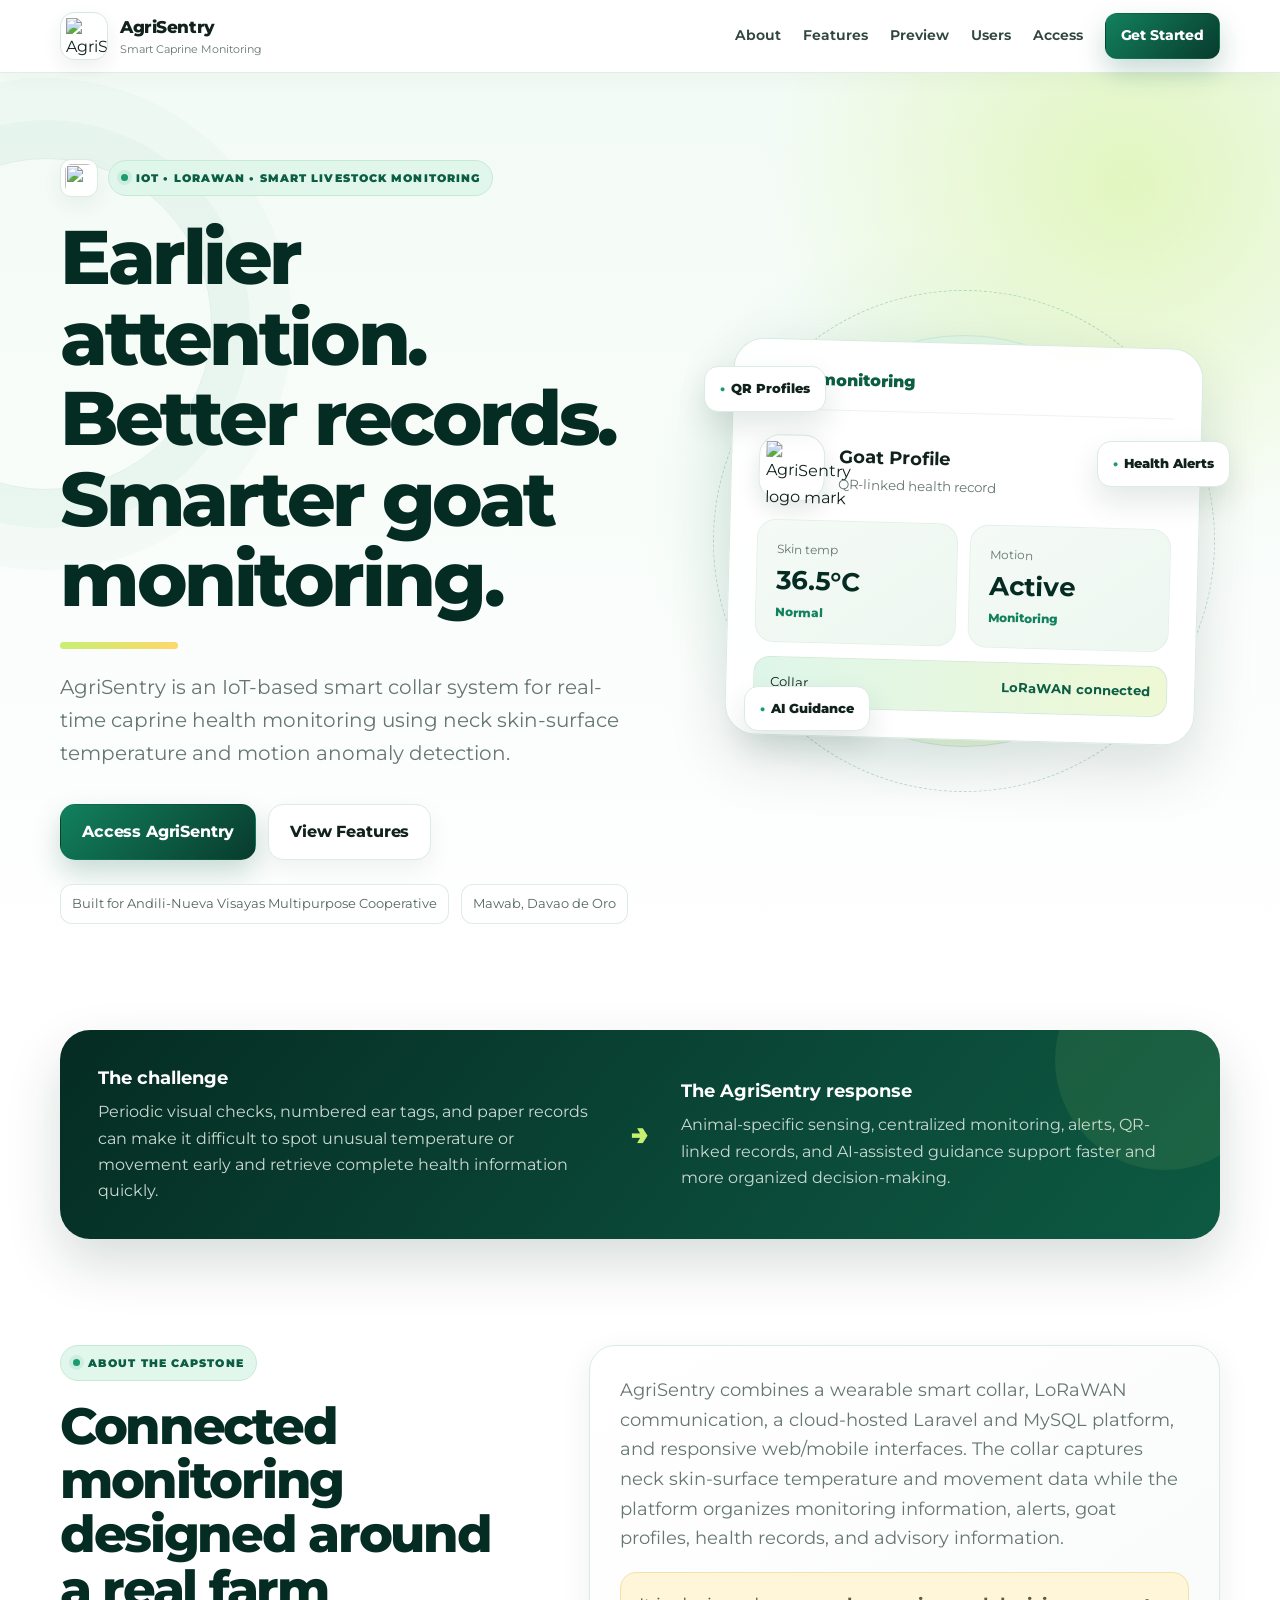
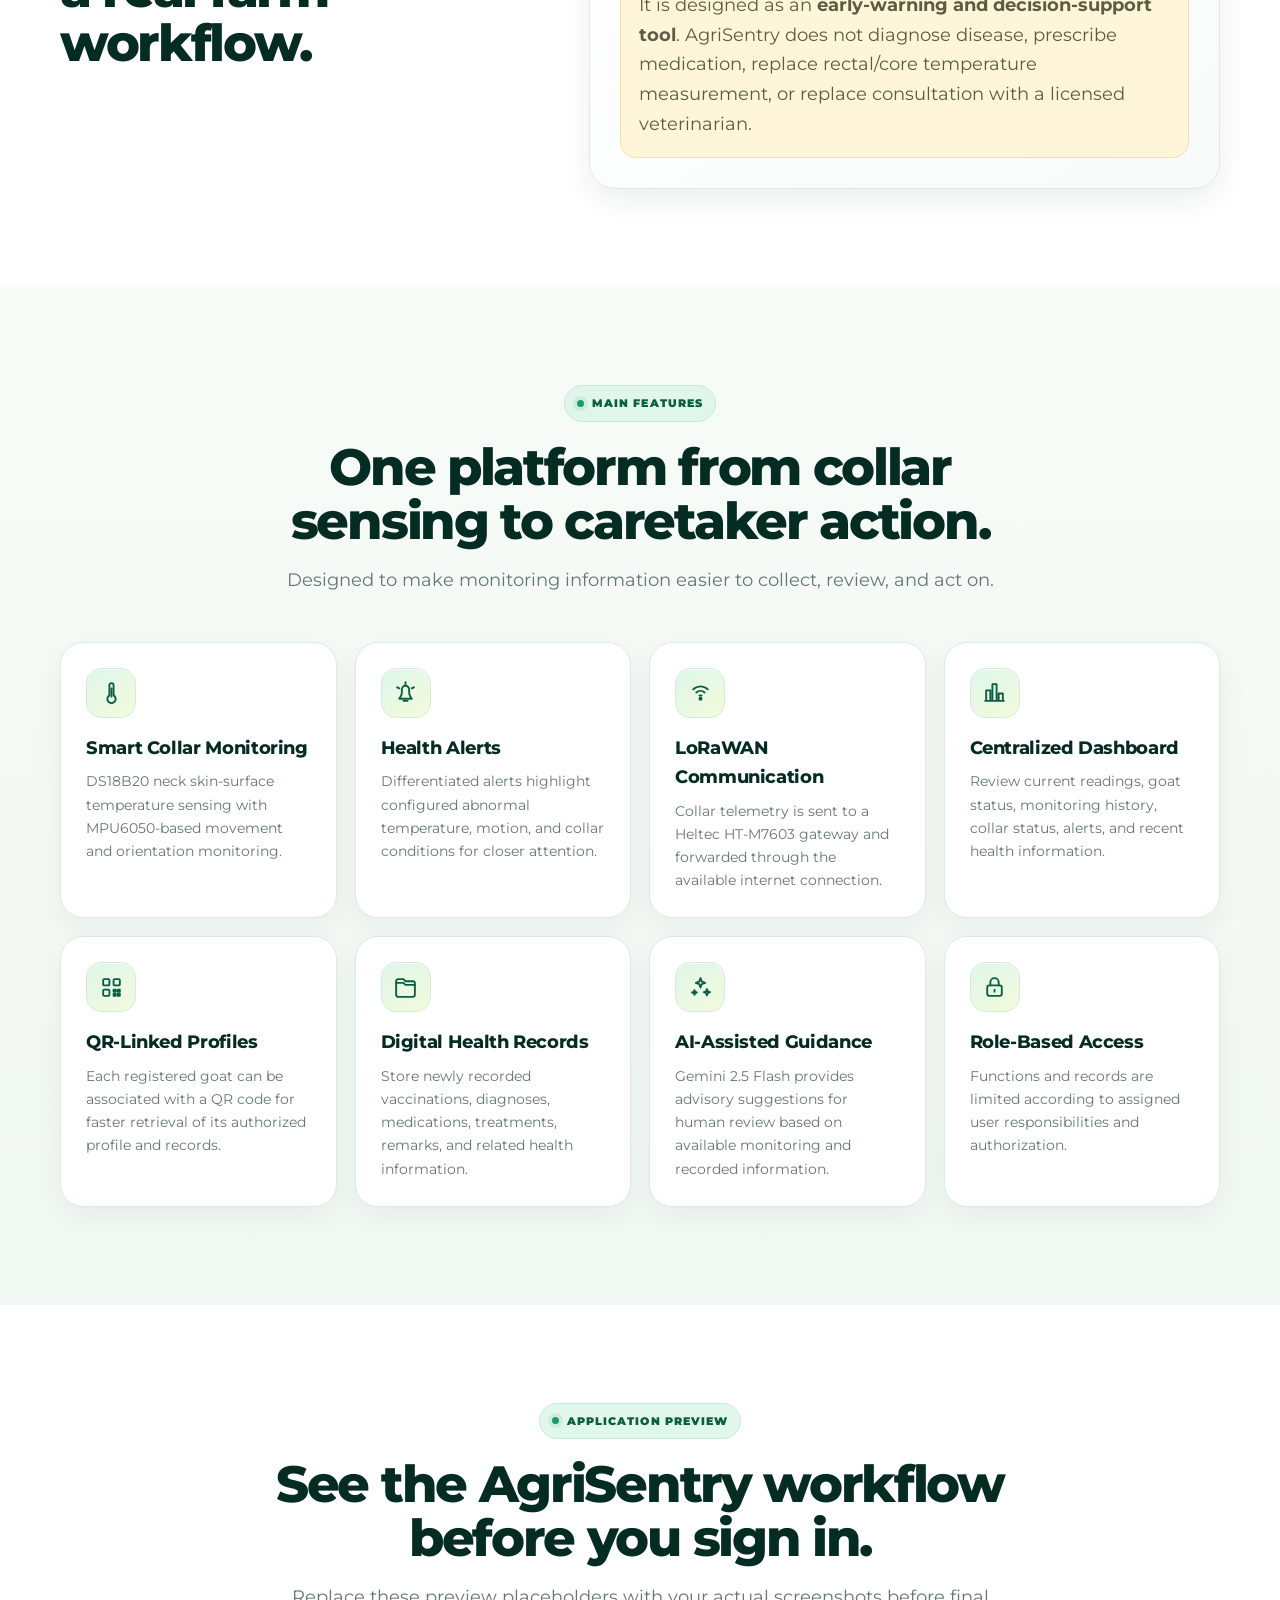
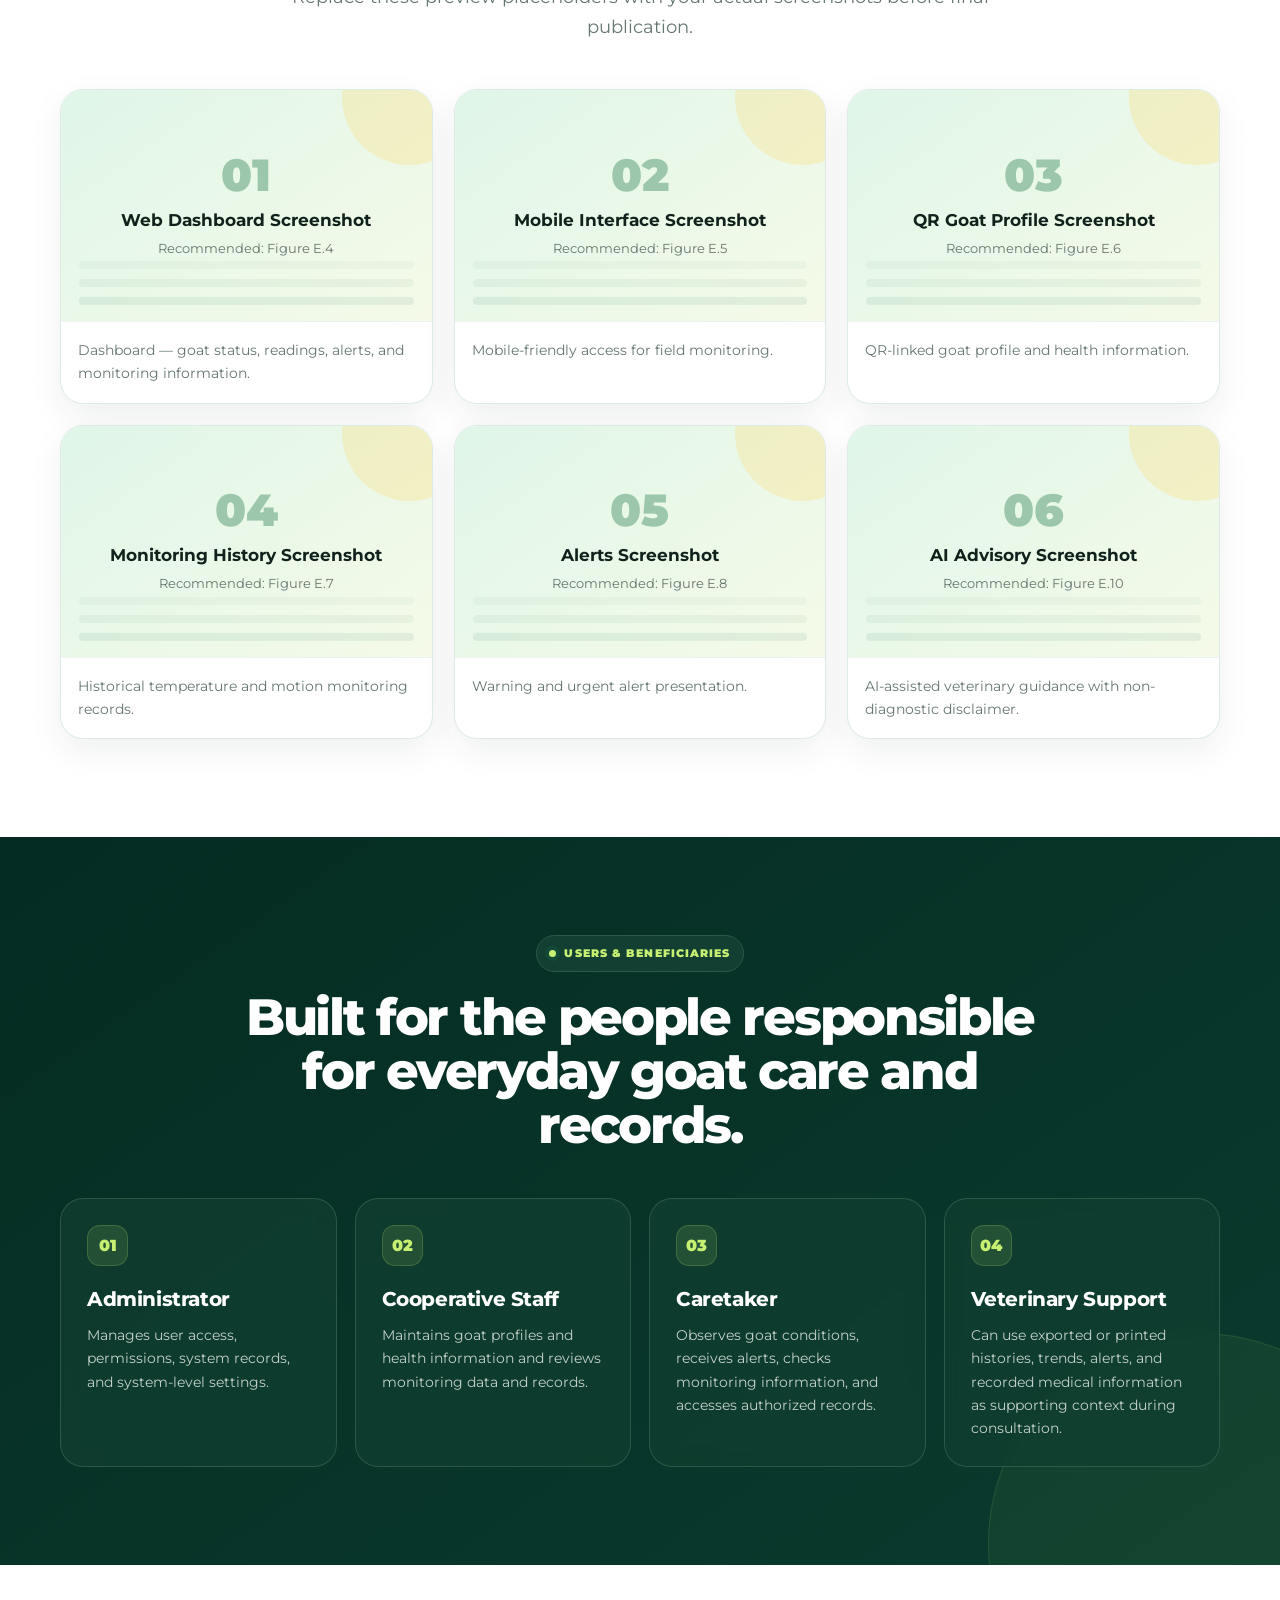
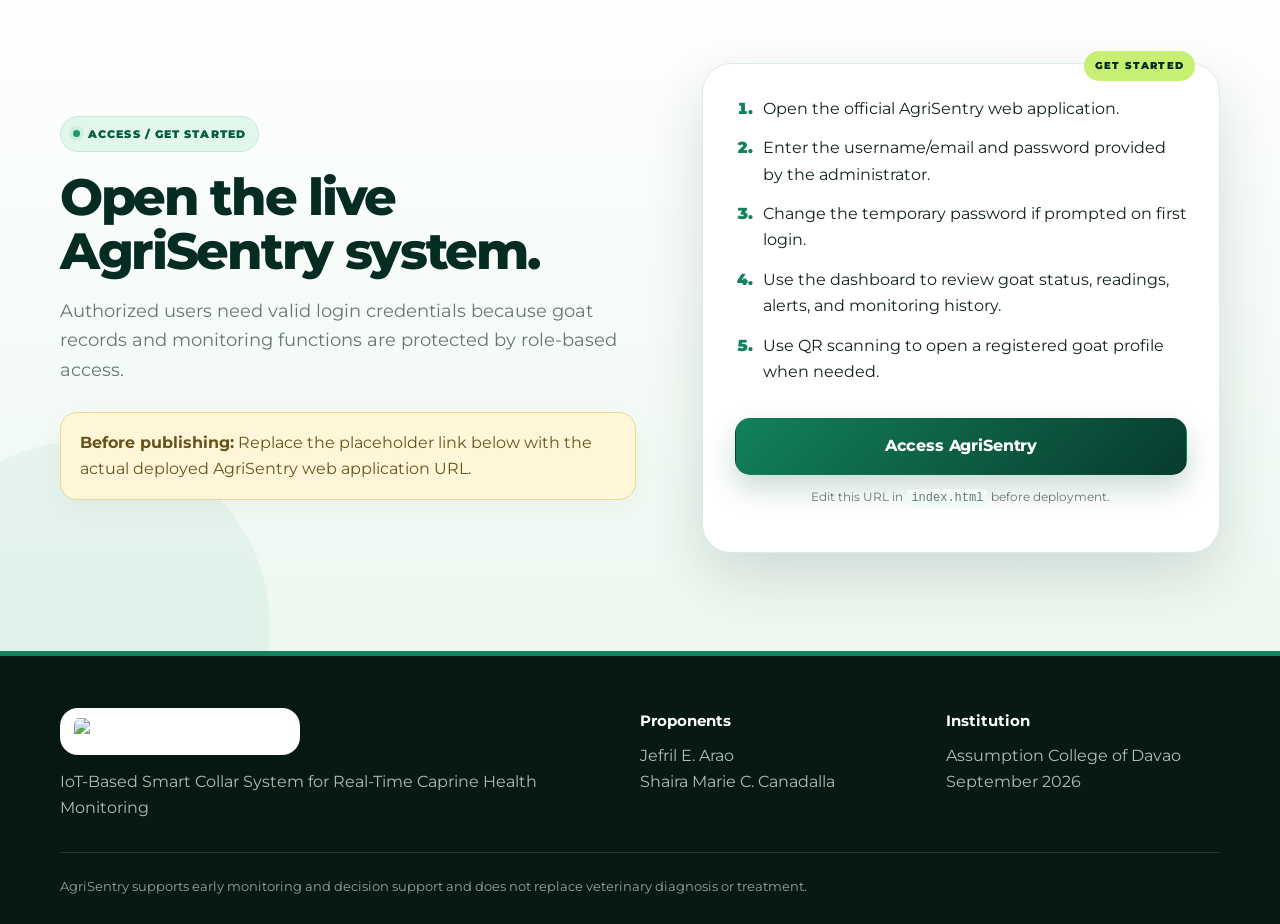
==== index.html @ b37d1f11 "Add files via upload" ====
<!DOCTYPE html>
<html lang="en">
<head>
  <meta charset="UTF-8" />
  <meta name="viewport" content="width=device-width, initial-scale=1.0" />
  <meta name="description" content="AgriSentry — IoT-based smart collar system for real-time caprine health monitoring using temperature and motion anomaly detection." />
  <meta name="theme-color" content="#0b5d43" />
  <title>AgriSentry | Smart Goat Health Monitoring</title>
  <link rel="icon" type="image/png" href="assets/agrisentry-logo-mark.png" />
  <link rel="preconnect" href="https://fonts.googleapis.com">
  <link rel="preconnect" href="https://fonts.gstatic.com" crossorigin>
  <link href="https://fonts.googleapis.com/css2?family=Montserrat:wght@400;500;600;700;800;900&display=swap" rel="stylesheet">
  <link rel="stylesheet" href="styles.css" />
</head>
<body>
  <header class="site-header" id="top">
    <div class="container nav-wrap">
      <a class="brand" href="#home" aria-label="AgriSentry home">
        <span class="brand-mark">
          <img src="assets/agrisentry-logo-mark.png" alt="AgriSentry logo mark" />
        </span>
        <span><strong>AgriSentry</strong><small>Smart Caprine Monitoring</small></span>
      </a>
      <button class="nav-toggle" aria-label="Toggle navigation" aria-expanded="false">
        <svg viewBox="0 0 24 24" aria-hidden="true"><path d="M4 7h16M4 12h16M4 17h16"/></svg>
      </button>
      <nav class="nav" aria-label="Main navigation">
        <a href="#about">About</a>
        <a href="#features">Features</a>
        <a href="#preview">Preview</a>
        <a href="#users">Users</a>
        <a href="#access">Access</a>
        <a class="btn btn-small btn-primary" href="#access">Get Started</a>
      </nav>
    </div>
  </header>

  <main>
    <section class="hero" id="home">
      <div class="container hero-grid">
        <div class="hero-copy reveal">
          <div class="hero-kicker">
            <img src="assets/agrisentry-logo-mark.png" alt="" aria-hidden="true" />
            <span class="eyebrow">IoT • LoRaWAN • Smart Livestock Monitoring</span>
          </div>
          <h1>Earlier attention. Better records. Smarter goat monitoring.</h1>
          <p class="lead">AgriSentry is an IoT-based smart collar system for real-time caprine health monitoring using neck skin-surface temperature and motion anomaly detection.</p>
          <div class="hero-actions">
            <a class="btn btn-primary" href="#access">Access AgriSentry</a>
            <a class="btn btn-secondary" href="#features">View Features</a>
          </div>
          <div class="hero-meta">
            <span>Built for Andili-Nueva Visayas Multipurpose Cooperative</span>
            <span>Mawab, Davao de Oro</span>
          </div>
        </div>

        <div class="hero-visual reveal" aria-label="AgriSentry system overview illustration">
          <div class="device-card main-card">
            <div class="card-top"><span class="status-dot"></span> Live monitoring</div>
            <div class="goat-profile">
              <div class="avatar"><img src="assets/agrisentry-logo-mark.png" alt="AgriSentry logo mark" /></div>
              <div><strong>Goat Profile</strong><small>QR-linked health record</small></div>
            </div>
            <div class="metric-grid">
              <div><span>Skin temp</span><strong>36.5°C</strong><small>Normal</small></div>
              <div><span>Motion</span><strong>Active</strong><small>Monitoring</small></div>
            </div>
            <div class="signal-row"><span>Collar</span><b>LoRaWAN connected</b></div>
          </div>
          <div class="floating-tag tag-one">QR Profiles</div>
          <div class="floating-tag tag-two">Health Alerts</div>
          <div class="floating-tag tag-three">AI Guidance</div>
        </div>
      </div>
    </section>

    <section class="problem-strip">
      <div class="container strip-grid reveal">
        <div><strong>The challenge</strong><p>Periodic visual checks, numbered ear tags, and paper records can make it difficult to spot unusual temperature or movement early and retrieve complete health information quickly.</p></div>
        <div class="strip-arrow">→</div>
        <div><strong>The AgriSentry response</strong><p>Animal-specific sensing, centralized monitoring, alerts, QR-linked records, and AI-assisted guidance support faster and more organized decision-making.</p></div>
      </div>
    </section>

    <section class="section" id="about">
      <div class="container two-col">
        <div class="section-heading reveal">
          <span class="eyebrow">About the capstone</span>
          <h2>Connected monitoring designed around a real farm workflow.</h2>
        </div>
        <div class="content-stack reveal">
          <p>AgriSentry combines a wearable smart collar, LoRaWAN communication, a cloud-hosted Laravel and MySQL platform, and responsive web/mobile interfaces. The collar captures neck skin-surface temperature and movement data while the platform organizes monitoring information, alerts, goat profiles, health records, and advisory information.</p>
          <p>It is designed as an <strong>early-warning and decision-support tool</strong>. AgriSentry does not diagnose disease, prescribe medication, replace rectal/core temperature measurement, or replace consultation with a licensed veterinarian.</p>
        </div>
      </div>
    </section>

    <section class="section section-soft" id="features">
      <div class="container">
        <div class="section-heading centered reveal">
          <span class="eyebrow">Main features</span>
          <h2>One platform from collar sensing to caretaker action.</h2>
          <p>Designed to make monitoring information easier to collect, review, and act on.</p>
        </div>
        <div class="feature-grid">
          <article class="feature-card reveal"><div class="icon"><svg viewBox="0 0 24 24" aria-hidden="true"><path d="M10 14.8V5a2 2 0 1 1 4 0v9.8a4 4 0 1 1-4 0Z"/><path d="M12 8v8"/></svg></div><h3>Smart Collar Monitoring</h3><p>DS18B20 neck skin-surface temperature sensing with MPU6050-based movement and orientation monitoring.</p></article>
          <article class="feature-card reveal"><div class="icon"><svg viewBox="0 0 24 24" aria-hidden="true"><path d="M6 18h12l-1.4-2.2A7.6 7.6 0 0 1 15.5 12V9a3.5 3.5 0 0 0-7 0v3a7.6 7.6 0 0 1-1.1 3.8L6 18Z"/><path d="M10 20h4M12 2v2M4 7l2 1M20 7l-2 1"/></svg></div><h3>Health Alerts</h3><p>Differentiated alerts highlight configured abnormal temperature, motion, and collar conditions for closer attention.</p></article>
          <article class="feature-card reveal"><div class="icon"><svg viewBox="0 0 24 24" aria-hidden="true"><path d="M5 9a10 10 0 0 1 14 0M8 12a6 6 0 0 1 8 0M11 15a2 2 0 0 1 2 0"/><circle cx="12" cy="18" r="1"/></svg></div><h3>LoRaWAN Communication</h3><p>Collar telemetry is sent to a Heltec HT-M7603 gateway and forwarded through the available internet connection.</p></article>
          <article class="feature-card reveal"><div class="icon"><svg viewBox="0 0 24 24" aria-hidden="true"><path d="M4 20V10h4v10M10 20V4h4v16M16 20v-7h4v7M3 20h18"/></svg></div><h3>Centralized Dashboard</h3><p>Review current readings, goat status, monitoring history, collar status, alerts, and recent health information.</p></article>
          <article class="feature-card reveal"><div class="icon"><svg viewBox="0 0 24 24" aria-hidden="true"><rect x="4" y="4" width="6" height="6" rx="1"/><rect x="14" y="4" width="6" height="6" rx="1"/><rect x="4" y="14" width="6" height="6" rx="1"/><path d="M14 14h2v2h-2zM18 14h2v2h-2zM14 18h2v2h-2zM18 18h2v2h-2z"/></svg></div><h3>QR-Linked Profiles</h3><p>Each registered goat can be associated with a QR code for faster retrieval of its authorized profile and records.</p></article>
          <article class="feature-card reveal"><div class="icon"><svg viewBox="0 0 24 24" aria-hidden="true"><path d="M3 7.5h7l2 2h9v9.5a2 2 0 0 1-2 2H5a2 2 0 0 1-2-2V7.5Z"/><path d="M3 7.5V6a2 2 0 0 1 2-2h5l2 2h7a2 2 0 0 1 2 2v1.5"/></svg></div><h3>Digital Health Records</h3><p>Store newly recorded vaccinations, diagnoses, medications, treatments, remarks, and related health information.</p></article>
          <article class="feature-card reveal"><div class="icon"><svg viewBox="0 0 24 24" aria-hidden="true"><path d="m12 3 1.2 3.3L16.5 7.5l-3.3 1.2L12 12l-1.2-3.3-3.3-1.2 3.3-1.2L12 3Z"/><path d="m18.2 13.5.8 2.2 2.2.8-2.2.8-.8 2.2-.8-2.2-2.2-.8 2.2-.8.8-2.2ZM6.2 14.5l.6 1.7 1.7.6-1.7.6-.6 1.7-.6-1.7-1.7-.6 1.7-.6.6-1.7Z"/></svg></div><h3>AI-Assisted Guidance</h3><p>Gemini 2.5 Flash provides advisory suggestions for human review based on available monitoring and recorded information.</p></article>
          <article class="feature-card reveal"><div class="icon"><svg viewBox="0 0 24 24" aria-hidden="true"><rect x="5" y="10" width="14" height="10" rx="2"/><path d="M8 10V7a4 4 0 0 1 8 0v3M12 14v2"/></svg></div><h3>Role-Based Access</h3><p>Functions and records are limited according to assigned user responsibilities and authorization.</p></article>
        </div>
      </div>
    </section>

    <section class="section" id="preview">
      <div class="container">
        <div class="section-heading centered reveal">
          <span class="eyebrow">Application preview</span>
          <h2>See the AgriSentry workflow before you sign in.</h2>
          <p>Replace these preview placeholders with your actual screenshots before final publication.</p>
        </div>
        <div class="preview-grid">
          <figure class="preview-card reveal"><div class="preview-placeholder"><span>01</span><b>Web Dashboard Screenshot</b><small>Recommended: Figure E.4</small></div><figcaption>Dashboard — goat status, readings, alerts, and monitoring information.</figcaption></figure>
          <figure class="preview-card reveal"><div class="preview-placeholder"><span>02</span><b>Mobile Interface Screenshot</b><small>Recommended: Figure E.5</small></div><figcaption>Mobile-friendly access for field monitoring.</figcaption></figure>
          <figure class="preview-card reveal"><div class="preview-placeholder"><span>03</span><b>QR Goat Profile Screenshot</b><small>Recommended: Figure E.6</small></div><figcaption>QR-linked goat profile and health information.</figcaption></figure>
          <figure class="preview-card reveal"><div class="preview-placeholder"><span>04</span><b>Monitoring History Screenshot</b><small>Recommended: Figure E.7</small></div><figcaption>Historical temperature and motion monitoring records.</figcaption></figure>
          <figure class="preview-card reveal"><div class="preview-placeholder"><span>05</span><b>Alerts Screenshot</b><small>Recommended: Figure E.8</small></div><figcaption>Warning and urgent alert presentation.</figcaption></figure>
          <figure class="preview-card reveal"><div class="preview-placeholder"><span>06</span><b>AI Advisory Screenshot</b><small>Recommended: Figure E.10</small></div><figcaption>AI-assisted veterinary guidance with non-diagnostic disclaimer.</figcaption></figure>
        </div>
      </div>
    </section>

    <section class="section section-dark" id="users">
      <div class="container">
        <div class="section-heading centered reveal">
          <span class="eyebrow">Users & beneficiaries</span>
          <h2>Built for the people responsible for everyday goat care and records.</h2>
        </div>
        <div class="role-grid">
          <article class="role-card reveal"><span>01</span><h3>Administrator</h3><p>Manages user access, permissions, system records, and system-level settings.</p></article>
          <article class="role-card reveal"><span>02</span><h3>Cooperative Staff</h3><p>Maintains goat profiles and health information and reviews monitoring data and records.</p></article>
          <article class="role-card reveal"><span>03</span><h3>Caretaker</h3><p>Observes goat conditions, receives alerts, checks monitoring information, and accesses authorized records.</p></article>
          <article class="role-card reveal"><span>04</span><h3>Veterinary Support</h3><p>Can use exported or printed histories, trends, alerts, and recorded medical information as supporting context during consultation.</p></article>
        </div>
      </div>
    </section>

    <section class="section access-section" id="access">
      <div class="container access-grid">
        <div class="section-heading reveal">
          <span class="eyebrow">Access / Get Started</span>
          <h2>Open the live AgriSentry system.</h2>
          <p>Authorized users need valid login credentials because goat records and monitoring functions are protected by role-based access.</p>
          <div class="notice"><strong>Before publishing:</strong> Replace the placeholder link below with the actual deployed AgriSentry web application URL.</div>
        </div>
        <div class="steps-card reveal">
          <ol>
            <li>Open the official AgriSentry web application.</li>
            <li>Enter the username/email and password provided by the administrator.</li>
            <li>Change the temporary password if prompted on first login.</li>
            <li>Use the dashboard to review goat status, readings, alerts, and monitoring history.</li>
            <li>Use QR scanning to open a registered goat profile when needed.</li>
          </ol>
          <a class="btn btn-primary btn-block" href="https://YOUR-AGRISENTRY-APP-URL.example" target="_blank" rel="noopener">Access AgriSentry</a>
          <p class="tiny">Edit this URL in <code>index.html</code> before deployment.</p>
        </div>
      </div>
    </section>
  </main>

  <footer class="footer">
    <div class="container footer-grid">
      <div class="footer-brand"><img class="footer-logo" src="assets/agrisentry-logo-full.png" alt="AgriSentry official logo" /><p>IoT-Based Smart Collar System for Real-Time Caprine Health Monitoring</p></div>
      <div><strong>Proponents</strong><p>Jefril E. Arao<br />Shaira Marie C. Canadalla</p></div>
      <div><strong>Institution</strong><p>Assumption College of Davao<br />September 2026</p></div>
    </div>
    <div class="container footer-bottom">AgriSentry supports early monitoring and decision support and does not replace veterinary diagnosis or treatment.</div>
  </footer>

  <script src="script.js"></script>
</body>
</html>
---- styles.css ----
:root{
  --green-950:#052c22;
  --green-900:#083b2d;
  --green-800:#0b5d43;
  --green-700:#12815d;
  --green-600:#1a9b70;
  --green-100:#def6ea;
  --green-50:#f1fbf6;
  --lime:#c7ef72;
  --yellow:#ffd76a;
  --yellow-soft:#fff6d9;
  --ink:#10221b;
  --muted:#66776f;
  --line:#dcebe3;
  --white:#ffffff;
  --soft:#f6faf7;
  --shadow-sm:0 10px 30px rgba(5,44,34,.08);
  --shadow:0 24px 60px rgba(5,44,34,.14);
  --radius-sm:18px;
  --radius:26px;
  --radius-lg:36px;
}

*{box-sizing:border-box}
html{scroll-behavior:smooth;scroll-padding-top:90px}
body{
  margin:0;
  font-family:"Montserrat",Arial,sans-serif;
  color:var(--ink);
  background:#fff;
  line-height:1.65;
  overflow-x:hidden;
}
body::selection{background:var(--lime);color:var(--green-950)}
a{text-decoration:none;color:inherit}
img{max-width:100%;display:block}
.container{width:min(1160px,calc(100% - 40px));margin:auto}

.site-header{
  position:sticky;top:0;z-index:50;
  background:rgba(255,255,255,.88);
  backdrop-filter:blur(18px);
  border-bottom:1px solid rgba(220,235,227,.85);
  box-shadow:0 4px 24px rgba(5,44,34,.04)
}
.nav-wrap{min-height:72px;display:flex;align-items:center;justify-content:space-between;gap:24px}
.brand{display:flex;align-items:center;gap:12px}

.brand-mark{
  width:48px;height:48px;border-radius:14px;
  background:#fff;display:grid;place-items:center;overflow:hidden;
  border:1px solid #d9e9e0;box-shadow:0 8px 20px rgba(5,44,34,.07);padding:5px
}
.brand-mark img{width:100%;height:100%;object-fit:contain}
.hero-kicker{display:flex;align-items:center;gap:10px;margin-bottom:16px}
.hero-kicker>img{width:38px;height:38px;object-fit:contain;padding:4px;border-radius:11px;background:#fff;border:1px solid #dbeae2;box-shadow:0 8px 20px rgba(5,44,34,.06)}
.avatar{width:66px;height:66px;border-radius:21px;background:#fff;display:grid;place-items:center;box-shadow:0 10px 22px rgba(5,44,34,.10);border:1px solid #dcebe3;padding:6px}
.avatar img{width:100%;height:100%;object-fit:contain}
.footer-brand{display:flex;flex-direction:column;gap:14px}
.footer-logo{width:min(240px,100%);padding:10px 14px;border-radius:18px;background:#fff;box-shadow:0 12px 28px rgba(0,0,0,.12)}
.brand strong,.brand small{display:block}.brand strong{font-size:17px;letter-spacing:-.02em}.brand small{color:var(--muted);font-size:11px;margin-top:-1px}
.nav{display:flex;align-items:center;gap:22px;font-size:14px;font-weight:750}
.nav>a:not(.btn){position:relative;color:#31473e}
.nav>a:not(.btn)::after{content:"";position:absolute;left:0;bottom:-8px;width:0;height:2px;background:var(--green-700);transition:.2s ease}
.nav>a:not(.btn):hover{color:var(--green-800)}
.nav>a:not(.btn):hover::after{width:100%}
.nav-toggle{display:none;border:0;background:var(--green-50);color:var(--green-900);width:44px;height:44px;border-radius:13px;cursor:pointer}
.nav-toggle svg{width:22px;height:22px;fill:none;stroke:currentColor;stroke-width:2;stroke-linecap:round}

.btn{display:inline-flex;align-items:center;justify-content:center;gap:8px;padding:14px 21px;border-radius:15px;font-weight:850;transition:.22s ease;border:1px solid transparent;cursor:pointer}
.btn:hover{transform:translateY(-2px)}
.btn-small{padding:10px 15px;border-radius:12px}
.btn-primary{background:linear-gradient(135deg,var(--green-700),var(--green-900));color:#fff;box-shadow:0 13px 28px rgba(11,93,67,.22)}
.btn-primary:hover{box-shadow:0 17px 34px rgba(11,93,67,.30)}
.btn-secondary{background:#fff;border-color:var(--line);box-shadow:0 10px 26px rgba(5,44,34,.06)}
.btn-secondary:hover{border-color:#badac9;background:var(--green-50)}
.btn-block{width:100%;margin-top:20px}

.hero{
  position:relative;padding:86px 0 82px;overflow:hidden;
  background:
    radial-gradient(circle at 88% 12%,rgba(199,239,114,.42) 0,rgba(199,239,114,0) 26%),
    radial-gradient(circle at 72% 48%,rgba(58,188,132,.17) 0,rgba(58,188,132,0) 27%),
    linear-gradient(180deg,#f3fbf6 0%,#ffffff 100%);
}
.hero::before{content:"";position:absolute;left:-120px;top:85px;width:330px;height:330px;border:1px solid rgba(18,129,93,.10);border-radius:50%;box-shadow:0 0 0 38px rgba(18,129,93,.035),0 0 0 80px rgba(18,129,93,.025)}
.hero-grid{display:grid;grid-template-columns:1.06fr .94fr;gap:72px;align-items:center;position:relative;z-index:1}
.eyebrow{display:inline-flex;align-items:center;gap:8px;color:var(--green-800);background:rgba(222,246,234,.88);border:1px solid #c7ead7;padding:8px 12px;border-radius:999px;font-size:11px;font-weight:900;text-transform:uppercase;letter-spacing:.1em}
.eyebrow::before{content:"";width:7px;height:7px;border-radius:50%;background:var(--green-600);box-shadow:0 0 0 4px rgba(26,155,112,.10)}
.hero h1,.section-heading h2{line-height:1.06;letter-spacing:-.045em}
.hero h1{font-size:clamp(46px,6vw,76px);margin:20px 0 22px;max-width:820px;color:var(--green-950)}
.hero h1::after{content:"";display:block;width:118px;height:7px;margin-top:22px;border-radius:999px;background:linear-gradient(90deg,var(--lime),var(--yellow))}
.lead{font-size:20px;color:var(--muted);max-width:690px;margin:0}
.hero-actions{display:flex;gap:12px;margin:34px 0 24px}
.hero-meta{display:flex;gap:12px;flex-wrap:wrap;color:#52675d;font-size:13px}
.hero-meta span{padding:8px 11px;border-radius:12px;background:rgba(255,255,255,.8);border:1px solid rgba(220,235,227,.92)}

.hero-visual{position:relative;min-height:500px;display:grid;place-items:center}
.hero-visual::before{content:"";position:absolute;width:410px;height:410px;border-radius:50%;background:linear-gradient(145deg,#dff7e9,#eefbdc);border:1px solid #cfead9}
.hero-visual::after{content:"";position:absolute;width:500px;height:500px;border:1px dashed rgba(18,129,93,.25);border-radius:50%}
.device-card{background:rgba(255,255,255,.96);border:1px solid #d8eadf;box-shadow:var(--shadow);border-radius:31px;padding:27px;position:relative;z-index:2}
.main-card{width:min(100%,470px);transform:rotate(1.5deg)}
.card-top{font-weight:850;display:flex;align-items:center;gap:9px;color:var(--green-800);padding-bottom:16px;border-bottom:1px solid #edf4ef}
.status-dot{width:9px;height:9px;border-radius:50%;background:#30c879;box-shadow:0 0 0 5px #e1f7e9}
.goat-profile{display:flex;gap:14px;align-items:center;padding:25px 0 19px}
.goat-profile strong,.goat-profile small{display:block}.goat-profile strong{font-size:18px}.goat-profile small{color:var(--muted);margin-top:2px}
.metric-grid{display:grid;grid-template-columns:1fr 1fr;gap:12px}.metric-grid>div{padding:19px;border-radius:19px;background:linear-gradient(145deg,#f5faf6,#edf7f0);border:1px solid #e5f0e9}.metric-grid span,.metric-grid small{display:block;color:var(--muted);font-size:12px}.metric-grid strong{font-size:26px;color:var(--green-950)}.metric-grid small{color:var(--green-700);font-weight:800}
.signal-row{margin-top:14px;padding:14px 16px;border-radius:16px;background:linear-gradient(90deg,var(--green-100),#eef8d5);display:flex;justify-content:space-between;font-size:13px;border:1px solid #d4ead7}.signal-row b{color:var(--green-800)}
.floating-tag{position:absolute;z-index:3;background:#fff;border:1px solid var(--line);padding:11px 15px;border-radius:14px;font-weight:850;box-shadow:0 14px 30px rgba(5,44,34,.11);font-size:13px}.floating-tag::before{content:"•";color:var(--green-600);margin-right:6px}.tag-one{top:15%;left:-1%}.tag-two{right:-2%;top:30%}.tag-three{left:7%;bottom:12%}

.problem-strip{padding:24px 0 8px;background:#fff}.strip-grid{display:grid;grid-template-columns:1fr auto 1fr;gap:32px;align-items:center;background:linear-gradient(130deg,var(--green-950),#0b4b39 65%,#0d5a42);color:#fff;border-radius:30px;padding:34px 38px;box-shadow:0 24px 54px rgba(5,44,34,.16);position:relative;overflow:hidden}.strip-grid::after{content:"";position:absolute;right:-55px;top:-80px;width:220px;height:220px;background:rgba(199,239,114,.08);border-radius:50%}.strip-grid strong{font-size:18px}.strip-grid p{margin:6px 0 0;color:#cbd9d2}.strip-arrow{font-size:30px;color:var(--lime);font-weight:900}

.section{padding:98px 0}.section-soft{background:linear-gradient(180deg,#f7fbf8,#f2f8f4)}.section-dark{background:linear-gradient(145deg,var(--green-950),#0a3b2e);color:#fff;position:relative;overflow:hidden}.section-dark::before{content:"";position:absolute;inset:auto -130px -190px auto;width:420px;height:420px;border-radius:50%;background:rgba(199,239,114,.05);border:1px solid rgba(199,239,114,.10)}
.two-col{display:grid;grid-template-columns:.84fr 1.16fr;gap:72px;align-items:start}.section-heading h2{font-size:clamp(35px,4vw,56px);margin:18px 0;color:var(--green-950)}.section-heading p,.content-stack p{color:var(--muted);font-size:18px}.content-stack{padding:30px;border:1px solid var(--line);border-radius:var(--radius);background:linear-gradient(145deg,#fff,#f8fbf9);box-shadow:var(--shadow-sm)}.content-stack p:first-child{margin-top:0}.content-stack p:last-child{margin-bottom:0;padding:18px;border-radius:16px;background:var(--yellow-soft);border:1px solid #f2e1a9;color:#5e5b43}
.centered{text-align:center;max-width:800px;margin:0 auto 46px}.centered .eyebrow{margin:auto}

.feature-grid{display:grid;grid-template-columns:repeat(4,1fr);gap:18px}.feature-card{background:#fff;border:1px solid var(--line);border-radius:23px;padding:25px;box-shadow:0 10px 30px rgba(5,44,34,.055);transition:.25s ease;position:relative;overflow:hidden}.feature-card::before{content:"";position:absolute;left:0;top:0;width:100%;height:4px;background:linear-gradient(90deg,var(--green-600),var(--lime));transform:scaleX(0);transform-origin:left;transition:.25s ease}.feature-card:hover{transform:translateY(-6px);box-shadow:0 20px 42px rgba(5,44,34,.11);border-color:#c9e5d5}.feature-card:hover::before{transform:scaleX(1)}.feature-card .icon{width:50px;height:50px;border-radius:15px;background:linear-gradient(145deg,var(--green-100),#f3fbdc);display:grid;place-items:center;border:1px solid #d6eadb;color:var(--green-800);box-shadow:inset 0 1px 0 rgba(255,255,255,.75)}
.feature-card .icon svg{width:25px;height:25px;fill:none;stroke:currentColor;stroke-width:1.8;stroke-linecap:round;stroke-linejoin:round}.feature-card h3{margin:16px 0 7px;font-size:18px;color:var(--green-950)}.feature-card p{margin:0;color:var(--muted);font-size:14px}

.preview-grid{display:grid;grid-template-columns:repeat(3,1fr);gap:21px}.preview-card{margin:0;border:1px solid var(--line);border-radius:23px;overflow:hidden;background:#fff;box-shadow:0 12px 34px rgba(5,44,34,.07);transition:.25s ease}.preview-card:hover{transform:translateY(-5px);box-shadow:0 20px 44px rgba(5,44,34,.12)}.preview-placeholder{aspect-ratio:16/10;background:linear-gradient(145deg,#dff6e9,#f5fae8);display:flex;flex-direction:column;align-items:center;justify-content:center;padding:25px;text-align:center;position:relative;overflow:hidden}.preview-placeholder::before{content:"";position:absolute;width:135px;height:135px;border-radius:50%;right:-45px;top:-60px;background:rgba(255,215,106,.28)}.preview-placeholder::after{content:"";position:absolute;left:18px;right:18px;bottom:16px;height:8px;border-radius:8px;background:rgba(11,93,67,.08);box-shadow:0 -18px 0 rgba(11,93,67,.05),0 -36px 0 rgba(11,93,67,.035)}.preview-placeholder span{font-size:45px;font-weight:950;color:#9cc7ad;line-height:1;position:relative;z-index:2}.preview-placeholder b{font-size:17px;margin-top:9px;position:relative;z-index:2}.preview-placeholder small{color:var(--muted);margin-top:4px;position:relative;z-index:2}.preview-card figcaption{padding:17px;color:var(--muted);font-size:14px;border-top:1px solid #edf4ef}

.section-dark .section-heading h2{color:#fff}.section-dark .section-heading p{color:#bfd0c7}.section-dark .eyebrow{background:#123f31;border-color:#285a47;color:var(--lime)}.section-dark .eyebrow::before{background:var(--lime)}.role-grid{display:grid;grid-template-columns:repeat(4,1fr);gap:18px;position:relative;z-index:1}.role-card{background:rgba(16,63,48,.76);border:1px solid rgba(184,233,201,.17);border-radius:23px;padding:26px;backdrop-filter:blur(8px);transition:.25s ease}.role-card:hover{transform:translateY(-5px);background:#124a38;border-color:rgba(199,239,114,.32)}.role-card span{display:inline-grid;width:41px;height:41px;place-items:center;border-radius:13px;background:rgba(199,239,114,.12);color:var(--lime);font-weight:950;border:1px solid rgba(199,239,114,.18)}.role-card h3{font-size:20px;margin:17px 0 8px}.role-card p{color:#c4d1ca;margin:0;font-size:14px}

.access-section{background:linear-gradient(180deg,#ffffff,#edf8f1);position:relative;overflow:hidden}.access-section::before{content:"";position:absolute;left:-100px;bottom:-160px;width:370px;height:370px;border-radius:50%;background:rgba(26,155,112,.06)}.access-grid{display:grid;grid-template-columns:1fr .9fr;gap:66px;align-items:center;position:relative}.notice{margin-top:26px;padding:17px 19px;border-radius:17px;background:var(--yellow-soft);border:1px solid #eed98f;color:#66551b;box-shadow:0 8px 26px rgba(102,85,27,.05)}.steps-card{background:#fff;border:1px solid var(--line);border-radius:29px;padding:32px;box-shadow:var(--shadow);position:relative}.steps-card::before{content:"GET STARTED";position:absolute;top:-13px;right:24px;padding:7px 11px;border-radius:999px;background:var(--lime);color:var(--green-950);font-size:10px;font-weight:950;letter-spacing:.12em}.steps-card ol{margin:0;padding-left:23px}.steps-card li{margin-bottom:13px;padding-left:5px}.steps-card li::marker{color:var(--green-700);font-weight:900}.tiny{text-align:center;color:var(--muted);font-size:12px}.tiny code{background:var(--green-50);padding:2px 5px;border-radius:5px}

.footer{background:#061a13;color:#fff;padding:52px 0 28px;border-top:5px solid var(--green-700)}.footer-grid{display:grid;grid-template-columns:2fr 1fr 1fr;gap:32px}.footer strong{font-size:15px}.footer p{color:#aebdb5;margin:8px 0}.footer-bottom{border-top:1px solid #20372d;margin-top:30px;padding-top:23px;color:#91a59b;font-size:13px}

.reveal{opacity:0;transform:translateY(22px);transition:.65s cubic-bezier(.2,.7,.2,1)}.reveal.visible{opacity:1;transform:none}

@media(max-width:980px){
  .nav-toggle{display:grid;place-items:center}
  .nav{position:absolute;top:78px;left:20px;right:20px;display:none;flex-direction:column;align-items:stretch;background:rgba(255,255,255,.98);border:1px solid var(--line);border-radius:19px;padding:19px;box-shadow:var(--shadow)}
  .nav.open{display:flex}.nav>a:not(.btn)::after{display:none}
  .hero-grid,.two-col,.access-grid{grid-template-columns:1fr}
  .hero{padding-top:68px}.hero-copy{text-align:center}.hero h1,.lead{margin-left:auto;margin-right:auto}.hero h1::after{margin-left:auto;margin-right:auto}.hero-actions,.hero-meta{justify-content:center}
  .hero-visual{min-height:440px}.feature-grid{grid-template-columns:repeat(2,1fr)}.preview-grid{grid-template-columns:repeat(2,1fr)}.role-grid{grid-template-columns:repeat(2,1fr)}
  .two-col{gap:30px}.access-grid{gap:34px}
}

@media(max-width:640px){
  .container{width:min(100% - 28px,1160px)}
  .brand small{display:none}.hero{padding:54px 0 62px}.hero h1{font-size:42px}.lead{font-size:18px}.hero-actions{flex-direction:column}.hero-meta{flex-direction:column;align-items:center}.hero-visual{min-height:370px}.hero-visual::before{width:300px;height:300px}.hero-visual::after{width:350px;height:350px}.floating-tag{display:none}.device-card{padding:21px}.main-card{transform:none}.strip-grid{grid-template-columns:1fr;padding:27px}.strip-arrow{transform:rotate(90deg);justify-self:center}.section{padding:72px 0}.section-heading h2{font-size:36px}.section-heading p,.content-stack p{font-size:16px}.feature-grid,.preview-grid,.role-grid,.footer-grid{grid-template-columns:1fr}.metric-grid{grid-template-columns:1fr}.signal-row{gap:10px;align-items:flex-start;flex-direction:column}.content-stack,.steps-card{padding:24px}
}

.footer-brand p{margin:0;color:#aebdb5}

@media(max-width:640px){
  .brand-mark{width:44px;height:44px;padding:4px}
  .hero-kicker{justify-content:center}
  .hero-kicker>img{width:34px;height:34px}
  .footer-logo{width:min(200px,100%)}
}

/* Professional Montserrat typography refinements */
button,input,textarea,select{font:inherit}
.brand strong{font-weight:800;letter-spacing:-.025em}
.nav{font-weight:650}
.btn{font-weight:750;letter-spacing:-.01em}
.hero h1,.section-heading h2{font-weight:800}
.feature-card h3,.role-card h3{font-weight:750;letter-spacing:-.02em}
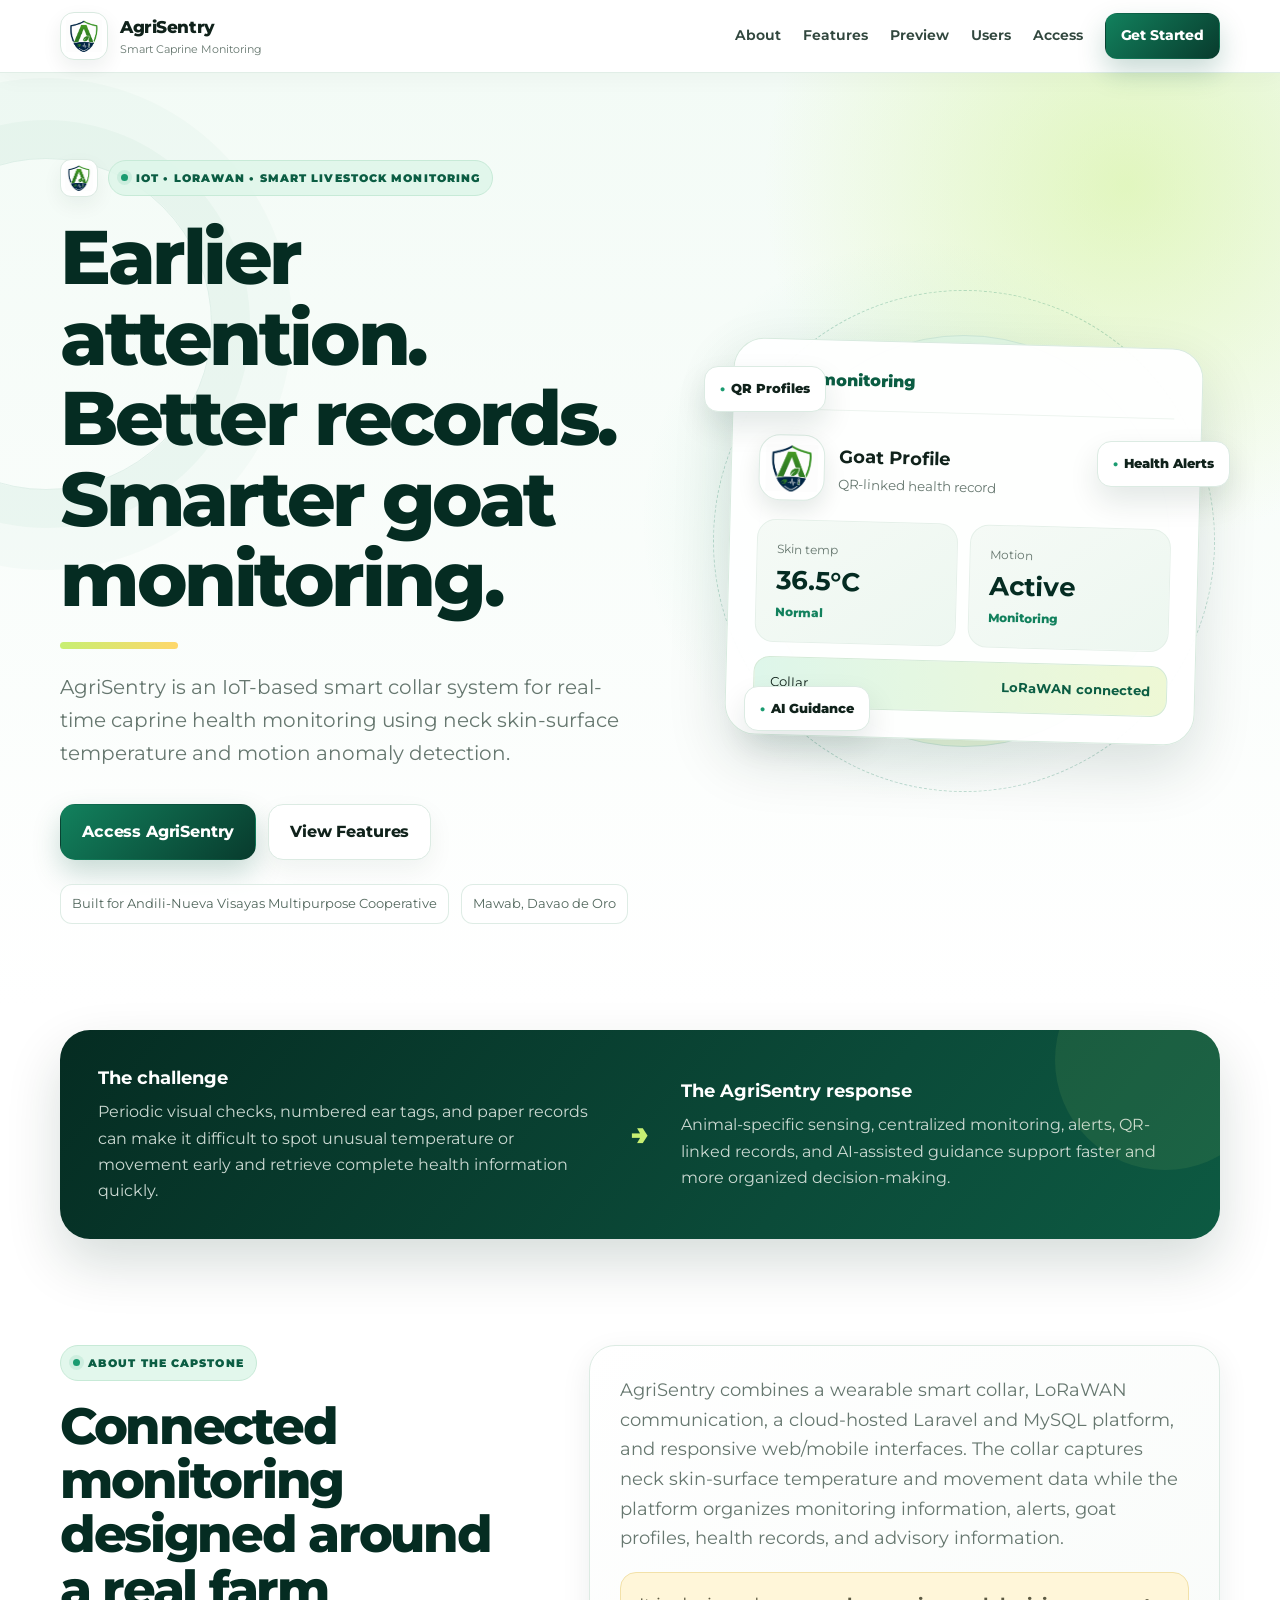
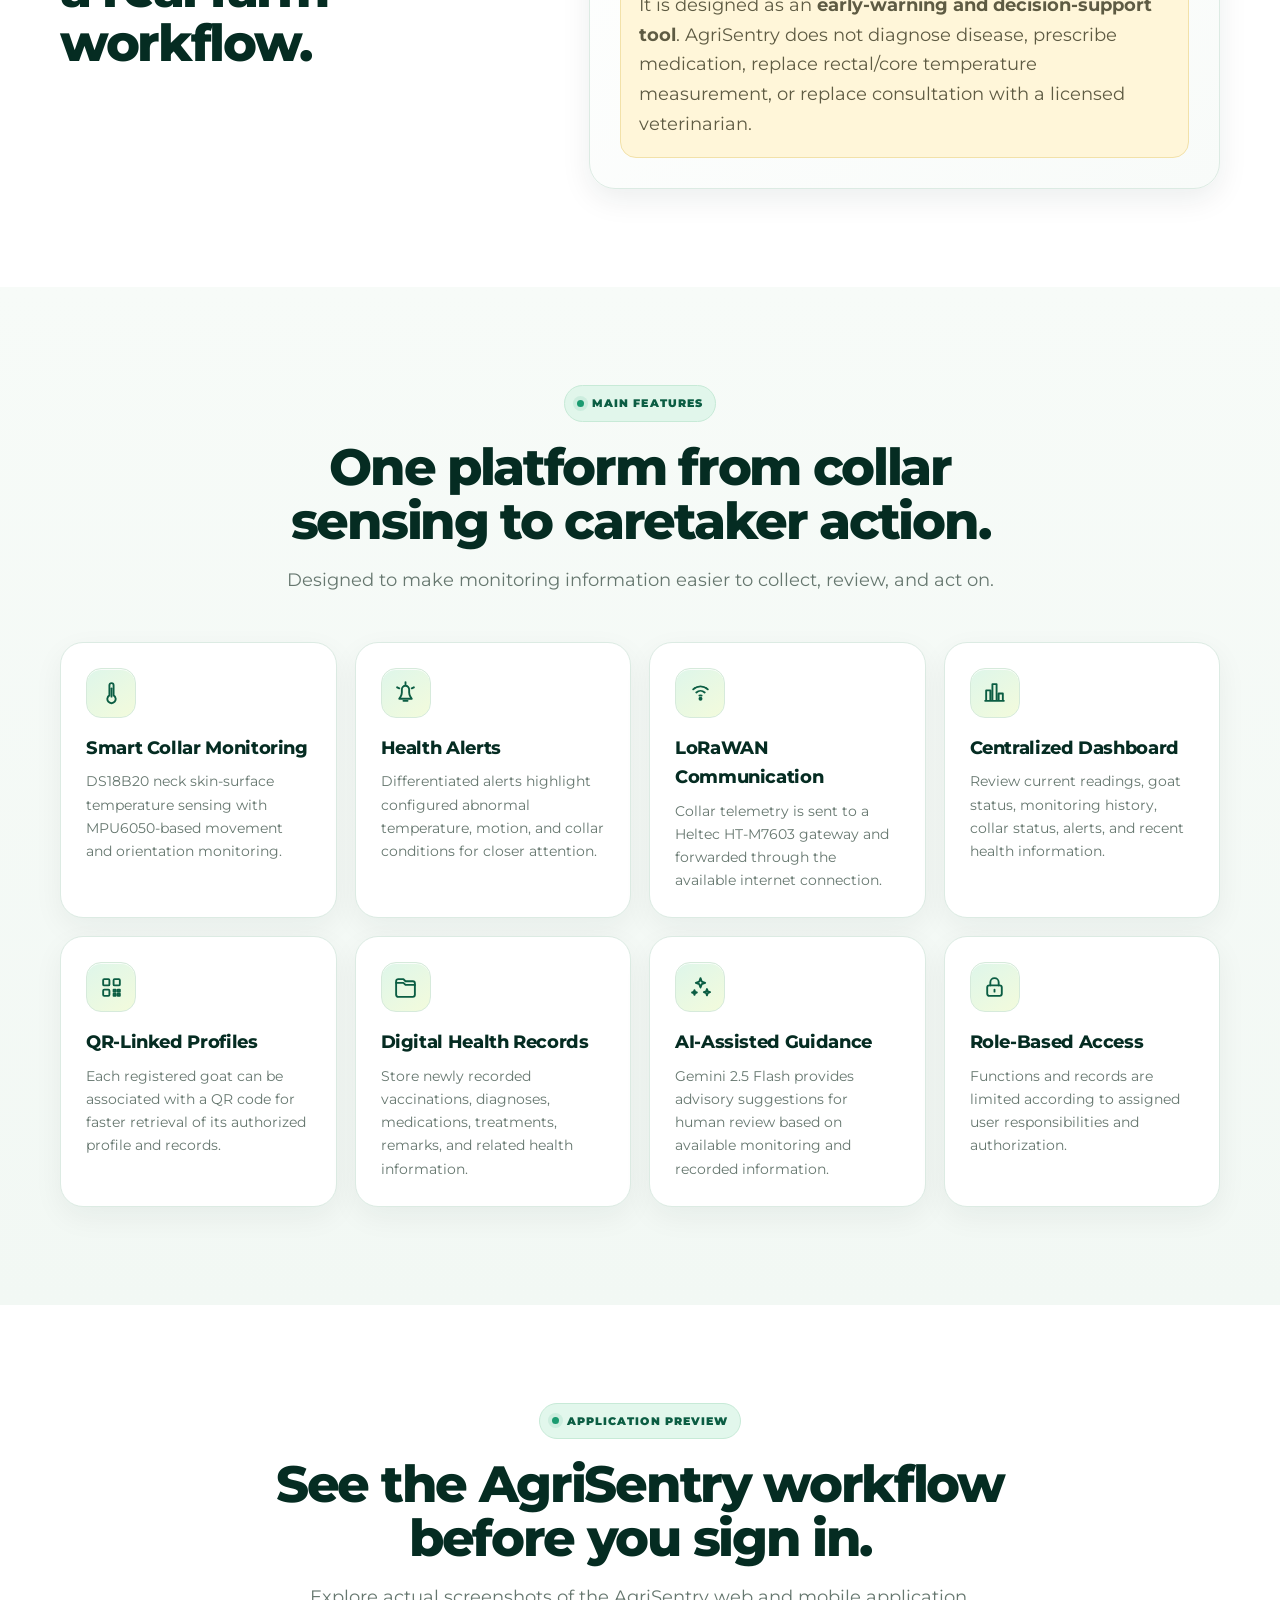
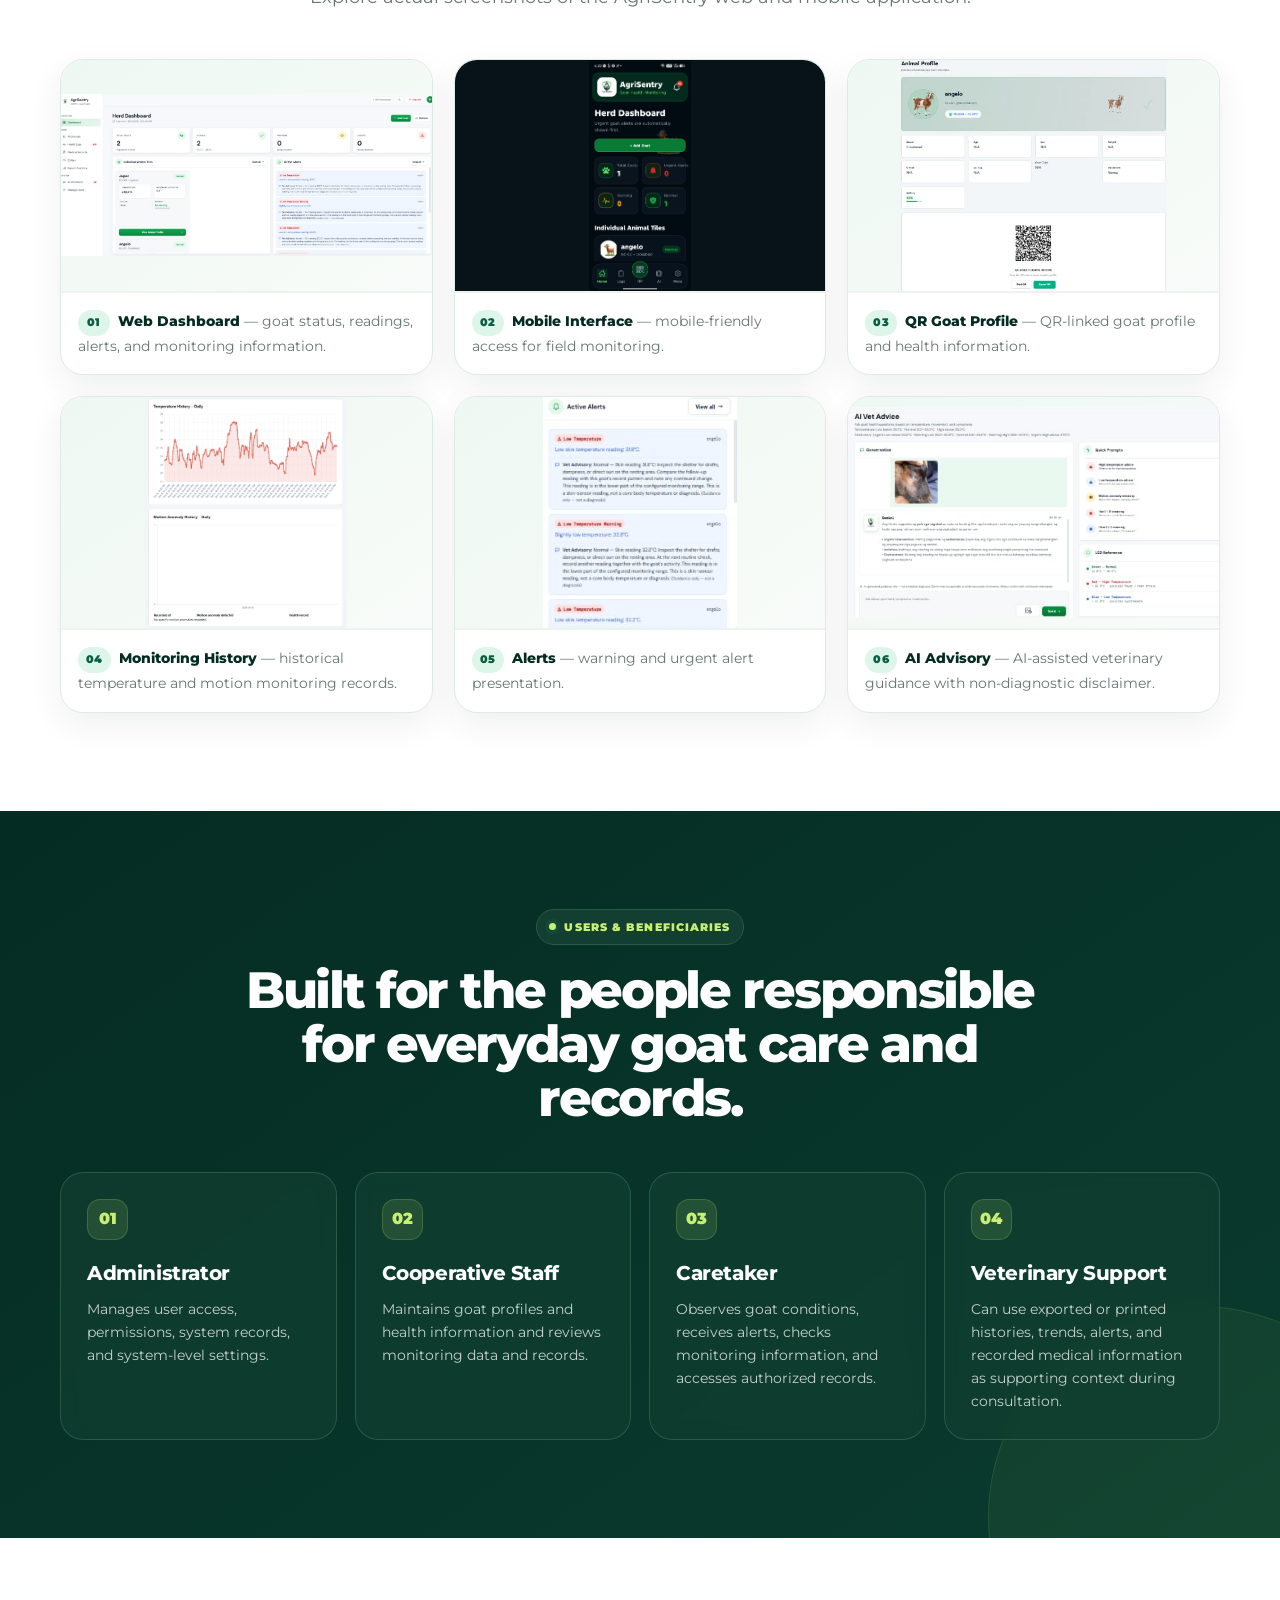
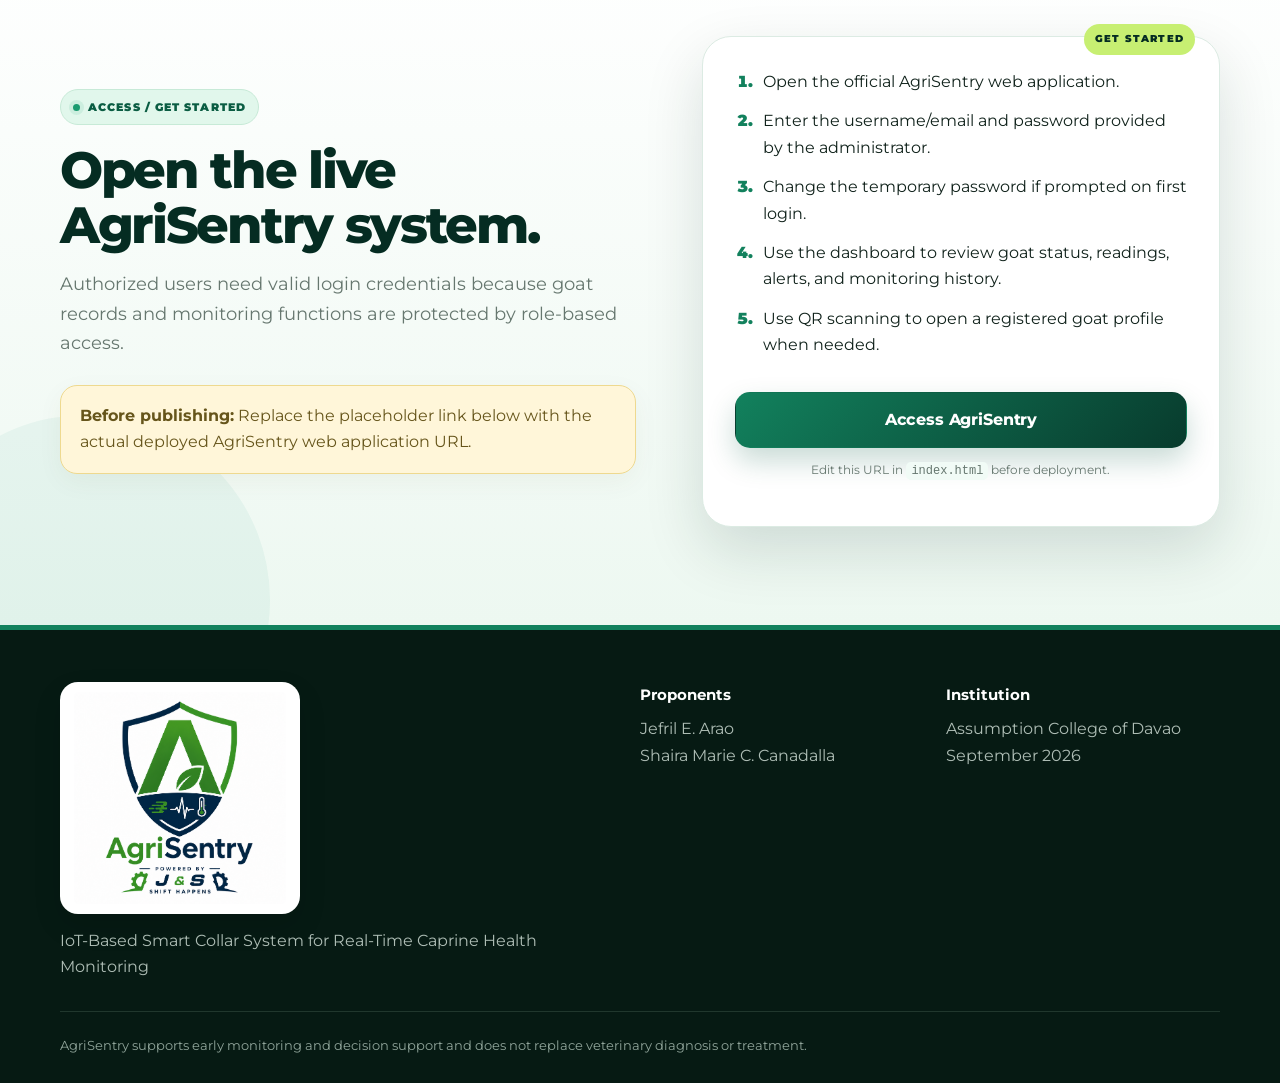
==== commit c20e4bdf: "Add files via upload" ====
--- a/index.html
+++ b/index.html
@@ -121,15 +121,15 @@
         <div class="section-heading centered reveal">
           <span class="eyebrow">Application preview</span>
           <h2>See the AgriSentry workflow before you sign in.</h2>
-          <p>Replace these preview placeholders with your actual screenshots before final publication.</p>
+          <p>Explore actual screenshots of the AgriSentry web and mobile application.</p>
         </div>
         <div class="preview-grid">
-          <figure class="preview-card reveal"><div class="preview-placeholder"><span>01</span><b>Web Dashboard Screenshot</b><small>Recommended: Figure E.4</small></div><figcaption>Dashboard — goat status, readings, alerts, and monitoring information.</figcaption></figure>
-          <figure class="preview-card reveal"><div class="preview-placeholder"><span>02</span><b>Mobile Interface Screenshot</b><small>Recommended: Figure E.5</small></div><figcaption>Mobile-friendly access for field monitoring.</figcaption></figure>
-          <figure class="preview-card reveal"><div class="preview-placeholder"><span>03</span><b>QR Goat Profile Screenshot</b><small>Recommended: Figure E.6</small></div><figcaption>QR-linked goat profile and health information.</figcaption></figure>
-          <figure class="preview-card reveal"><div class="preview-placeholder"><span>04</span><b>Monitoring History Screenshot</b><small>Recommended: Figure E.7</small></div><figcaption>Historical temperature and motion monitoring records.</figcaption></figure>
-          <figure class="preview-card reveal"><div class="preview-placeholder"><span>05</span><b>Alerts Screenshot</b><small>Recommended: Figure E.8</small></div><figcaption>Warning and urgent alert presentation.</figcaption></figure>
-          <figure class="preview-card reveal"><div class="preview-placeholder"><span>06</span><b>AI Advisory Screenshot</b><small>Recommended: Figure E.10</small></div><figcaption>AI-assisted veterinary guidance with non-diagnostic disclaimer.</figcaption></figure>
+          <figure class="preview-card reveal"><a class="preview-image" href="assets/preview-01.jpg" target="_blank" rel="noopener"><img src="assets/preview-01.jpg" alt="AgriSentry web herd dashboard" loading="lazy" /></a><figcaption><span class="preview-number">01</span><strong>Web Dashboard</strong> — goat status, readings, alerts, and monitoring information.</figcaption></figure>
+          <figure class="preview-card reveal"><a class="preview-image preview-image-mobile" href="assets/preview-02.jpg" target="_blank" rel="noopener"><img src="assets/preview-02.jpg" alt="AgriSentry mobile interface" loading="lazy" /></a><figcaption><span class="preview-number">02</span><strong>Mobile Interface</strong> — mobile-friendly access for field monitoring.</figcaption></figure>
+          <figure class="preview-card reveal"><a class="preview-image" href="assets/preview-03.jpg" target="_blank" rel="noopener"><img src="assets/preview-03.jpg" alt="AgriSentry QR-linked goat profile" loading="lazy" /></a><figcaption><span class="preview-number">03</span><strong>QR Goat Profile</strong> — QR-linked goat profile and health information.</figcaption></figure>
+          <figure class="preview-card reveal"><a class="preview-image" href="assets/preview-04.jpg" target="_blank" rel="noopener"><img src="assets/preview-04.jpg" alt="AgriSentry monitoring history" loading="lazy" /></a><figcaption><span class="preview-number">04</span><strong>Monitoring History</strong> — historical temperature and motion monitoring records.</figcaption></figure>
+          <figure class="preview-card reveal"><a class="preview-image" href="assets/preview-05.jpg" target="_blank" rel="noopener"><img src="assets/preview-05.jpg" alt="AgriSentry health alerts" loading="lazy" /></a><figcaption><span class="preview-number">05</span><strong>Alerts</strong> — warning and urgent alert presentation.</figcaption></figure>
+          <figure class="preview-card reveal"><a class="preview-image" href="assets/preview-06.jpg" target="_blank" rel="noopener"><img src="assets/preview-06.jpg" alt="AgriSentry AI veterinary advisory" loading="lazy" /></a><figcaption><span class="preview-number">06</span><strong>AI Advisory</strong> — AI-assisted veterinary guidance with non-diagnostic disclaimer.</figcaption></figure>
         </div>
       </div>
     </section>
--- a/styles.css
+++ b/styles.css
@@ -158,3 +158,17 @@
 .btn{font-weight:750;letter-spacing:-.01em}
 .hero h1,.section-heading h2{font-weight:800}
 .feature-card h3,.role-card h3{font-weight:750;letter-spacing:-.02em}
+
+/* Actual application screenshot previews */
+.preview-image{
+  display:flex;align-items:center;justify-content:center;
+  width:100%;aspect-ratio:16/10;overflow:hidden;
+  background:linear-gradient(145deg,#eef8f2,#f8fbf9);
+  border-bottom:1px solid #edf4ef;position:relative
+}
+.preview-image img{width:100%;height:100%;object-fit:contain;transition:transform .3s ease}
+.preview-card:hover .preview-image img{transform:scale(1.025)}
+.preview-image-mobile img{object-fit:contain;background:#071219}
+.preview-card figcaption{display:block;line-height:1.55}
+.preview-card figcaption strong{color:var(--green-950);font-weight:800}
+.preview-number{display:inline-flex;align-items:center;justify-content:center;min-width:32px;height:26px;margin-right:8px;padding:0 8px;border-radius:999px;background:var(--green-100);color:var(--green-800);font-size:11px;font-weight:900;letter-spacing:.04em}
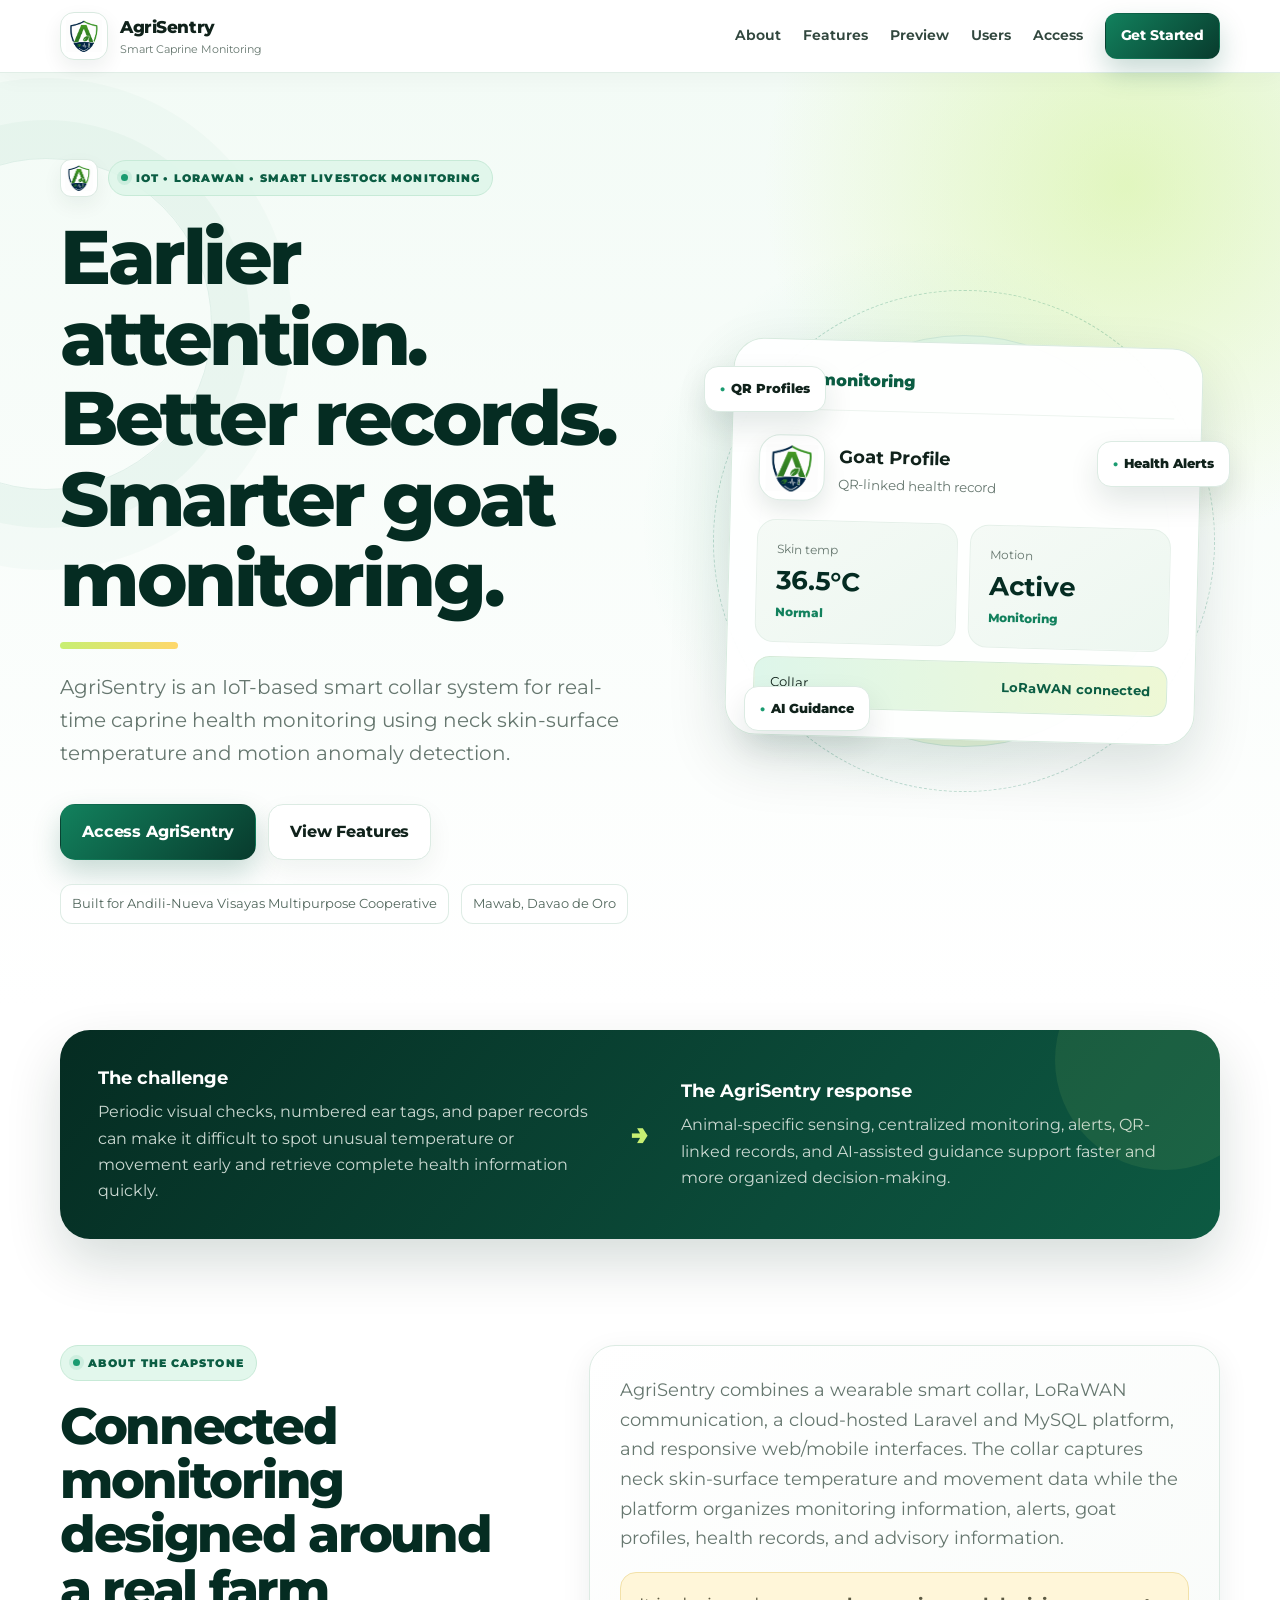
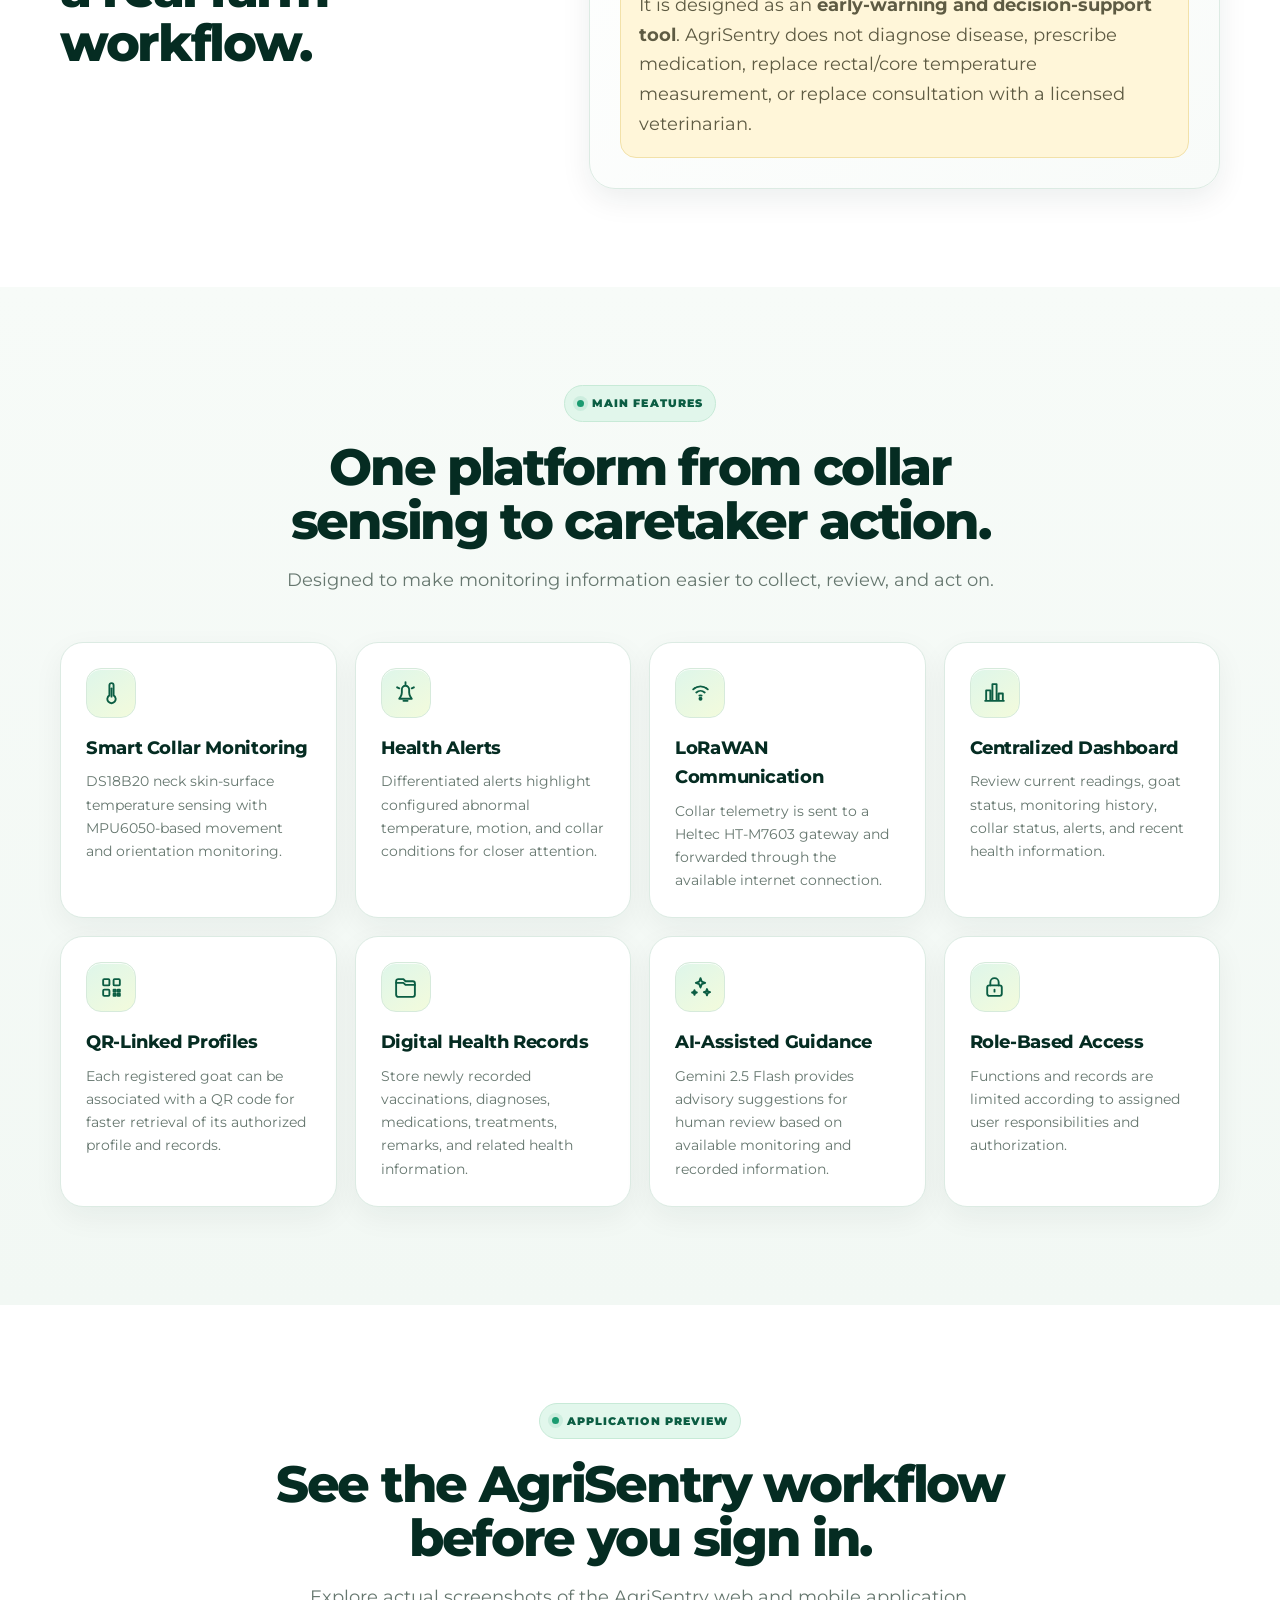
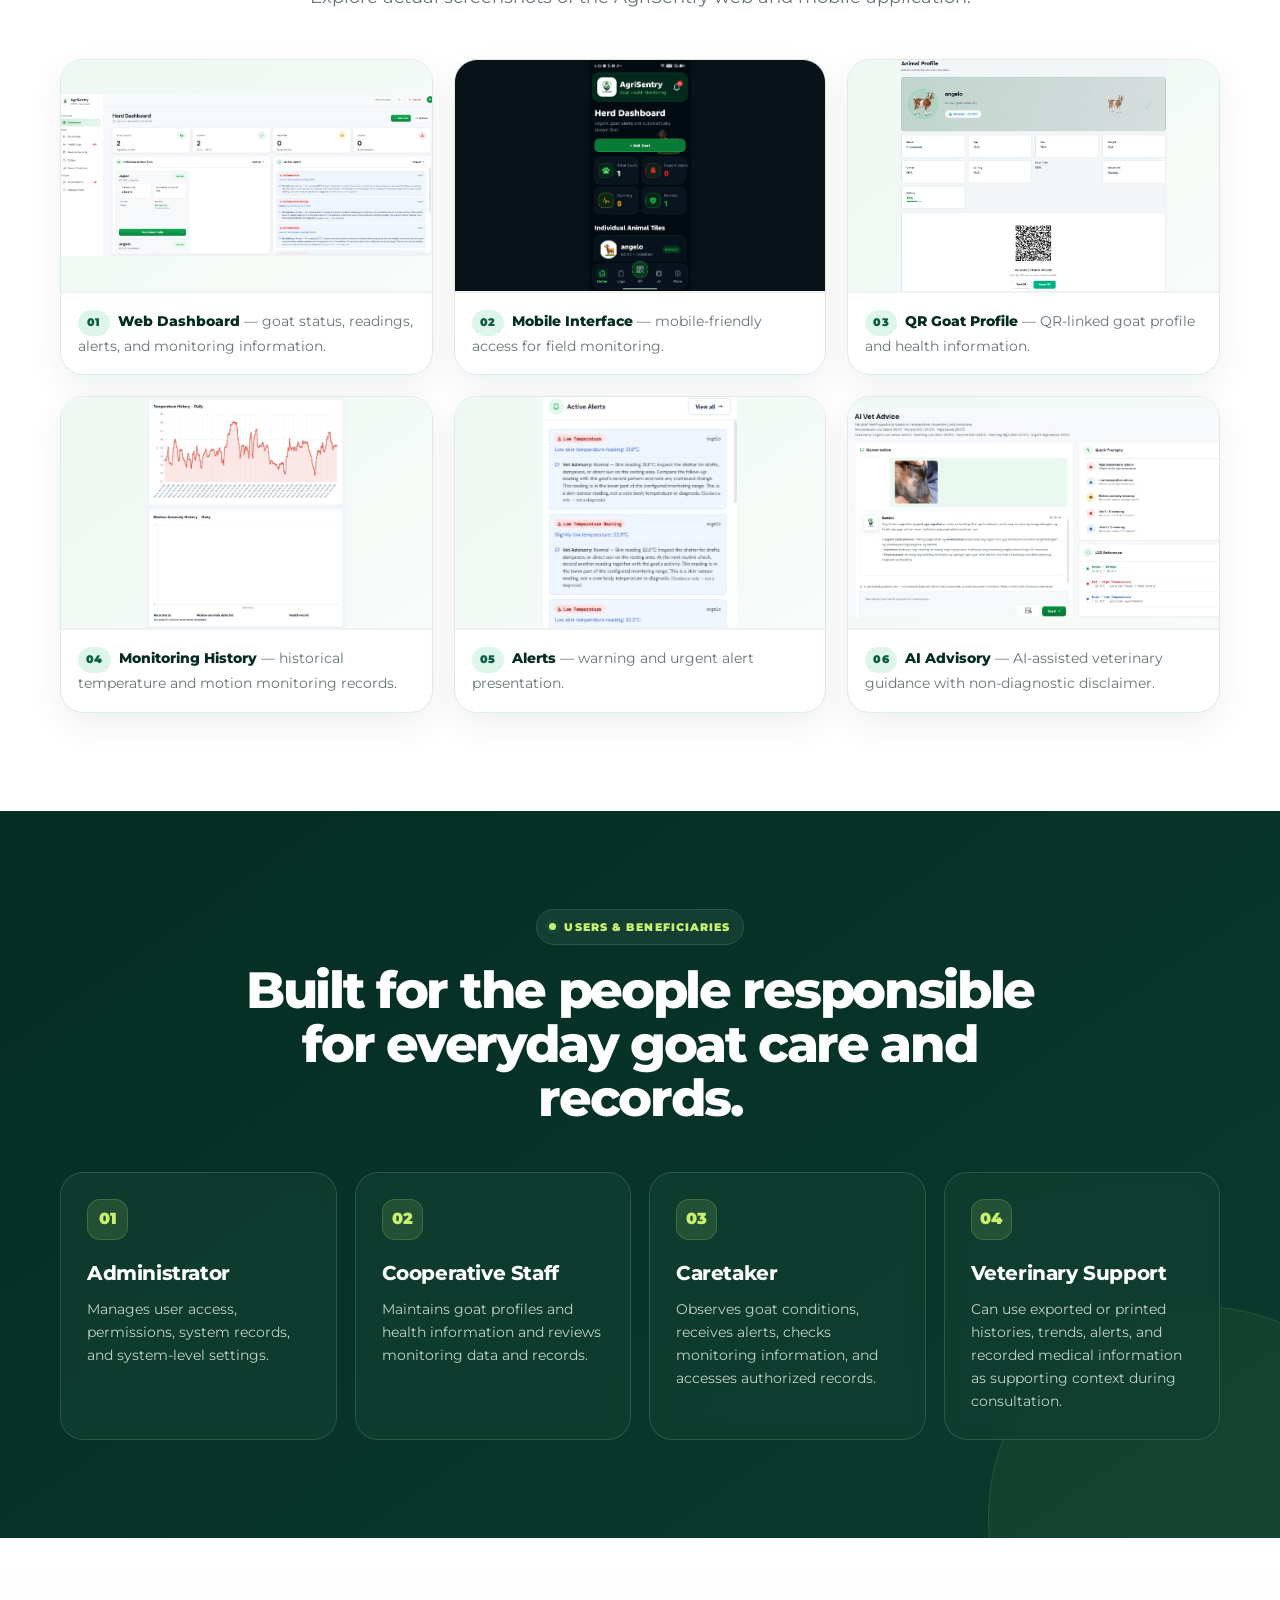
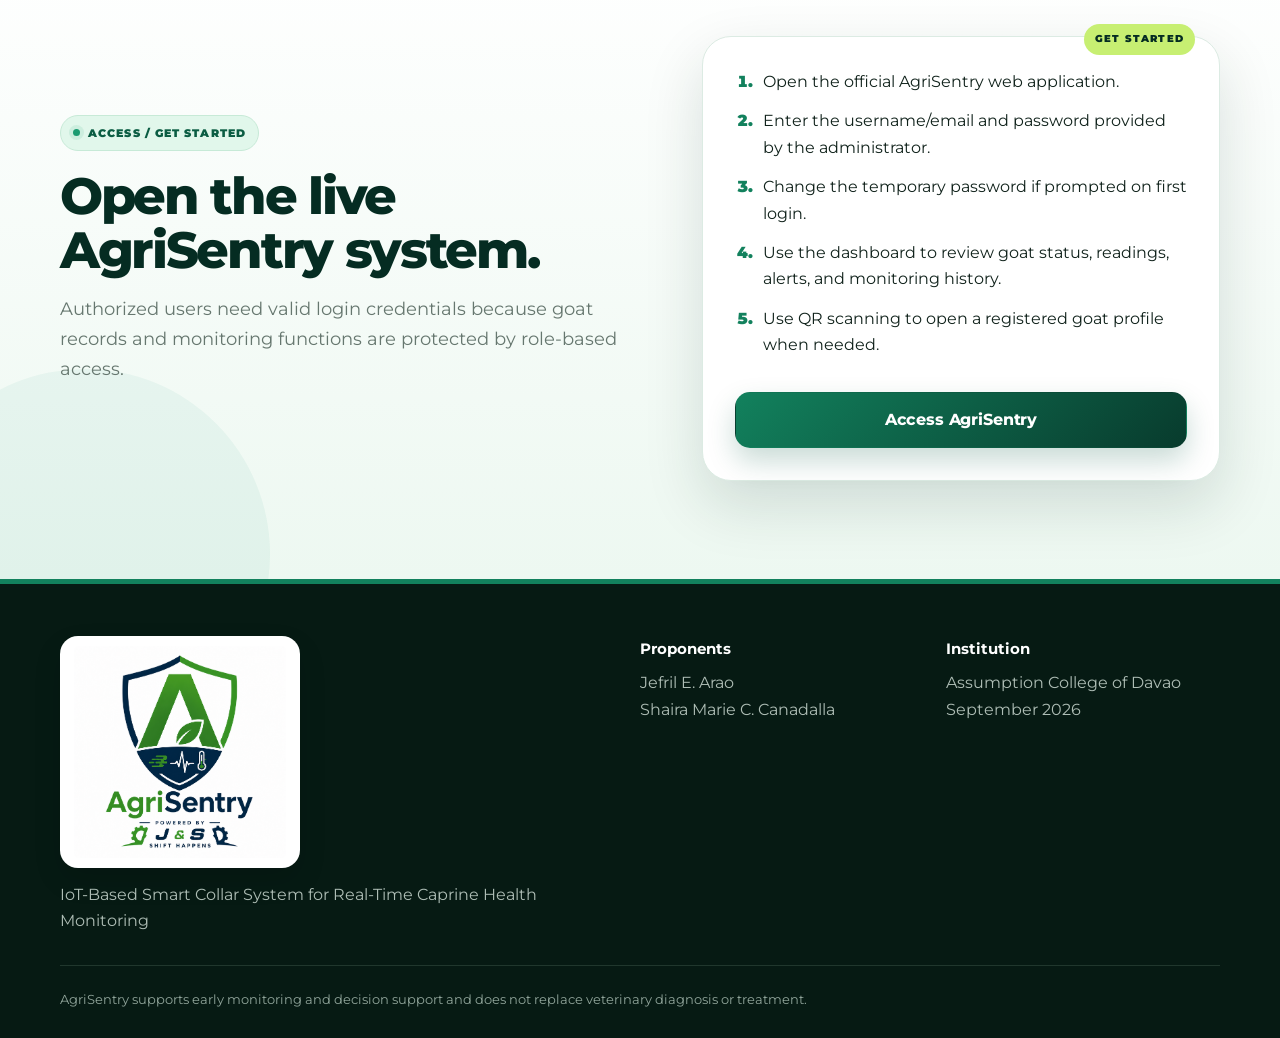
==== commit dbd72eb3: "Add files via upload" ====
--- a/index.html
+++ b/index.html
@@ -155,7 +155,6 @@
           <span class="eyebrow">Access / Get Started</span>
           <h2>Open the live AgriSentry system.</h2>
           <p>Authorized users need valid login credentials because goat records and monitoring functions are protected by role-based access.</p>
-          <div class="notice"><strong>Before publishing:</strong> Replace the placeholder link below with the actual deployed AgriSentry web application URL.</div>
         </div>
         <div class="steps-card reveal">
           <ol>
@@ -166,7 +165,6 @@
             <li>Use QR scanning to open a registered goat profile when needed.</li>
           </ol>
           <a class="btn btn-primary btn-block" href="https://YOUR-AGRISENTRY-APP-URL.example" target="_blank" rel="noopener">Access AgriSentry</a>
-          <p class="tiny">Edit this URL in <code>index.html</code> before deployment.</p>
         </div>
       </div>
     </section>
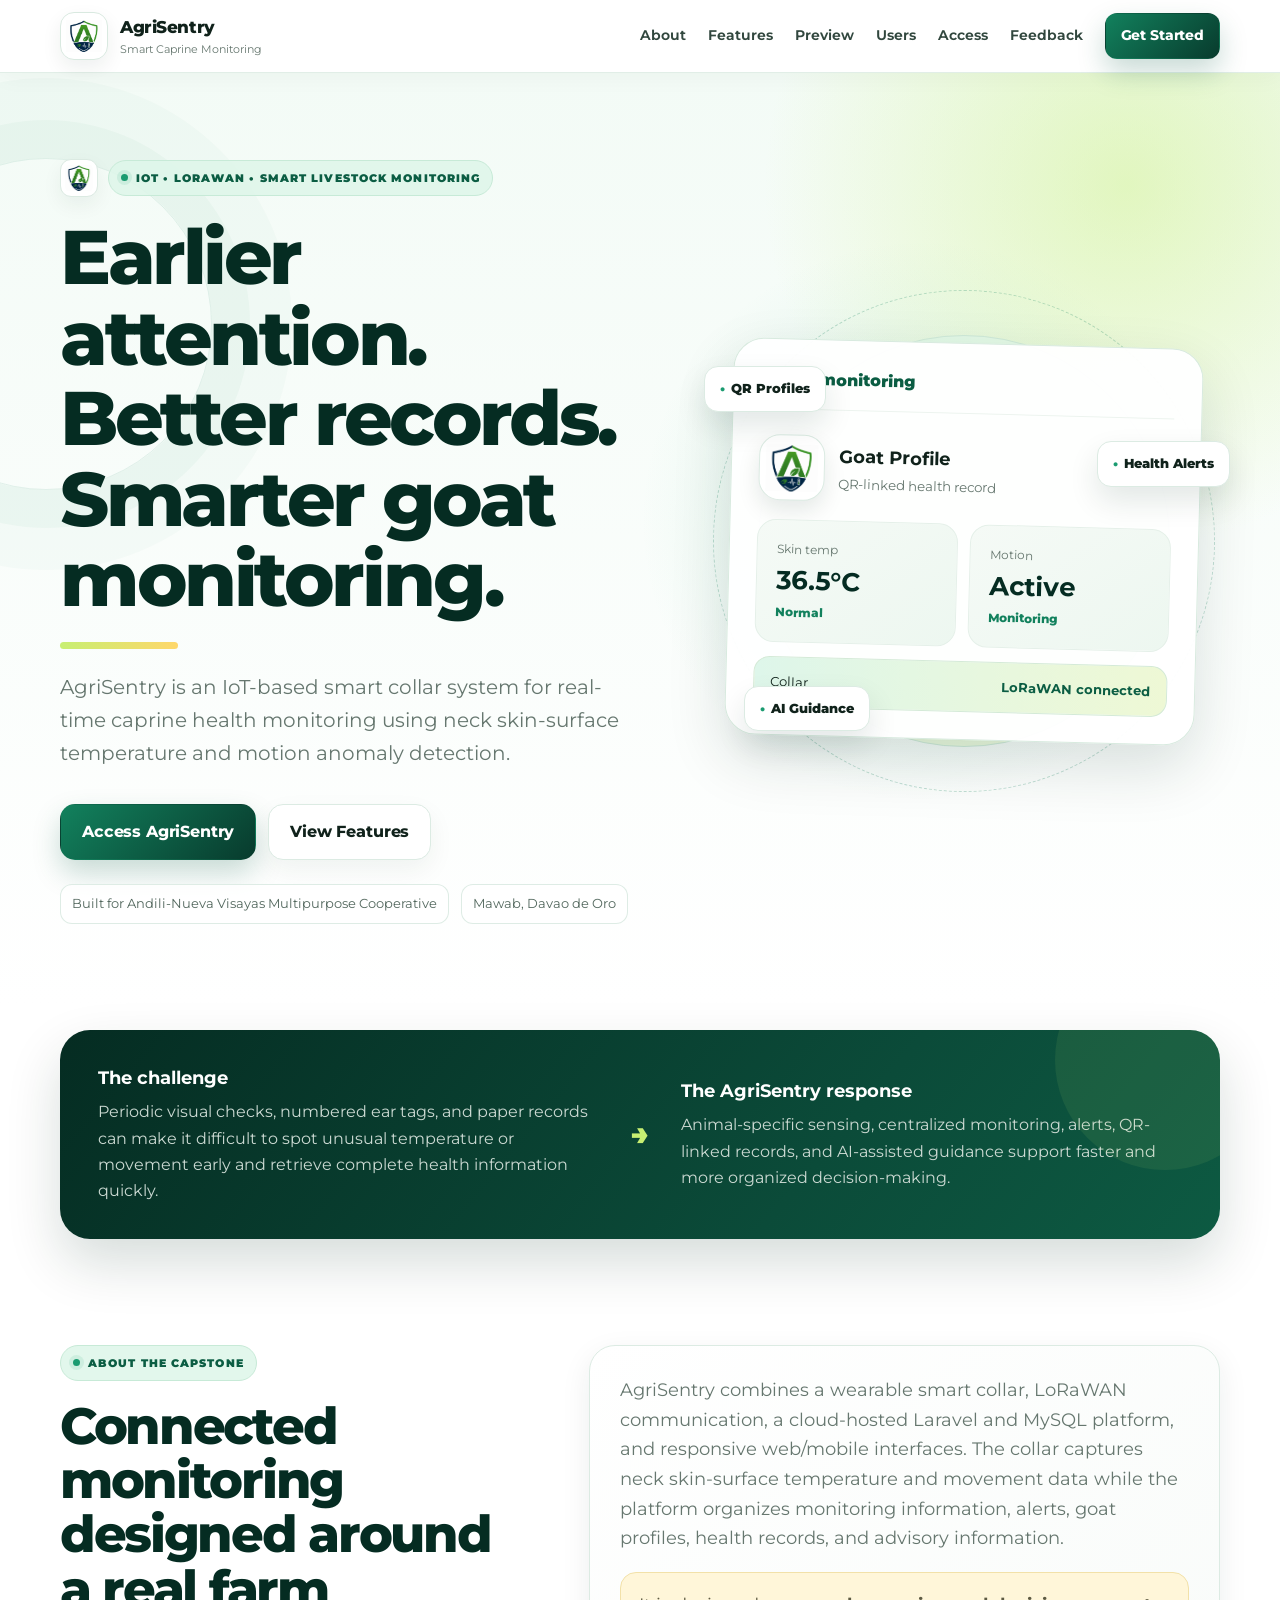
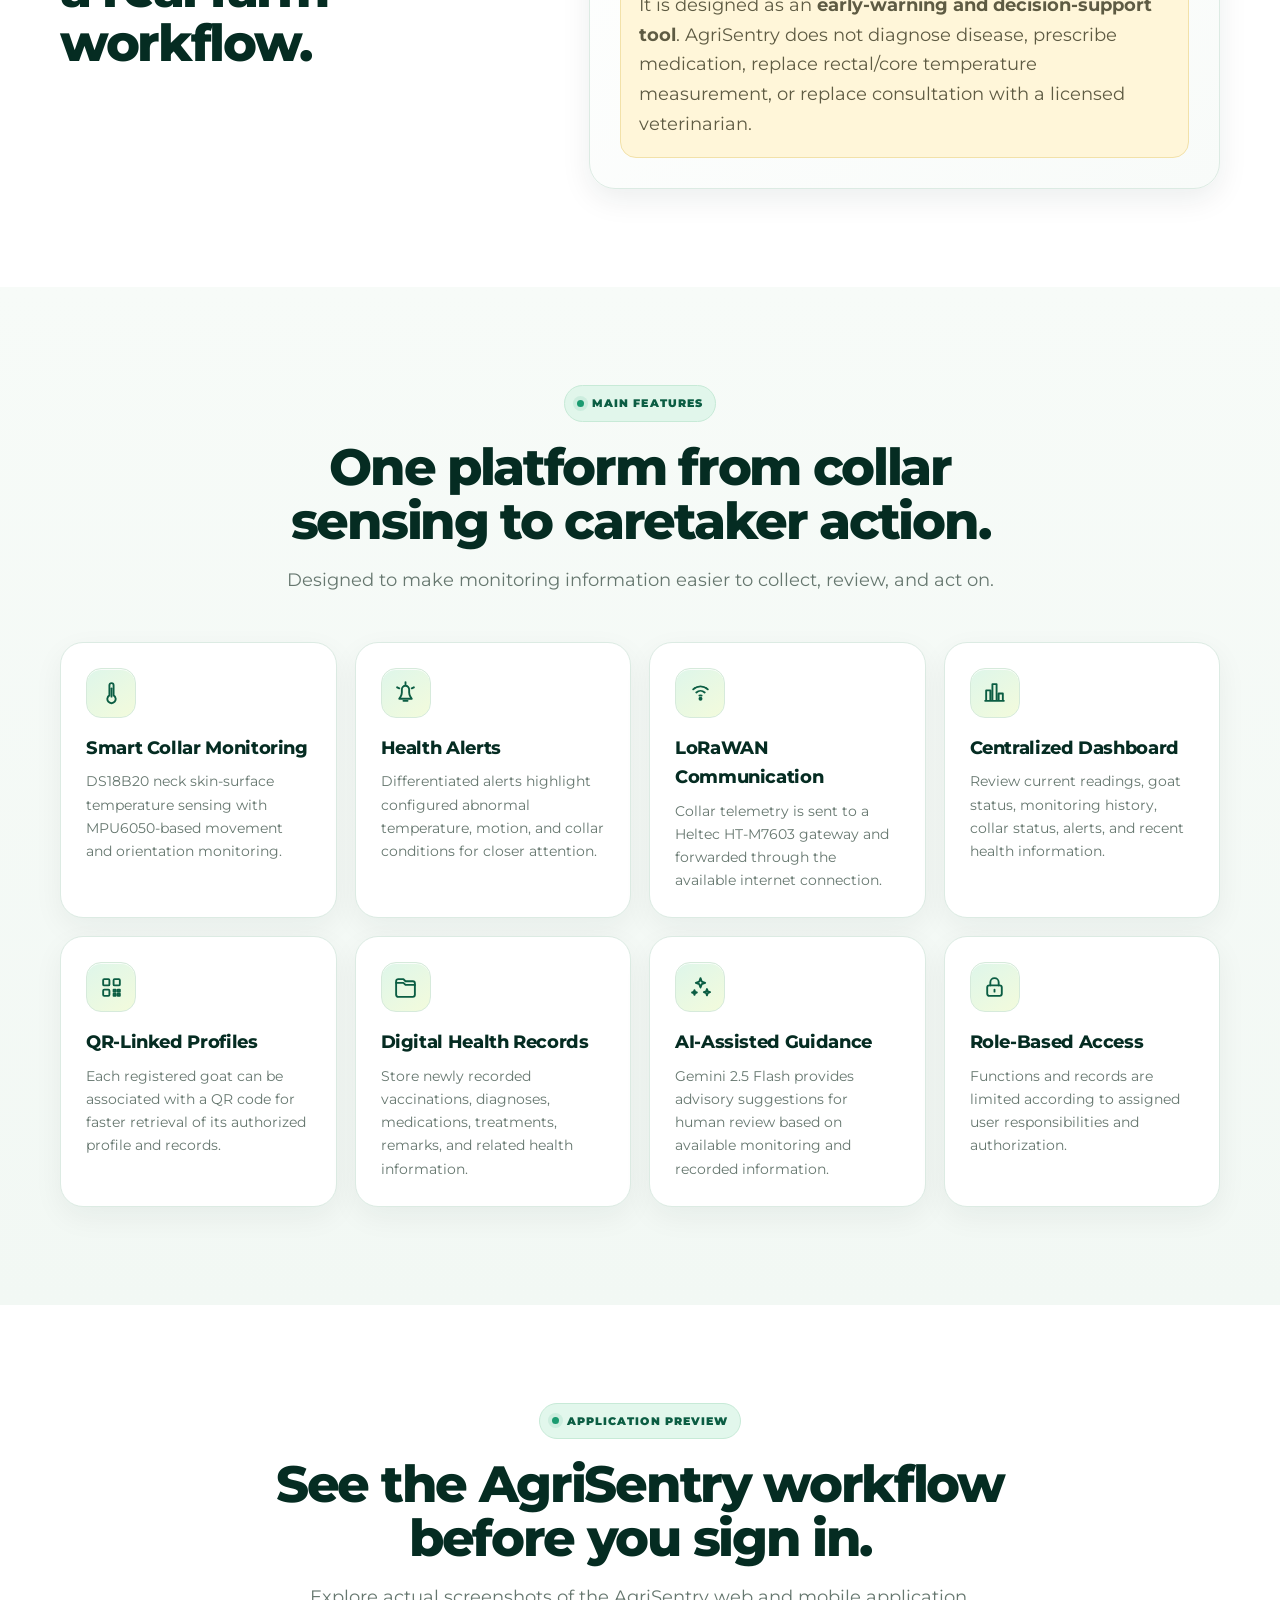
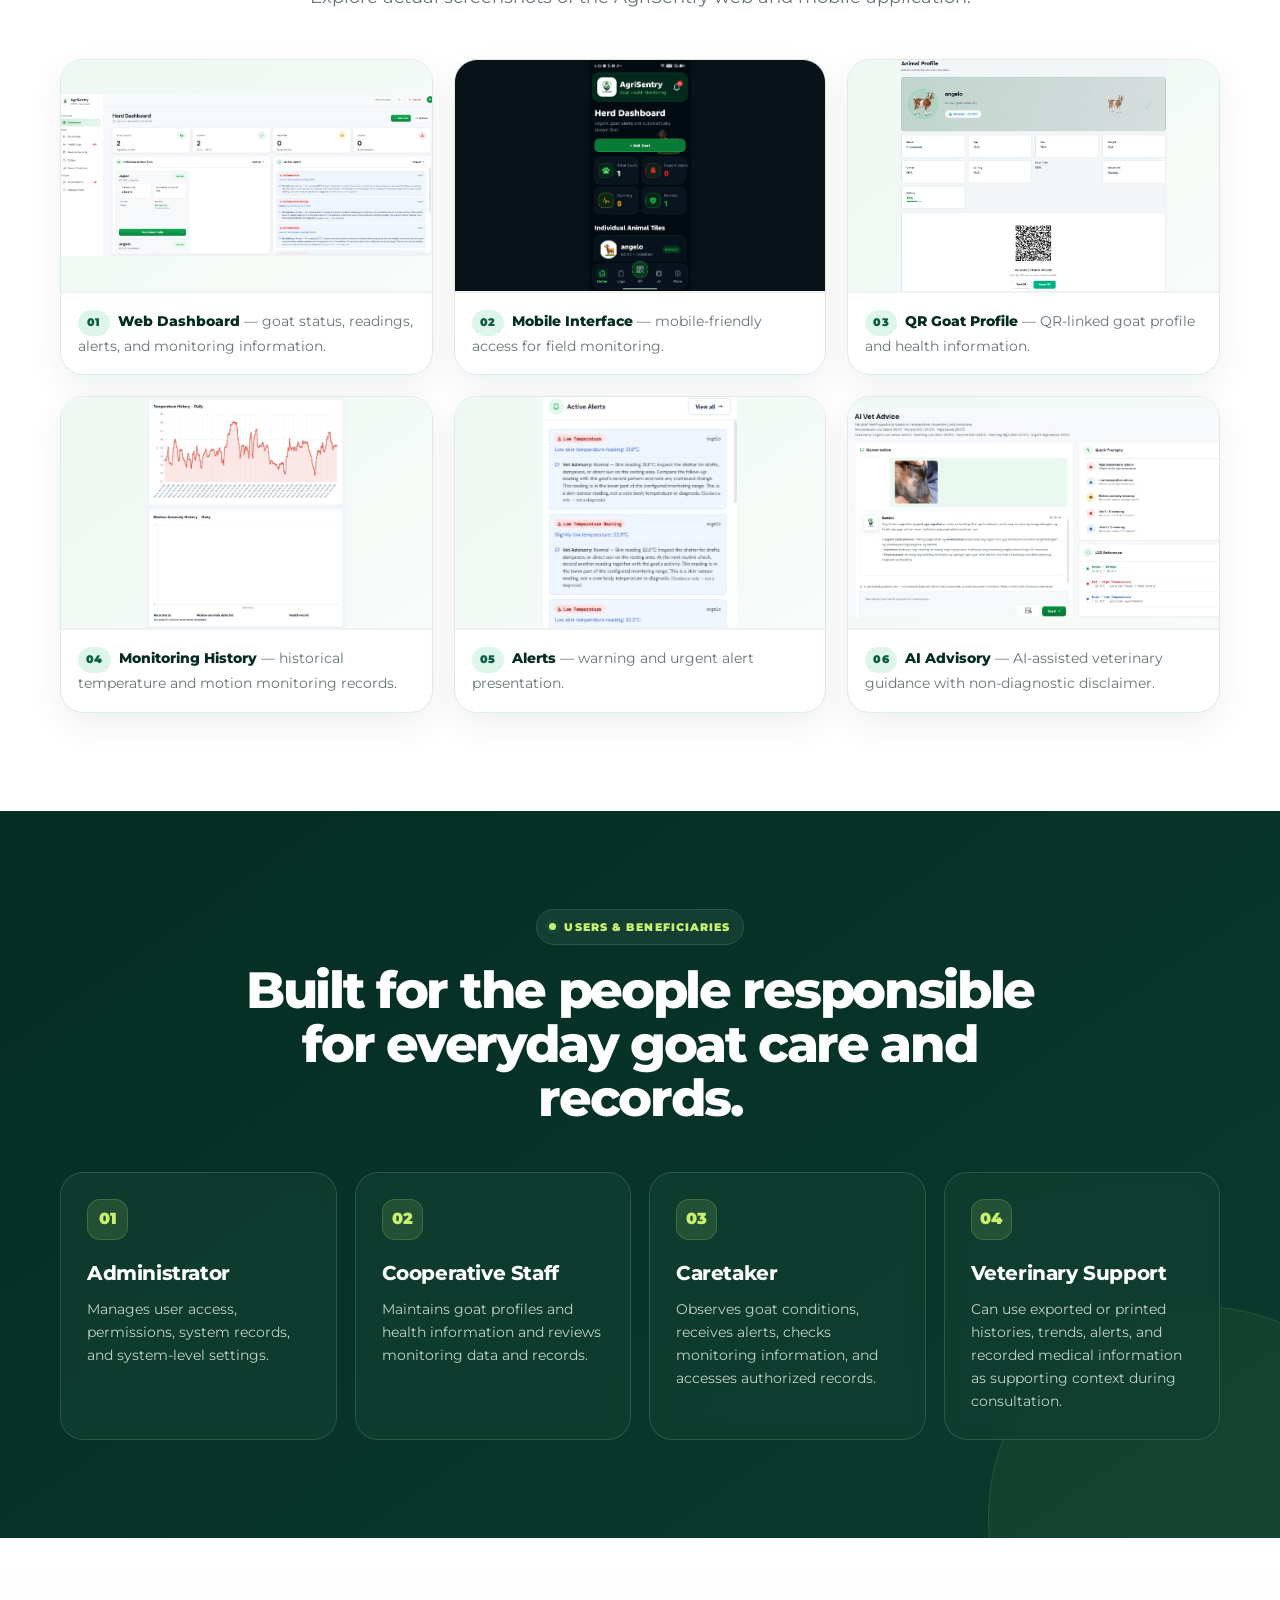
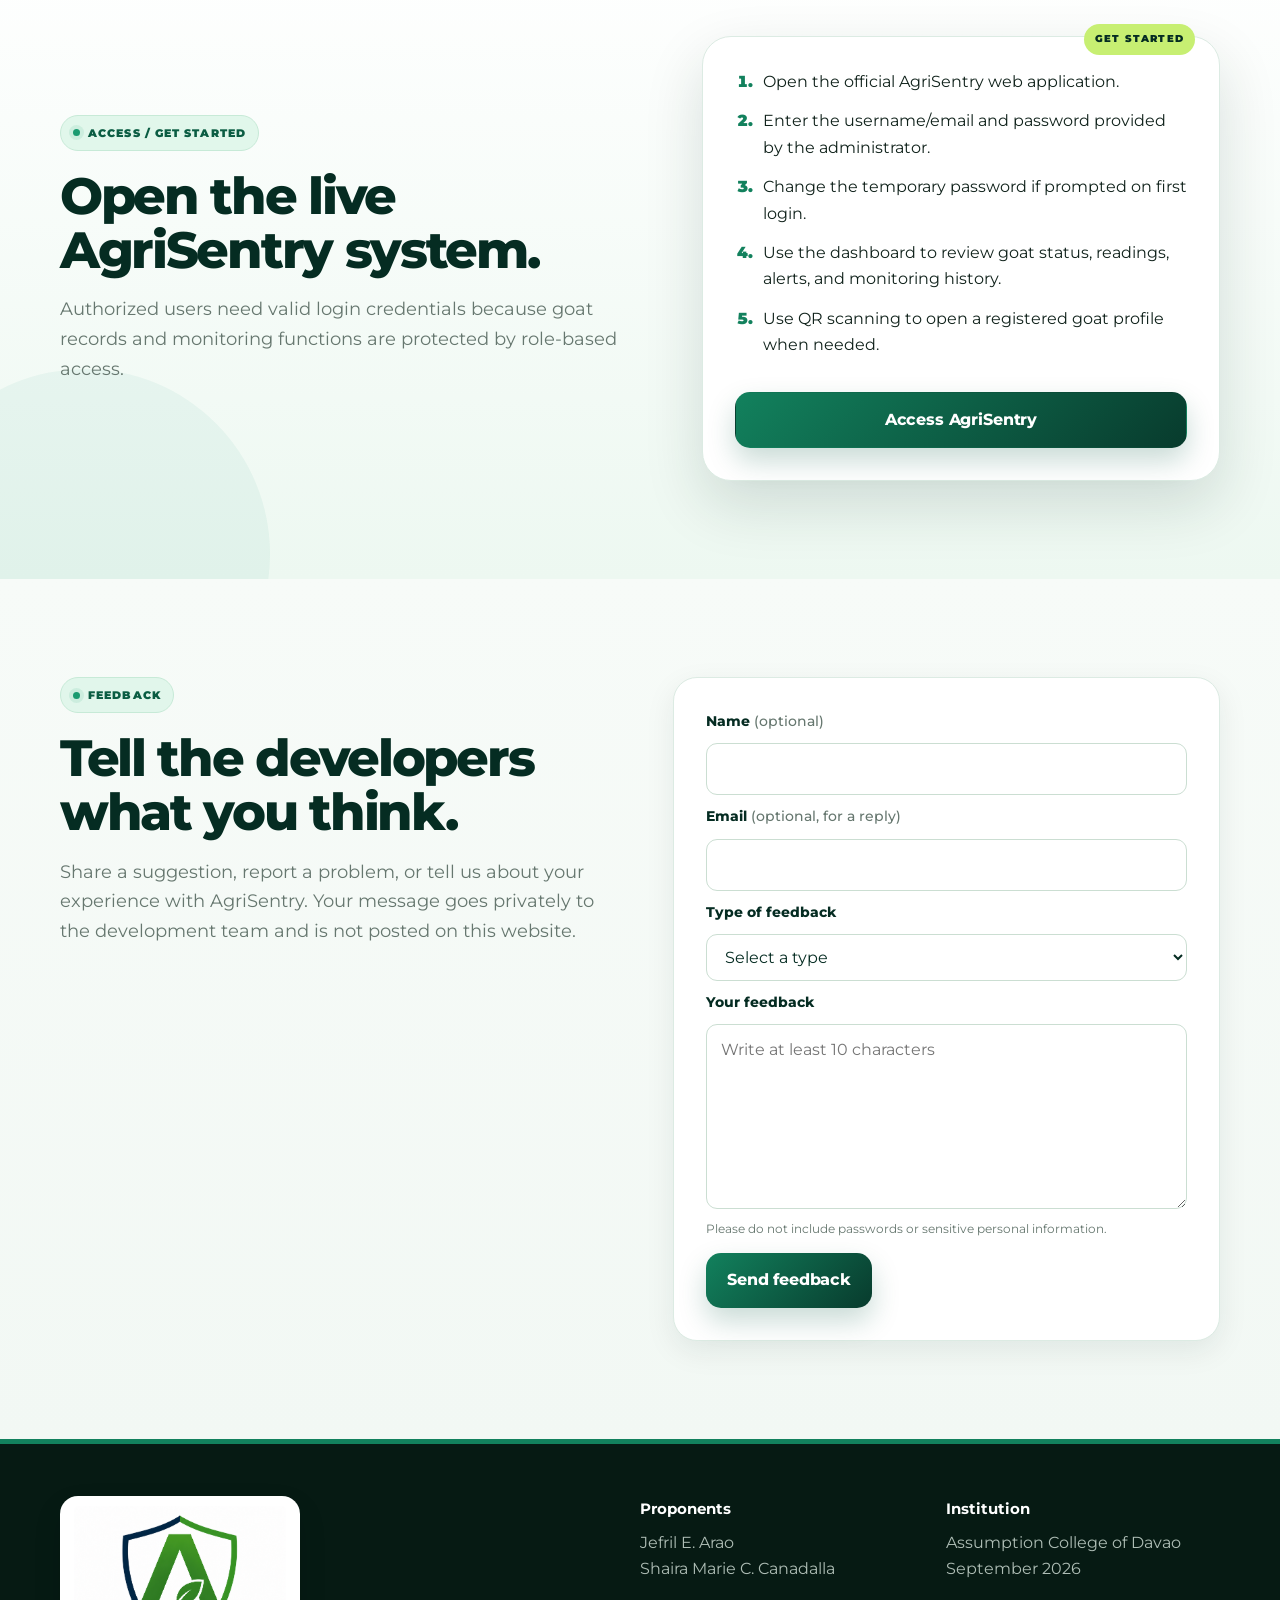
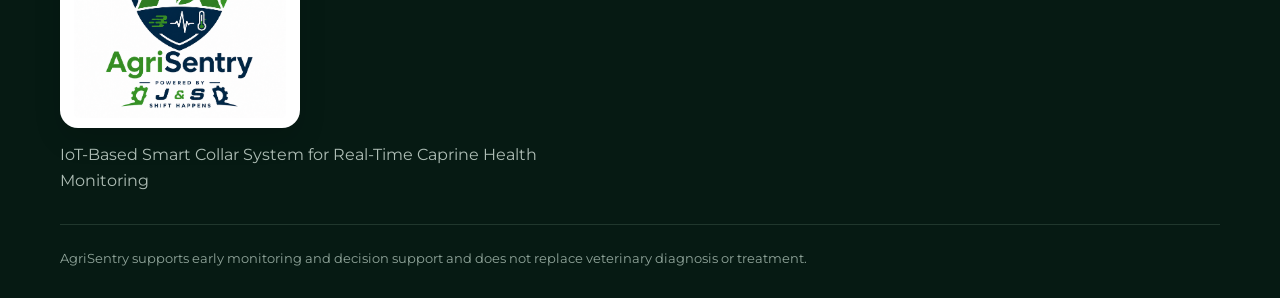
==== commit 19522c91: "Add files via upload" ====
--- a/index.html
+++ b/index.html
@@ -30,6 +30,7 @@
         <a href="#preview">Preview</a>
         <a href="#users">Users</a>
         <a href="#access">Access</a>
+        <a href="#feedback">Feedback</a>
         <a class="btn btn-small btn-primary" href="#access">Get Started</a>
       </nav>
     </div>
@@ -168,6 +169,34 @@
         </div>
       </div>
     </section>
+    <section class="section section-soft" id="feedback">
+      <div class="container feedback-grid">
+        <div class="section-heading reveal">
+          <span class="eyebrow">Feedback</span>
+          <h2>Tell the developers what you think.</h2>
+          <p>Share a suggestion, report a problem, or tell us about your experience with AgriSentry. Your message goes privately to the development team and is not posted on this website.</p>
+        </div>
+        <form class="feedback-form reveal" name="agrisentry-feedback" method="POST" action="/feedback-thanks.html" data-netlify="true" netlify-honeypot="bot-field">
+          <input type="hidden" name="form-name" value="agrisentry-feedback" />
+          <p class="honeypot"><label>Leave this empty: <input name="bot-field" tabindex="-1" autocomplete="off" /></label></p>
+          <label for="feedback-name">Name <span>(optional)</span></label>
+          <input id="feedback-name" name="name" type="text" maxlength="100" autocomplete="name" />
+          <label for="feedback-email">Email <span>(optional, for a reply)</span></label>
+          <input id="feedback-email" name="email" type="email" maxlength="254" autocomplete="email" />
+          <label for="feedback-type">Type of feedback</label>
+          <select id="feedback-type" name="type" required>
+            <option value="" disabled selected>Select a type</option>
+            <option value="suggestion">Suggestion</option>
+            <option value="issue">Problem report</option>
+            <option value="other">Other feedback</option>
+          </select>
+          <label for="feedback-message">Your feedback</label>
+          <textarea id="feedback-message" name="message" rows="6" minlength="10" maxlength="2000" required placeholder="Write at least 10 characters"></textarea>
+          <p class="feedback-note">Please do not include passwords or sensitive personal information.</p>
+          <button class="btn btn-primary" type="submit">Send feedback</button>
+        </form>
+      </div>
+    </section>
   </main>
 
   <footer class="footer">
--- a/styles.css
+++ b/styles.css
@@ -172,3 +172,16 @@
 .preview-card figcaption{display:block;line-height:1.55}
 .preview-card figcaption strong{color:var(--green-950);font-weight:800}
 .preview-number{display:inline-flex;align-items:center;justify-content:center;min-width:32px;height:26px;margin-right:8px;padding:0 8px;border-radius:999px;background:var(--green-100);color:var(--green-800);font-size:11px;font-weight:900;letter-spacing:.04em}
+
+.feedback-grid{display:grid;grid-template-columns:1fr 1fr;gap:66px;align-items:start}
+.feedback-form{display:flex;flex-direction:column;gap:10px;background:#fff;border:1px solid var(--line);border-radius:24px;padding:32px;box-shadow:var(--shadow-sm)}
+.feedback-form label{font-weight:750;color:var(--green-950);font-size:14px}
+.feedback-form label span{font-weight:500;color:var(--muted)}
+.feedback-form input,.feedback-form select,.feedback-form textarea{width:100%;padding:12px 14px;border:1px solid #cbded2;border-radius:11px;background:#fff;color:var(--green-950)}
+.feedback-form textarea{resize:vertical}
+.feedback-form :is(input,select,textarea):focus-visible{outline:3px solid #b6e6ca;outline-offset:2px}
+.feedback-form .btn{align-self:flex-start;cursor:pointer;border:0}
+.feedback-note{font-size:12px;color:var(--muted);margin:0 0 5px}
+.honeypot{position:absolute;left:-9999px;width:1px;height:1px;overflow:hidden}
+@media(max-width:980px){.feedback-grid{grid-template-columns:1fr;gap:26px}}
+@media(max-width:640px){.feedback-form{padding:24px}}
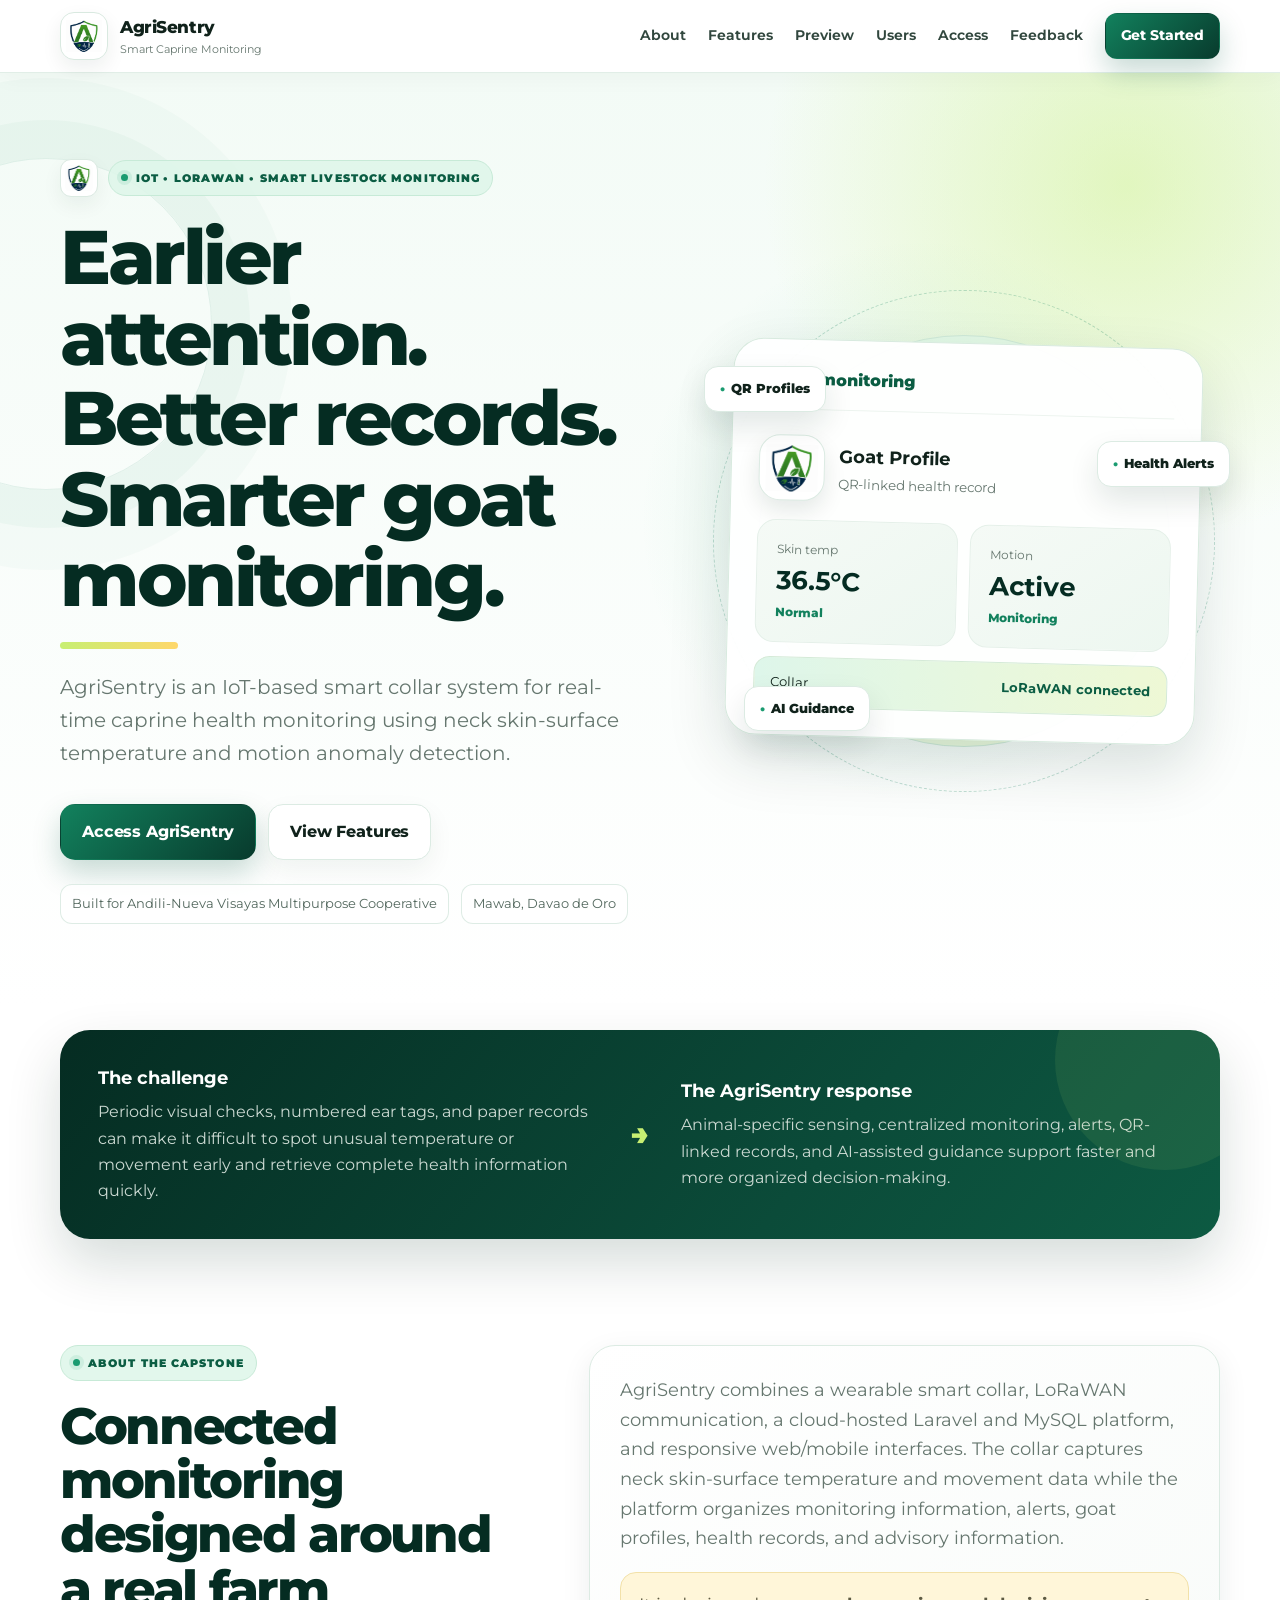
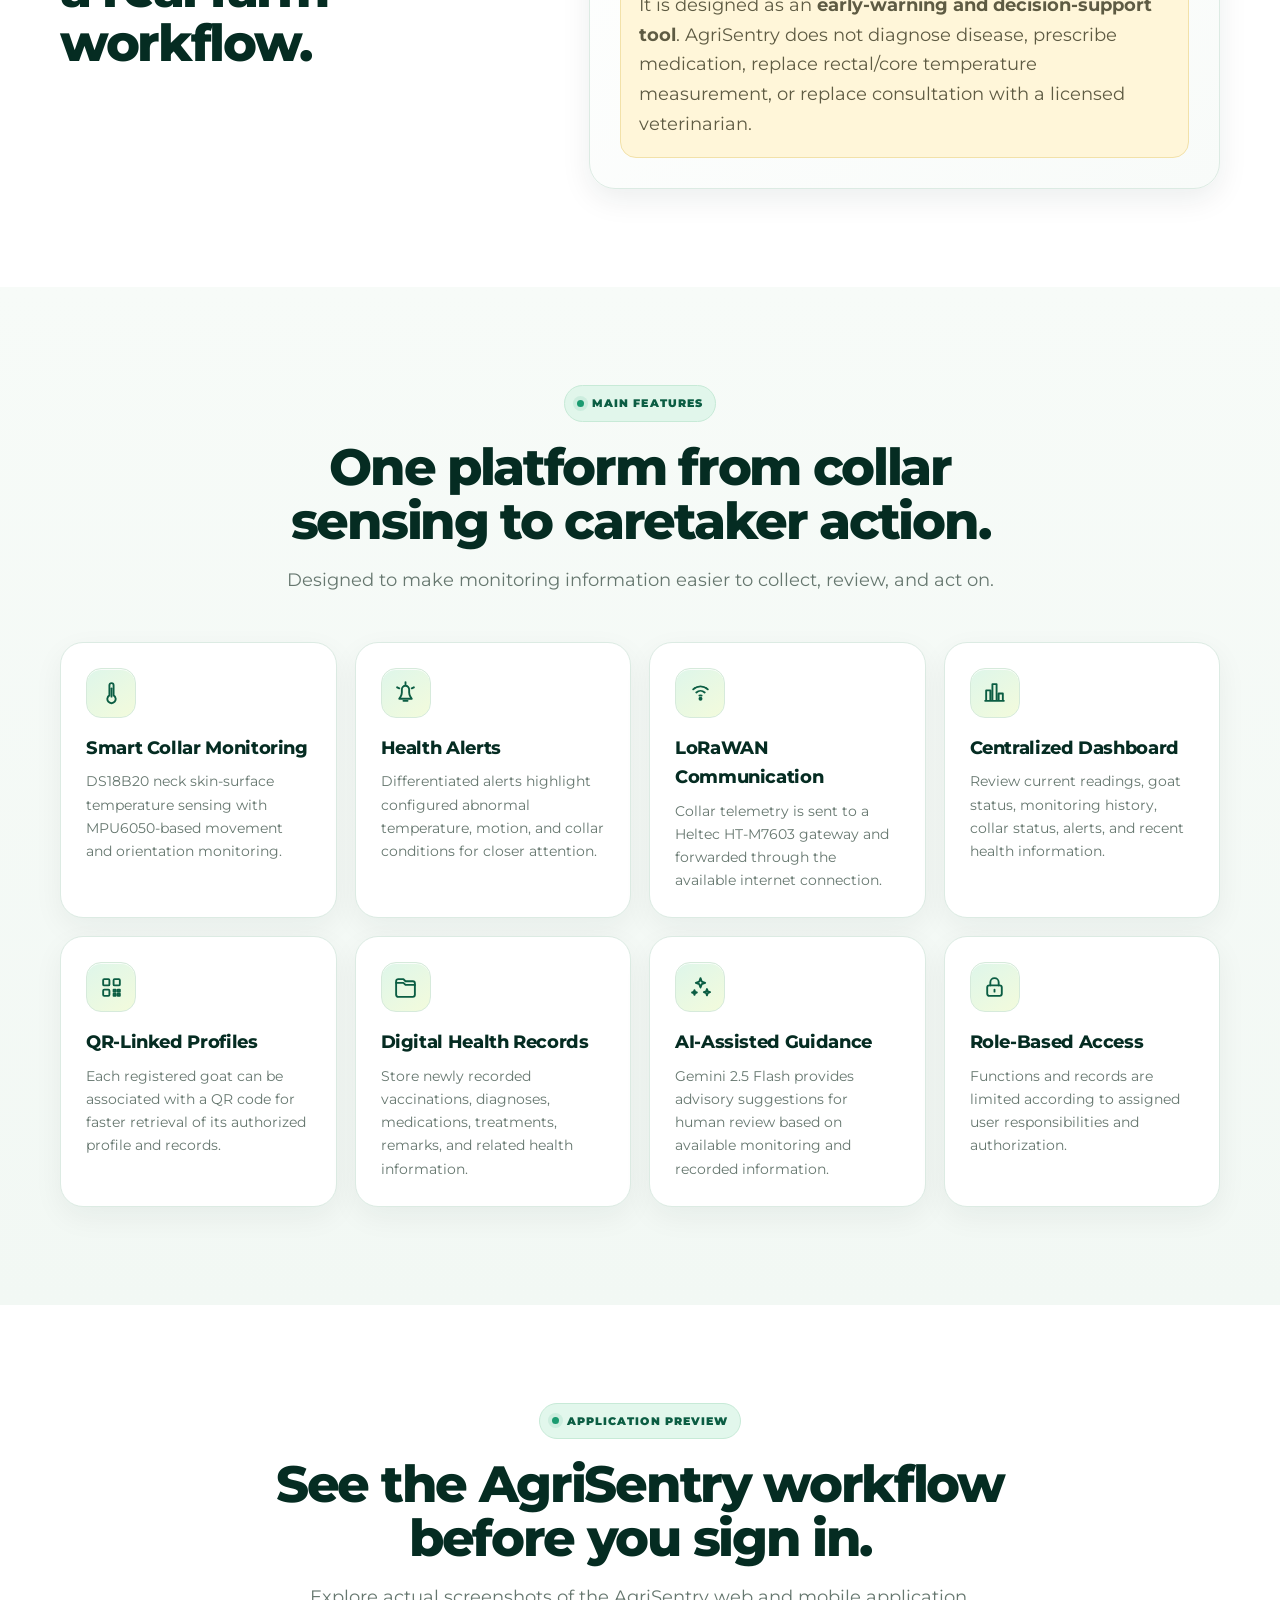
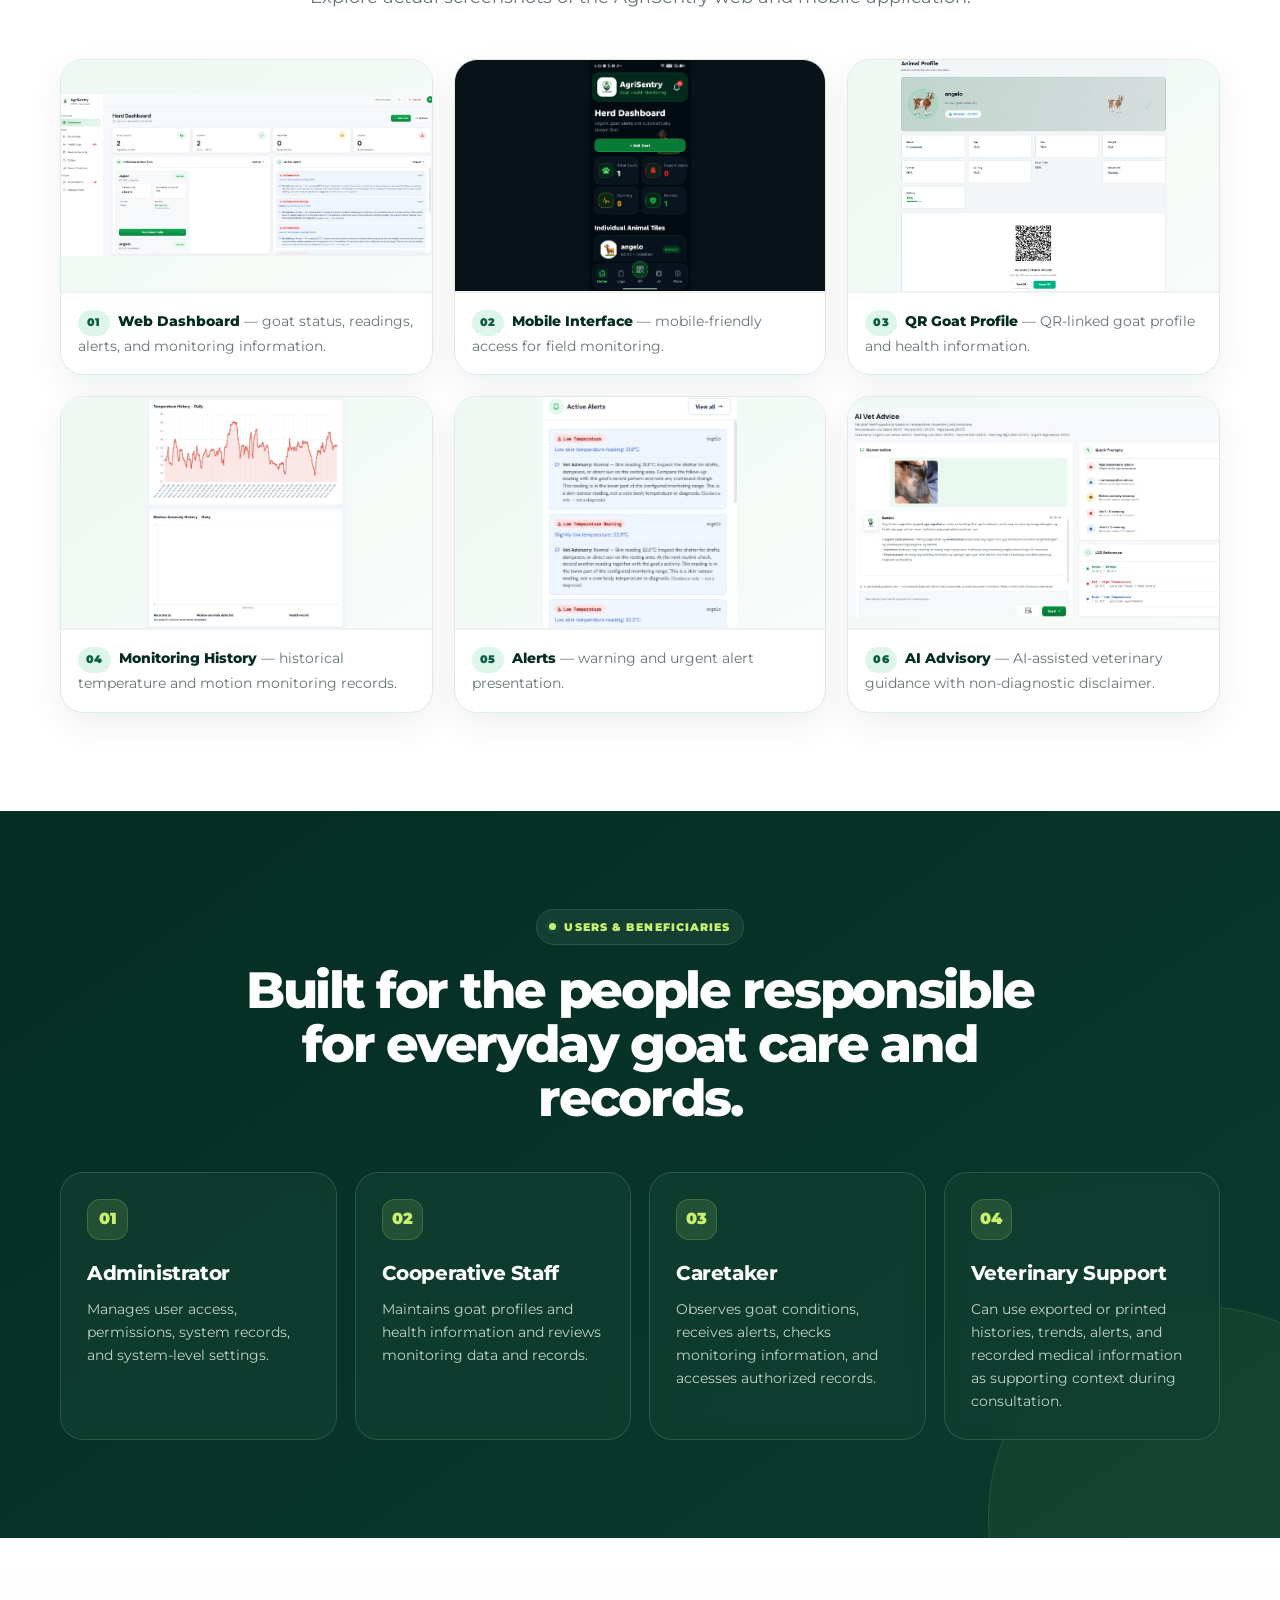
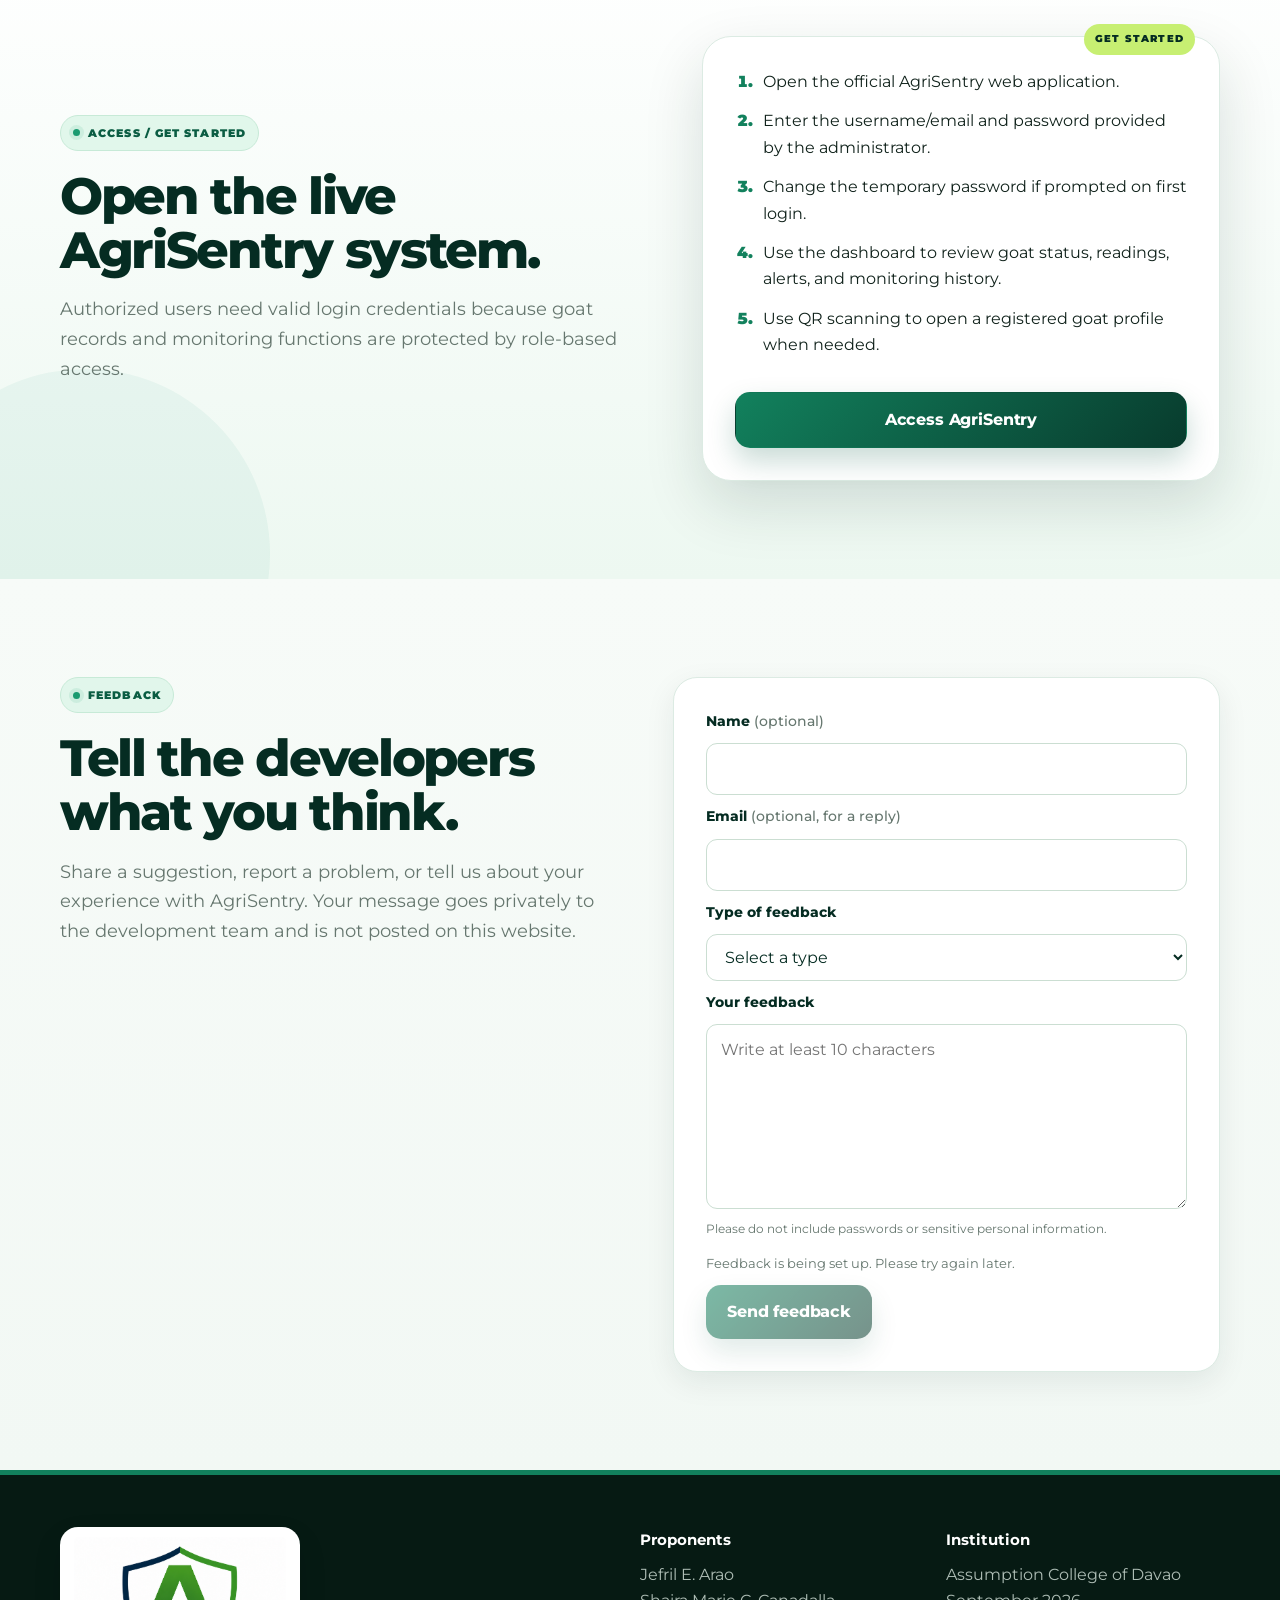
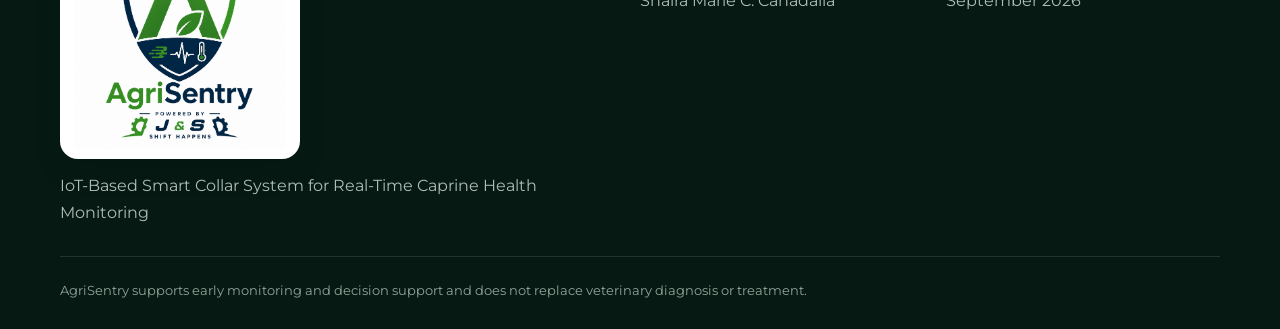
==== commit 4685206d: "Add files via upload" ====
--- a/index.html
+++ b/index.html
@@ -176,8 +176,7 @@
           <h2>Tell the developers what you think.</h2>
           <p>Share a suggestion, report a problem, or tell us about your experience with AgriSentry. Your message goes privately to the development team and is not posted on this website.</p>
         </div>
-        <form class="feedback-form reveal" name="agrisentry-feedback" method="POST" action="/feedback-thanks.html" data-netlify="true" netlify-honeypot="bot-field">
-          <input type="hidden" name="form-name" value="agrisentry-feedback" />
+        <form class="feedback-form reveal" id="feedback-form" name="agrisentry-feedback" method="POST" action="#feedback">
           <p class="honeypot"><label>Leave this empty: <input name="bot-field" tabindex="-1" autocomplete="off" /></label></p>
           <label for="feedback-name">Name <span>(optional)</span></label>
           <input id="feedback-name" name="name" type="text" maxlength="100" autocomplete="name" />
@@ -193,7 +192,8 @@
           <label for="feedback-message">Your feedback</label>
           <textarea id="feedback-message" name="message" rows="6" minlength="10" maxlength="2000" required placeholder="Write at least 10 characters"></textarea>
           <p class="feedback-note">Please do not include passwords or sensitive personal information.</p>
-          <button class="btn btn-primary" type="submit">Send feedback</button>
+          <p class="feedback-status" id="feedback-status" role="status" aria-live="polite"></p>
+          <button class="btn btn-primary" type="submit" disabled>Send feedback</button>
         </form>
       </div>
     </section>
--- a/styles.css
+++ b/styles.css
@@ -182,6 +182,8 @@
 .feedback-form :is(input,select,textarea):focus-visible{outline:3px solid #b6e6ca;outline-offset:2px}
 .feedback-form .btn{align-self:flex-start;cursor:pointer;border:0}
 .feedback-note{font-size:12px;color:var(--muted);margin:0 0 5px}
+.feedback-status{font-size:13px;color:var(--muted);margin:0}
+.feedback-form .btn:disabled{opacity:.55;cursor:not-allowed}
 .honeypot{position:absolute;left:-9999px;width:1px;height:1px;overflow:hidden}
 @media(max-width:980px){.feedback-grid{grid-template-columns:1fr;gap:26px}}
 @media(max-width:640px){.feedback-form{padding:24px}}
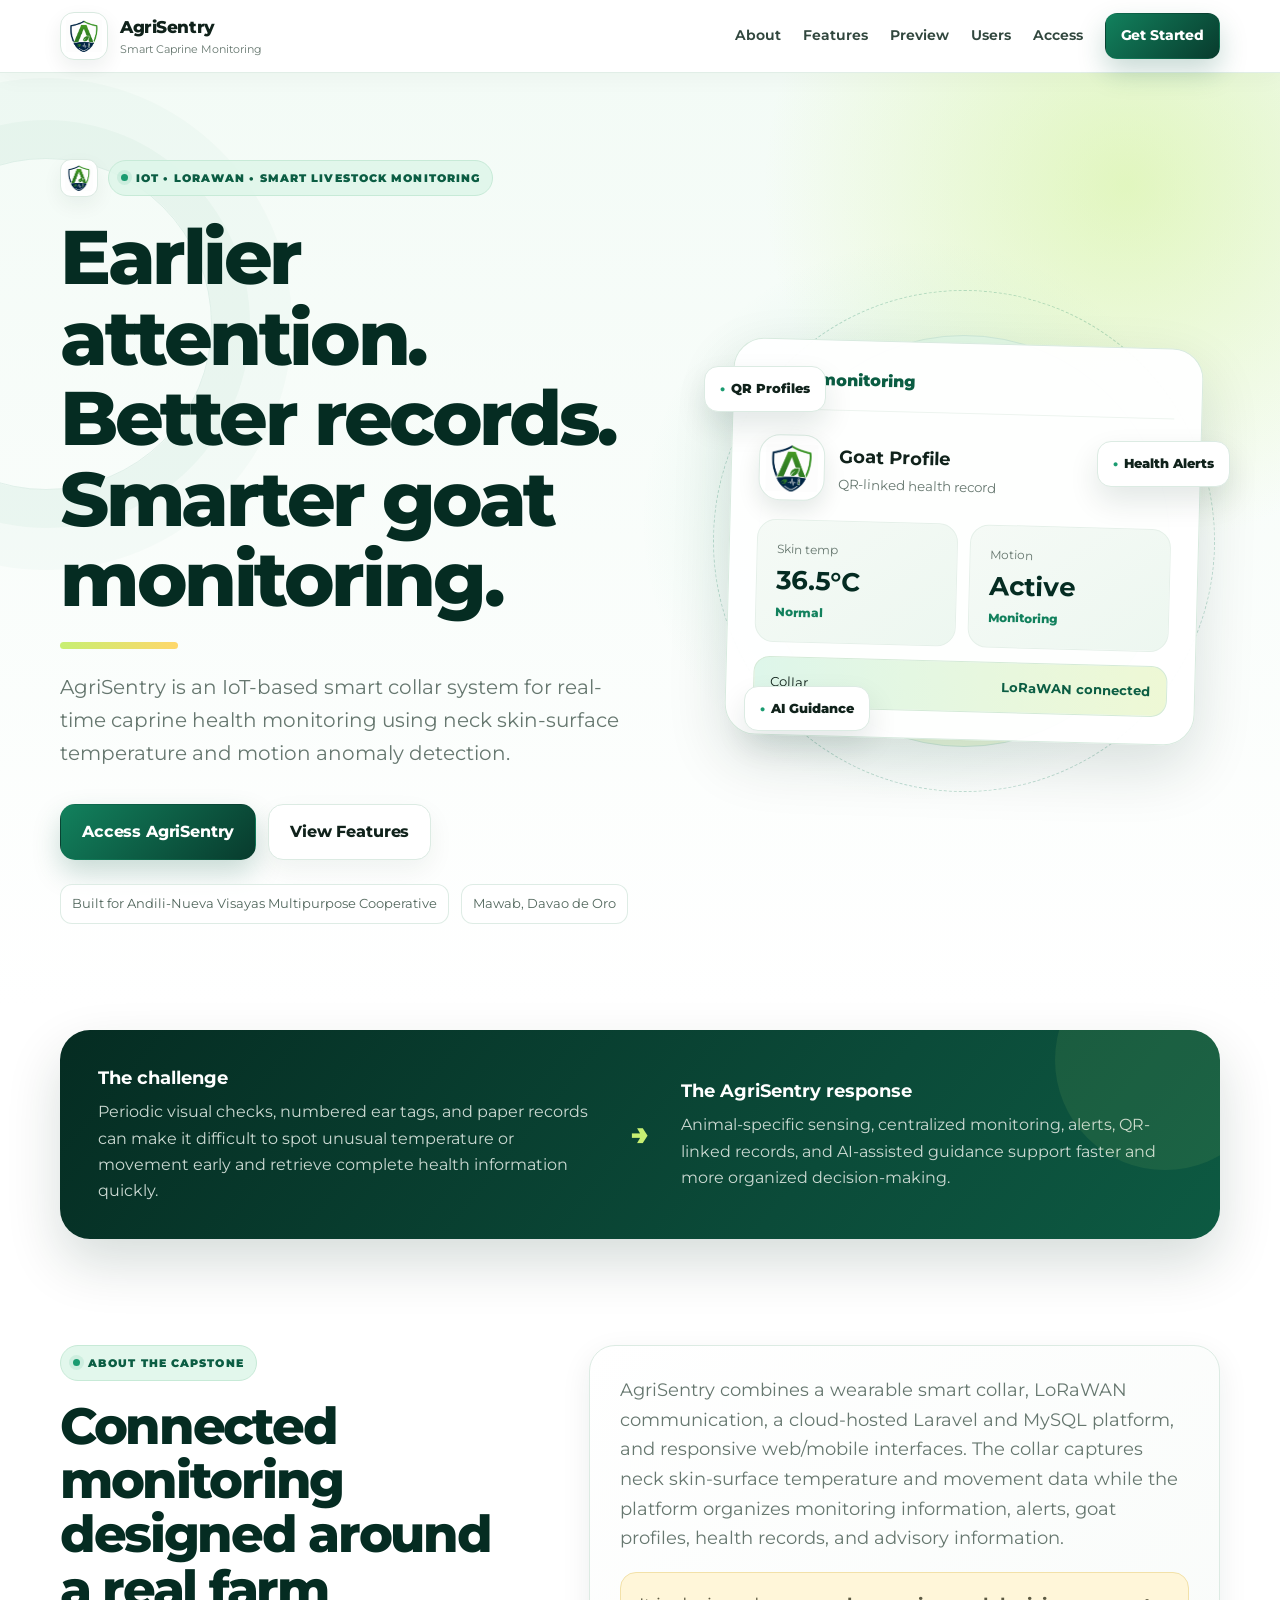
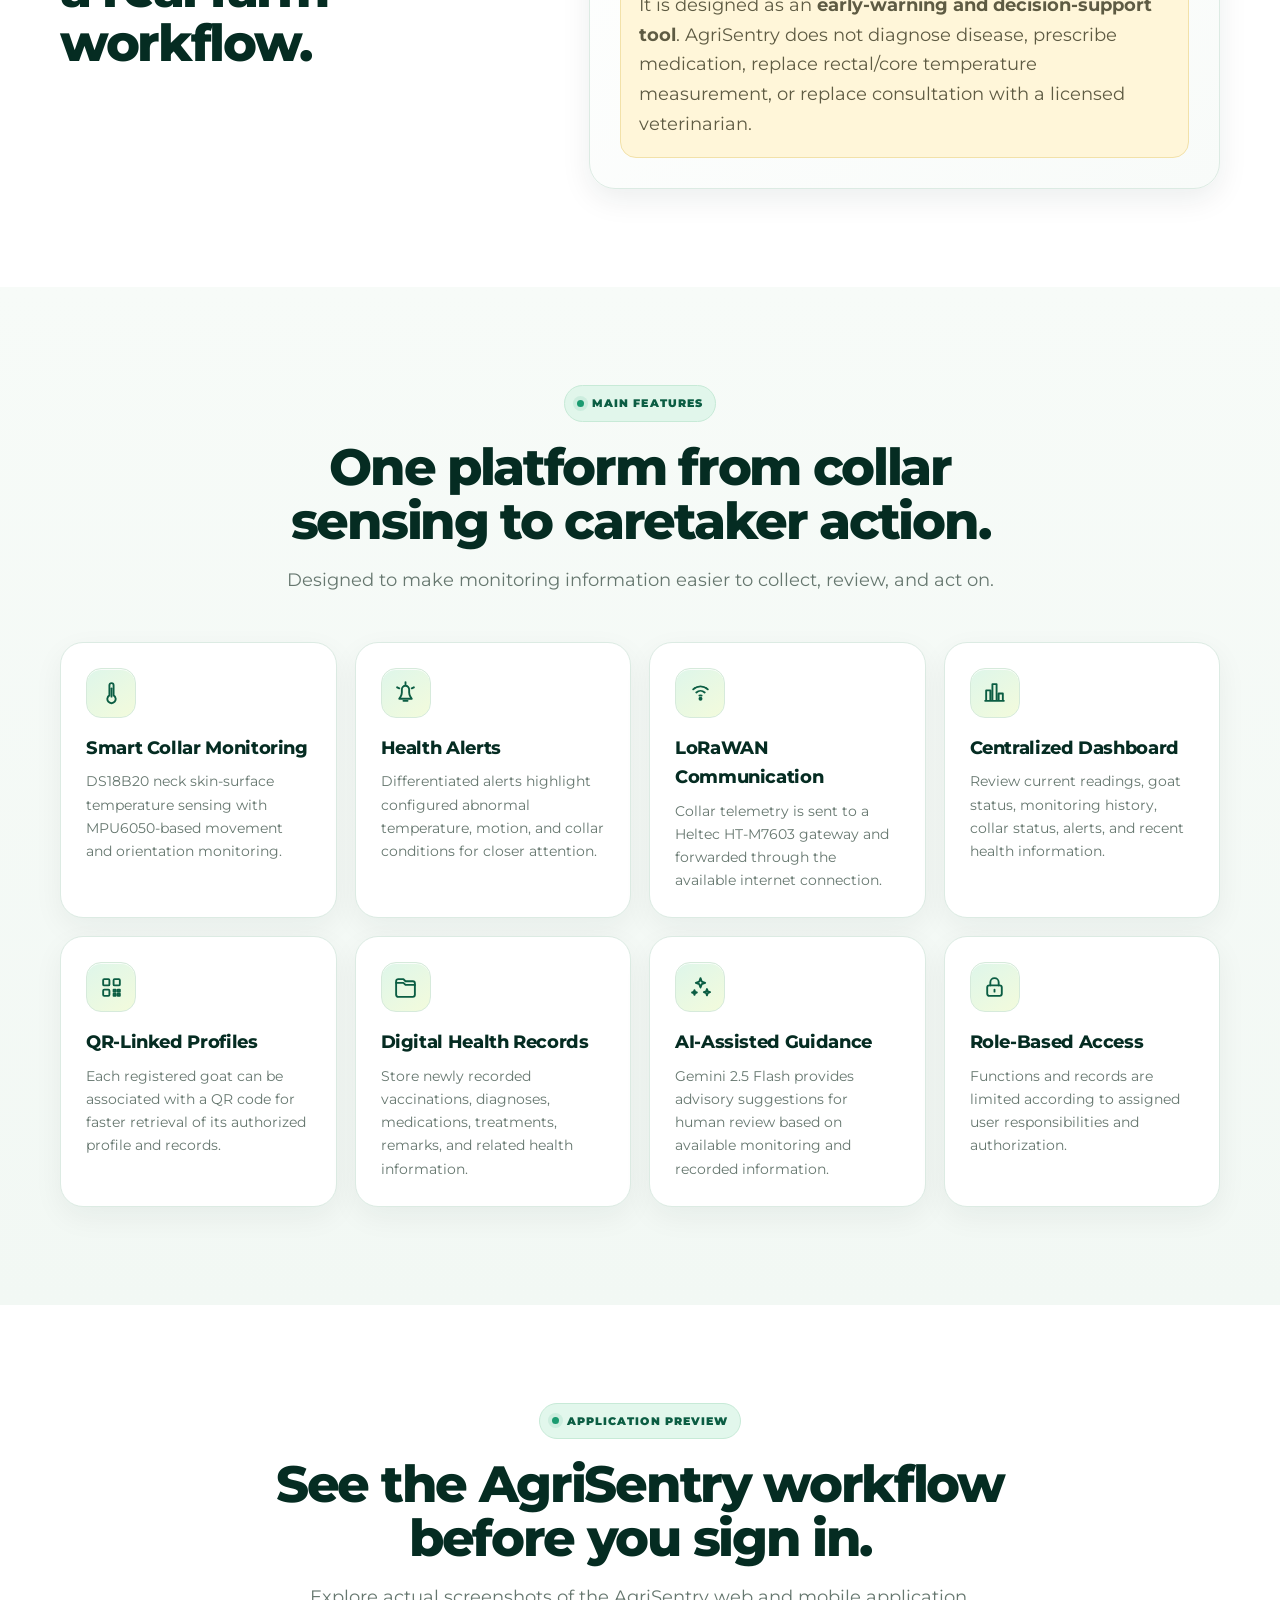
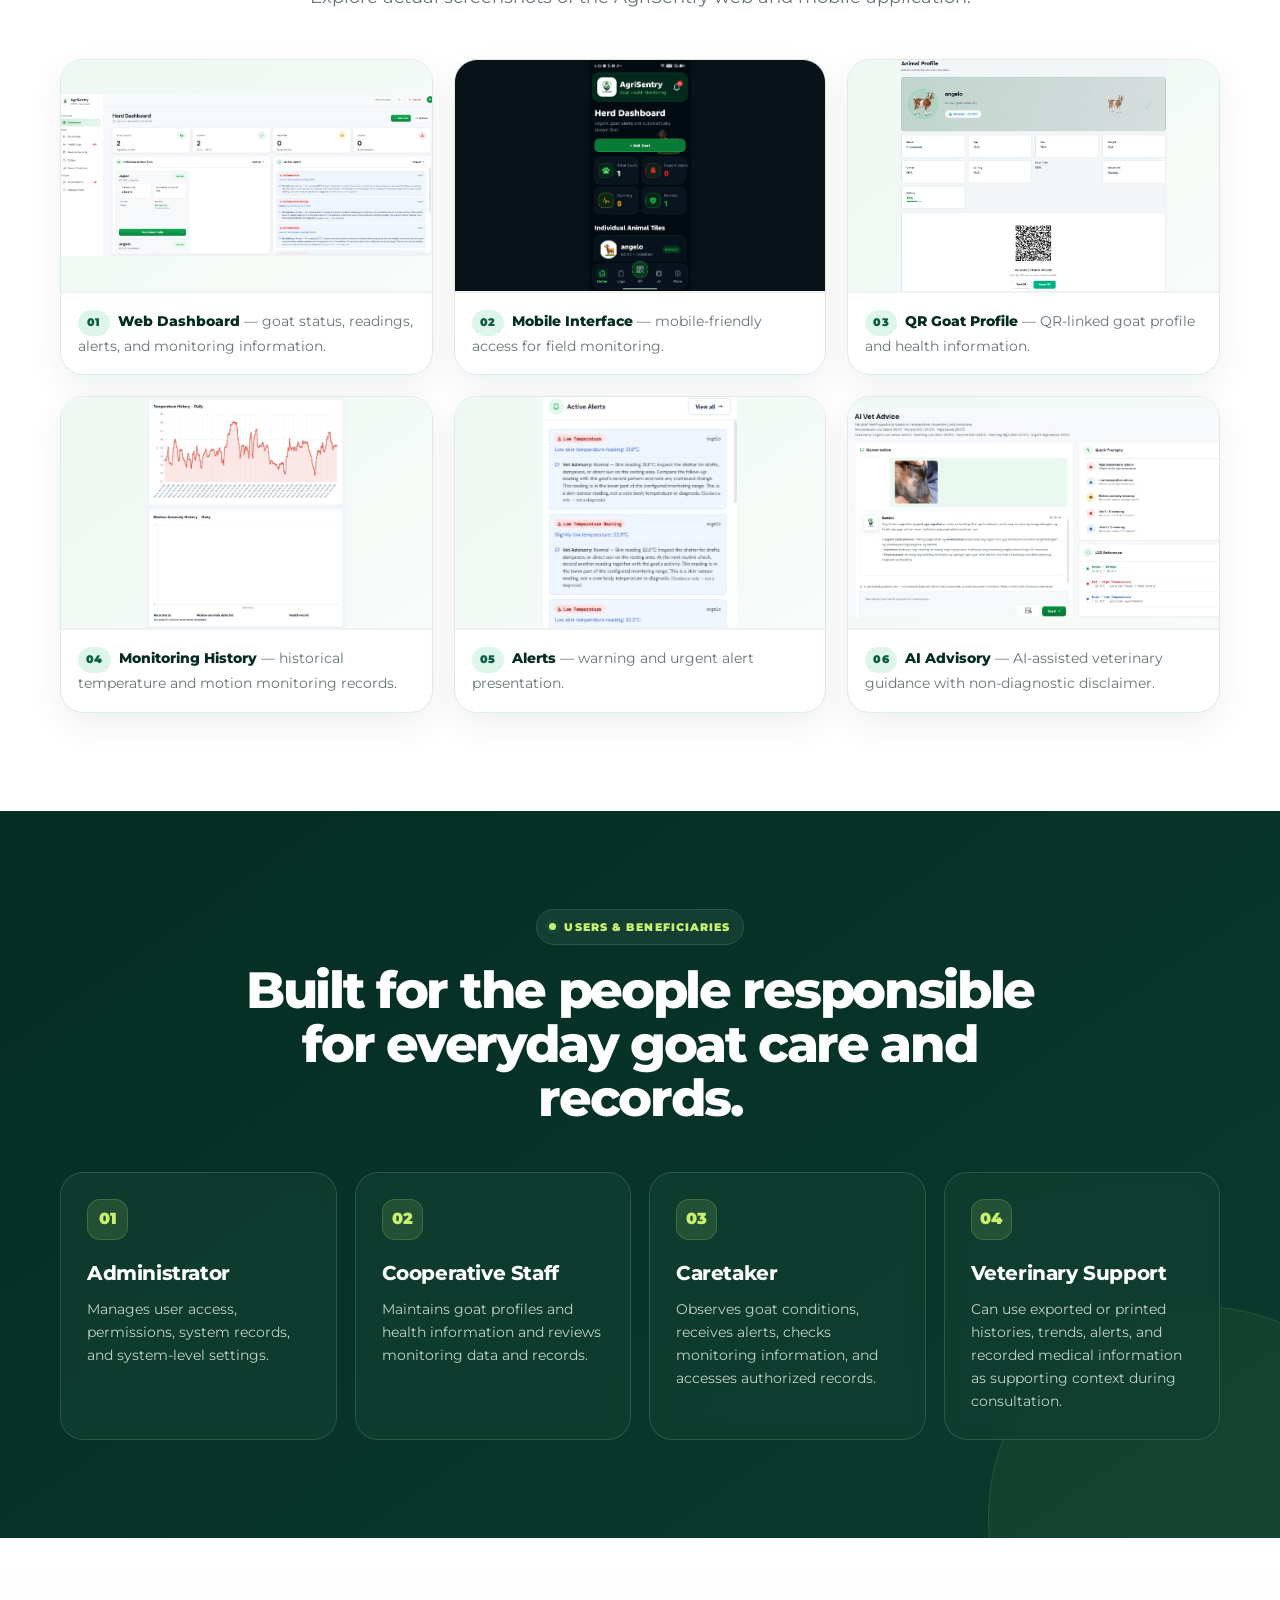
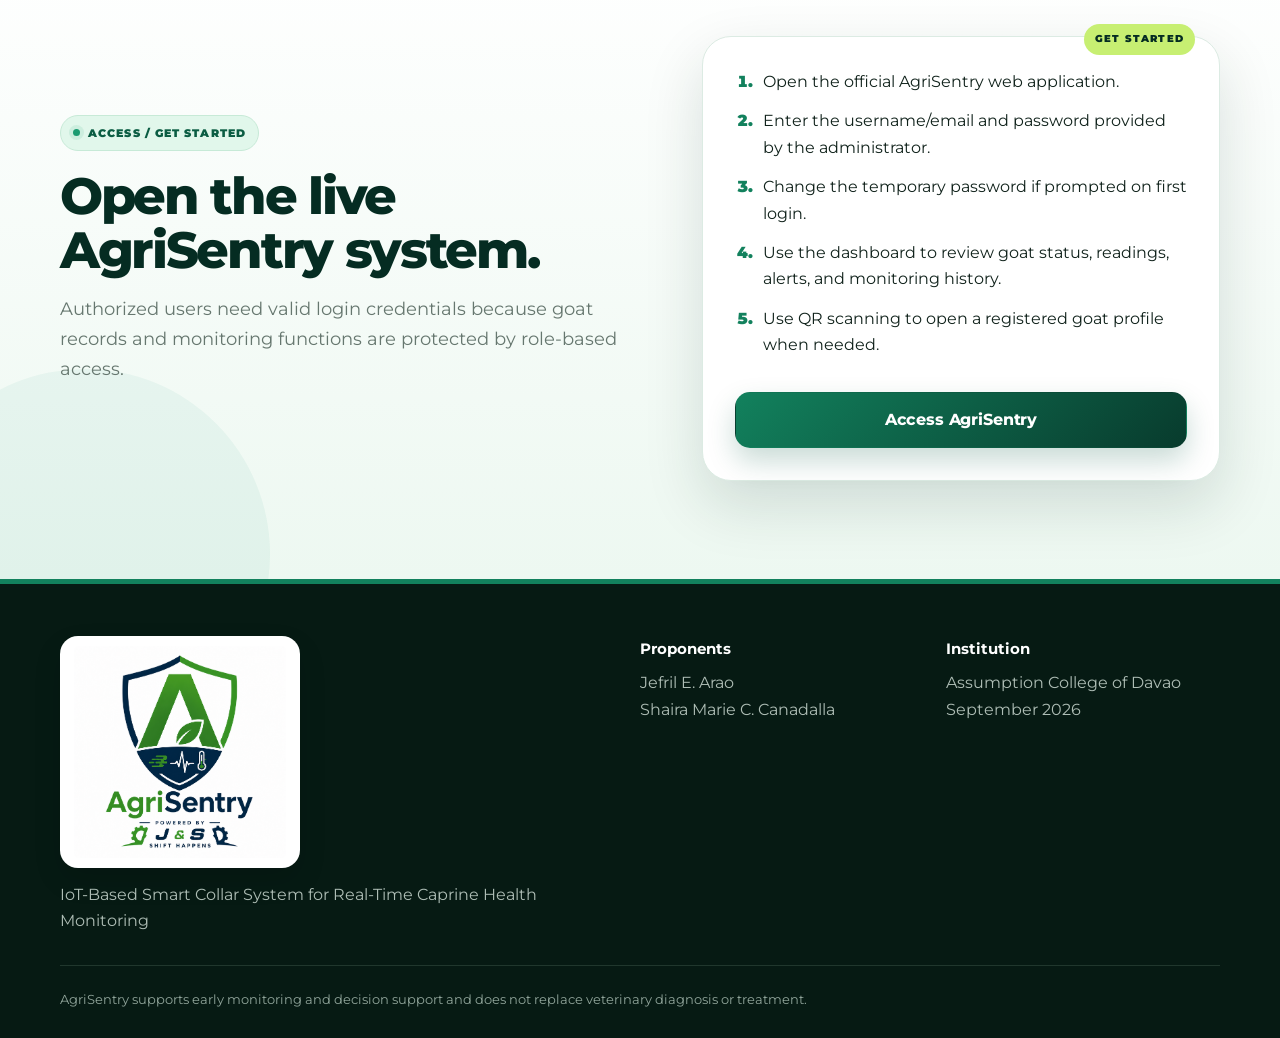
==== commit 8515152b: "Add files via upload" ====
--- a/index.html
+++ b/index.html
@@ -30,7 +30,6 @@
         <a href="#preview">Preview</a>
         <a href="#users">Users</a>
         <a href="#access">Access</a>
-        <a href="#feedback">Feedback</a>
         <a class="btn btn-small btn-primary" href="#access">Get Started</a>
       </nav>
     </div>
@@ -47,7 +46,7 @@
           <h1>Earlier attention. Better records. Smarter goat monitoring.</h1>
           <p class="lead">AgriSentry is an IoT-based smart collar system for real-time caprine health monitoring using neck skin-surface temperature and motion anomaly detection.</p>
           <div class="hero-actions">
-            <a class="btn btn-primary" href="#access">Access AgriSentry</a>
+            <a class="btn btn-primary" href="https://pending-untaken-shampoo.ngrok-free.dev">Access AgriSentry</a>
             <a class="btn btn-secondary" href="#features">View Features</a>
           </div>
           <div class="hero-meta">
@@ -165,36 +164,8 @@
             <li>Use the dashboard to review goat status, readings, alerts, and monitoring history.</li>
             <li>Use QR scanning to open a registered goat profile when needed.</li>
           </ol>
-          <a class="btn btn-primary btn-block" href="https://YOUR-AGRISENTRY-APP-URL.example" target="_blank" rel="noopener">Access AgriSentry</a>
+          <a class="btn btn-primary btn-block" href="https://pending-untaken-shampoo.ngrok-free.dev">Access AgriSentry</a>
         </div>
-      </div>
-    </section>
-    <section class="section section-soft" id="feedback">
-      <div class="container feedback-grid">
-        <div class="section-heading reveal">
-          <span class="eyebrow">Feedback</span>
-          <h2>Tell the developers what you think.</h2>
-          <p>Share a suggestion, report a problem, or tell us about your experience with AgriSentry. Your message goes privately to the development team and is not posted on this website.</p>
-        </div>
-        <form class="feedback-form reveal" id="feedback-form" name="agrisentry-feedback" method="POST" action="#feedback">
-          <p class="honeypot"><label>Leave this empty: <input name="bot-field" tabindex="-1" autocomplete="off" /></label></p>
-          <label for="feedback-name">Name <span>(optional)</span></label>
-          <input id="feedback-name" name="name" type="text" maxlength="100" autocomplete="name" />
-          <label for="feedback-email">Email <span>(optional, for a reply)</span></label>
-          <input id="feedback-email" name="email" type="email" maxlength="254" autocomplete="email" />
-          <label for="feedback-type">Type of feedback</label>
-          <select id="feedback-type" name="type" required>
-            <option value="" disabled selected>Select a type</option>
-            <option value="suggestion">Suggestion</option>
-            <option value="issue">Problem report</option>
-            <option value="other">Other feedback</option>
-          </select>
-          <label for="feedback-message">Your feedback</label>
-          <textarea id="feedback-message" name="message" rows="6" minlength="10" maxlength="2000" required placeholder="Write at least 10 characters"></textarea>
-          <p class="feedback-note">Please do not include passwords or sensitive personal information.</p>
-          <p class="feedback-status" id="feedback-status" role="status" aria-live="polite"></p>
-          <button class="btn btn-primary" type="submit" disabled>Send feedback</button>
-        </form>
       </div>
     </section>
   </main>
--- a/styles.css
+++ b/styles.css
@@ -172,18 +172,3 @@
 .preview-card figcaption{display:block;line-height:1.55}
 .preview-card figcaption strong{color:var(--green-950);font-weight:800}
 .preview-number{display:inline-flex;align-items:center;justify-content:center;min-width:32px;height:26px;margin-right:8px;padding:0 8px;border-radius:999px;background:var(--green-100);color:var(--green-800);font-size:11px;font-weight:900;letter-spacing:.04em}
-
-.feedback-grid{display:grid;grid-template-columns:1fr 1fr;gap:66px;align-items:start}
-.feedback-form{display:flex;flex-direction:column;gap:10px;background:#fff;border:1px solid var(--line);border-radius:24px;padding:32px;box-shadow:var(--shadow-sm)}
-.feedback-form label{font-weight:750;color:var(--green-950);font-size:14px}
-.feedback-form label span{font-weight:500;color:var(--muted)}
-.feedback-form input,.feedback-form select,.feedback-form textarea{width:100%;padding:12px 14px;border:1px solid #cbded2;border-radius:11px;background:#fff;color:var(--green-950)}
-.feedback-form textarea{resize:vertical}
-.feedback-form :is(input,select,textarea):focus-visible{outline:3px solid #b6e6ca;outline-offset:2px}
-.feedback-form .btn{align-self:flex-start;cursor:pointer;border:0}
-.feedback-note{font-size:12px;color:var(--muted);margin:0 0 5px}
-.feedback-status{font-size:13px;color:var(--muted);margin:0}
-.feedback-form .btn:disabled{opacity:.55;cursor:not-allowed}
-.honeypot{position:absolute;left:-9999px;width:1px;height:1px;overflow:hidden}
-@media(max-width:980px){.feedback-grid{grid-template-columns:1fr;gap:26px}}
-@media(max-width:640px){.feedback-form{padding:24px}}
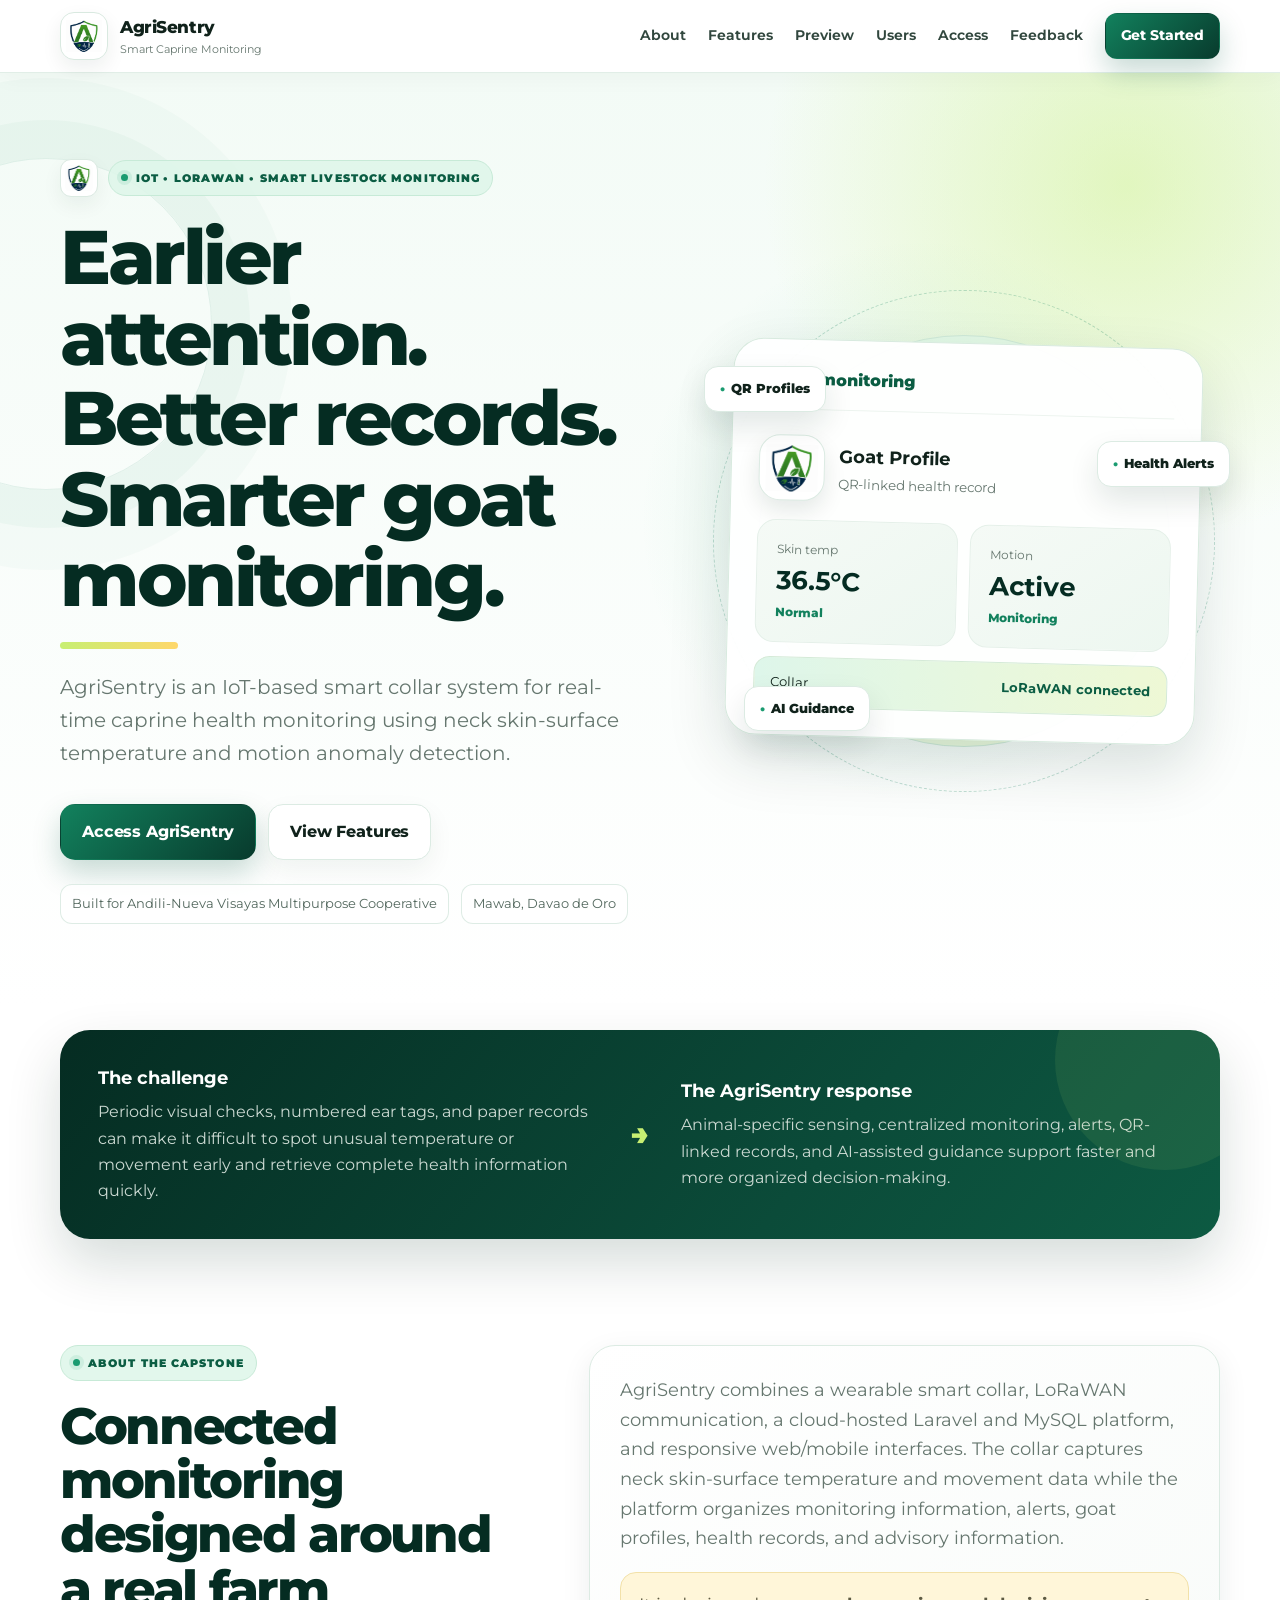
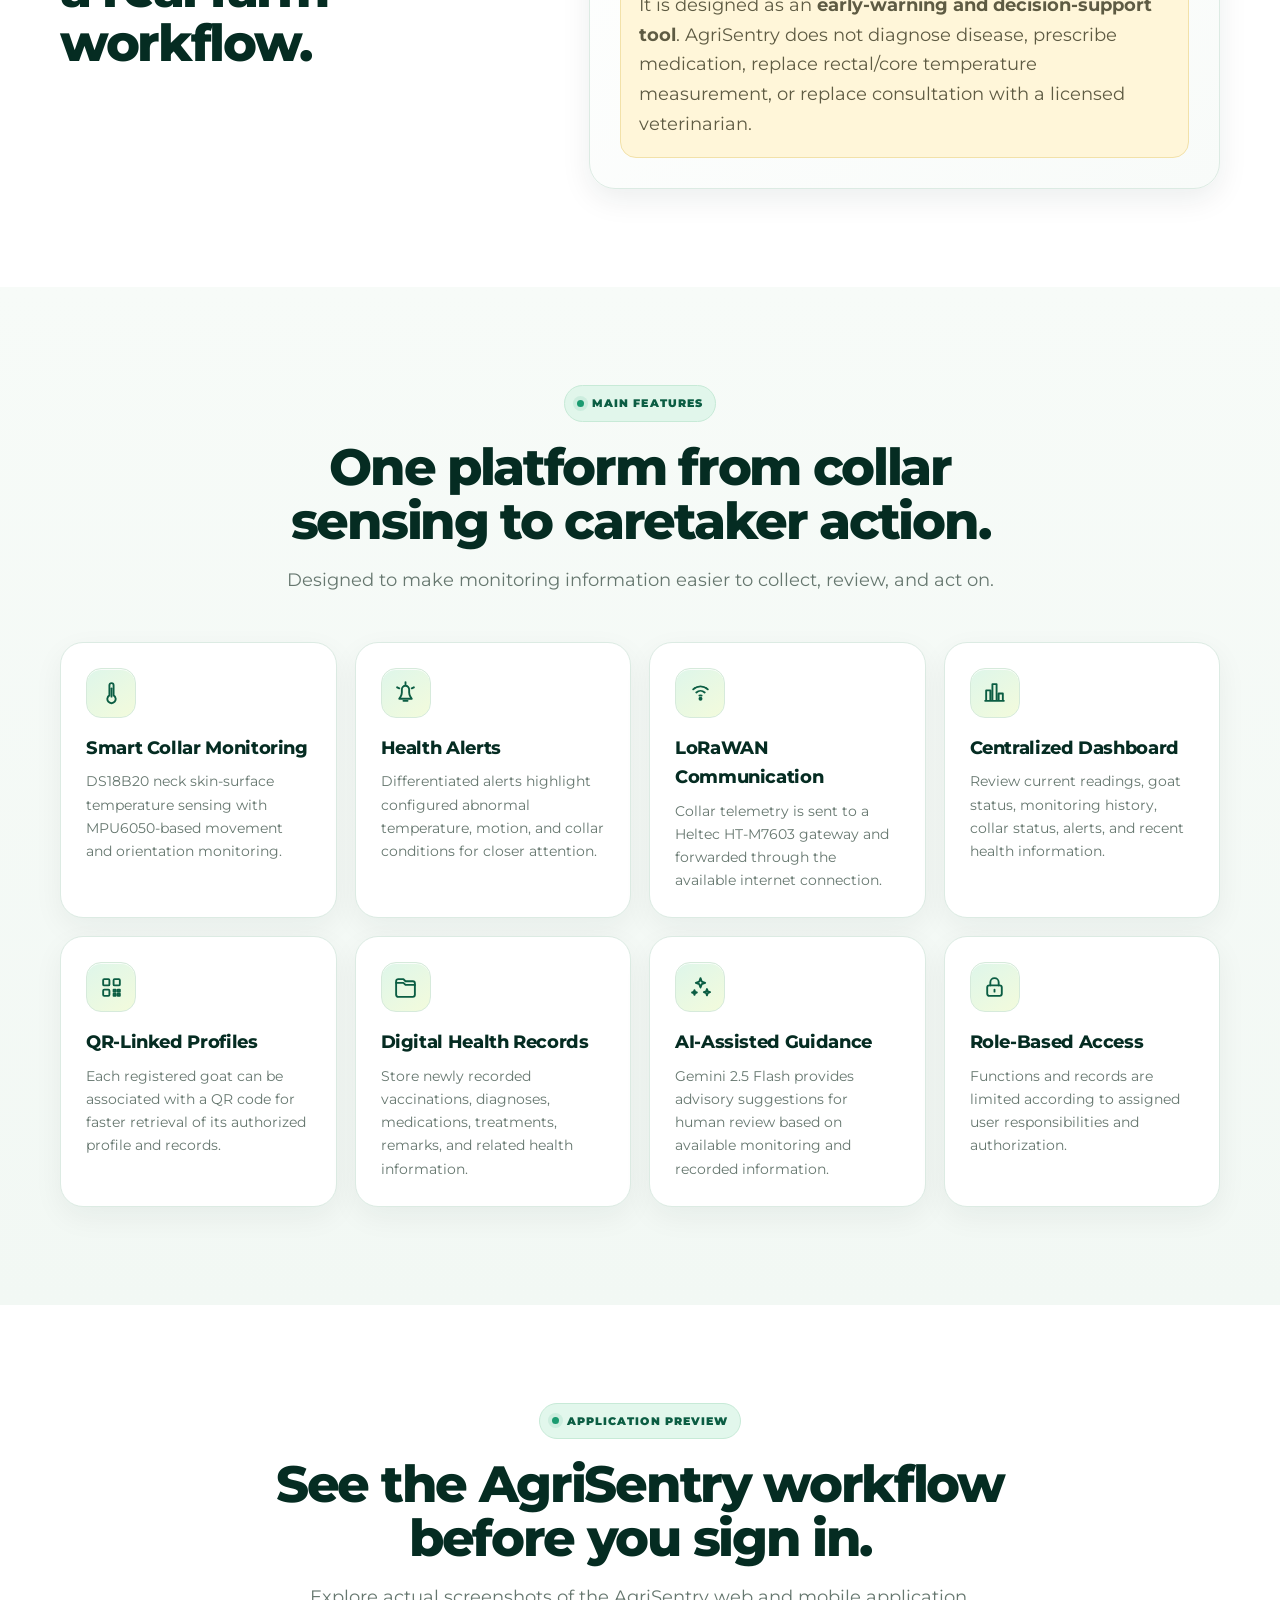
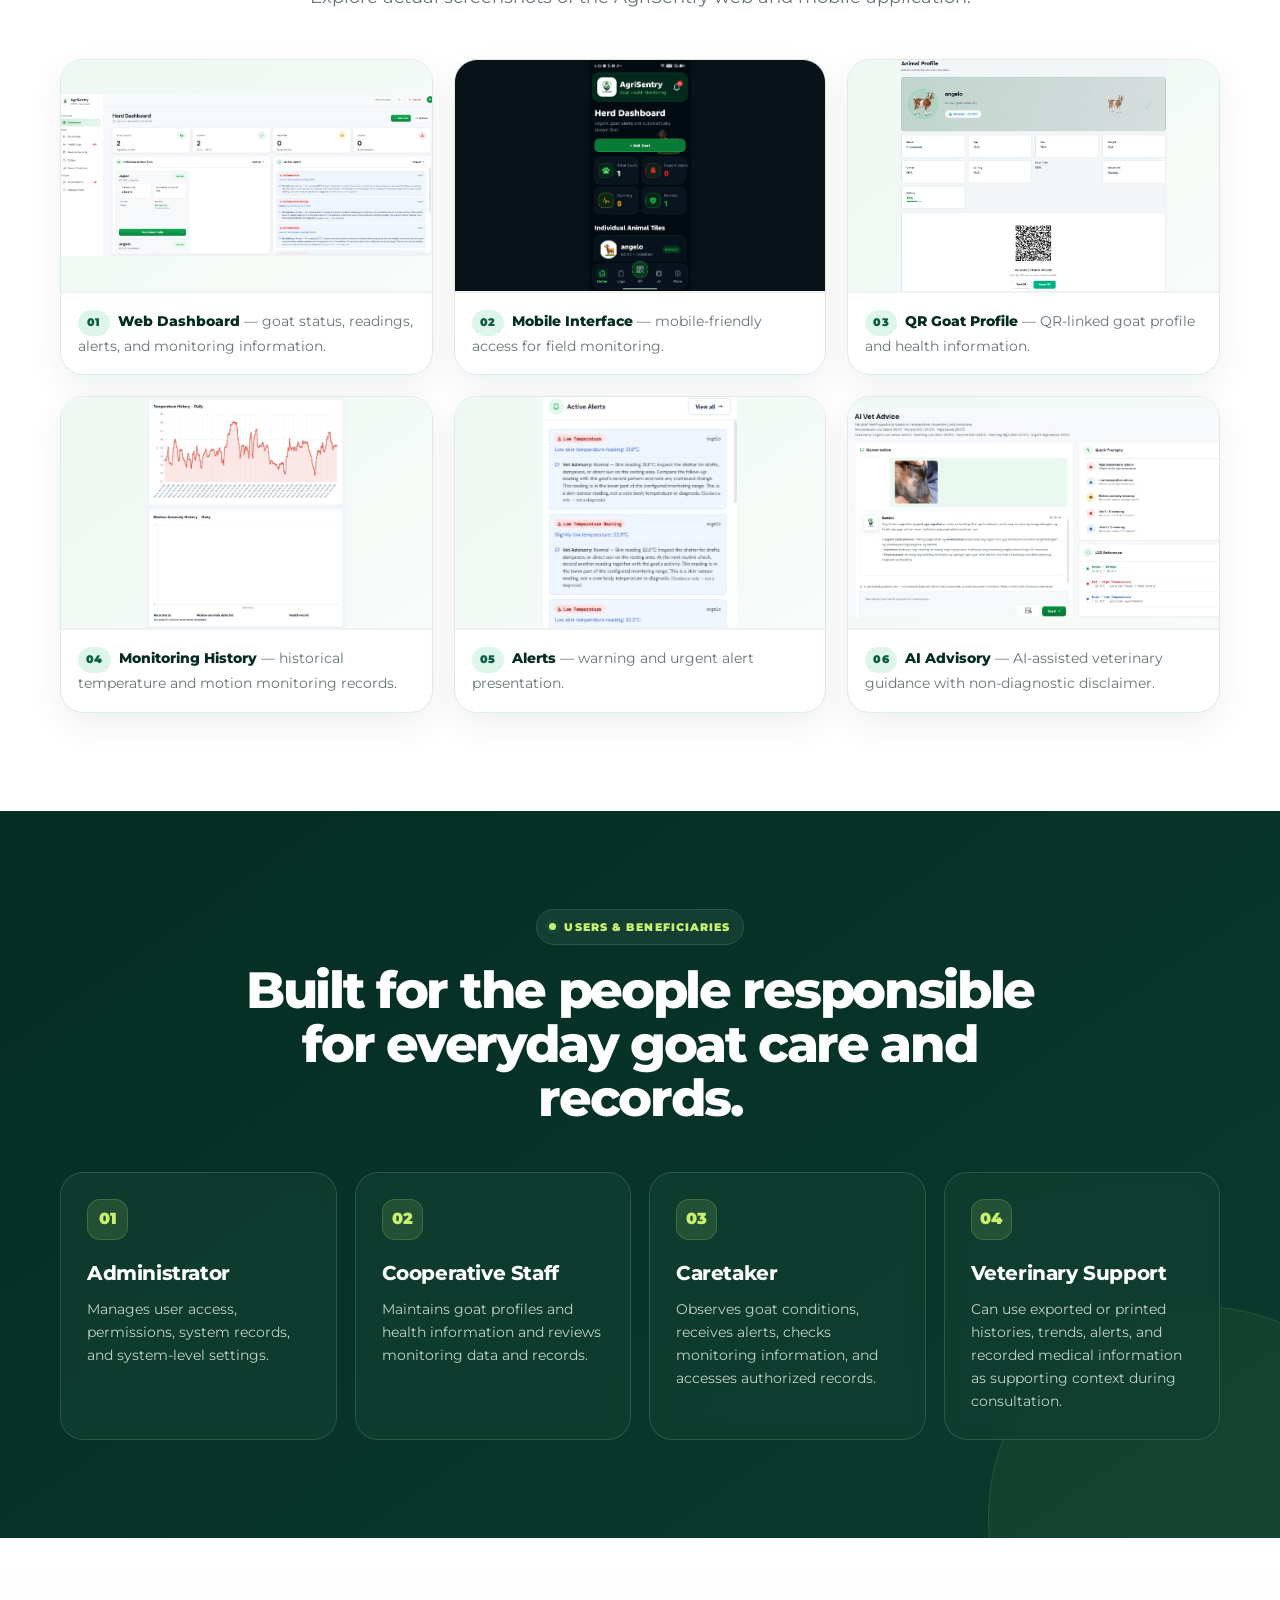
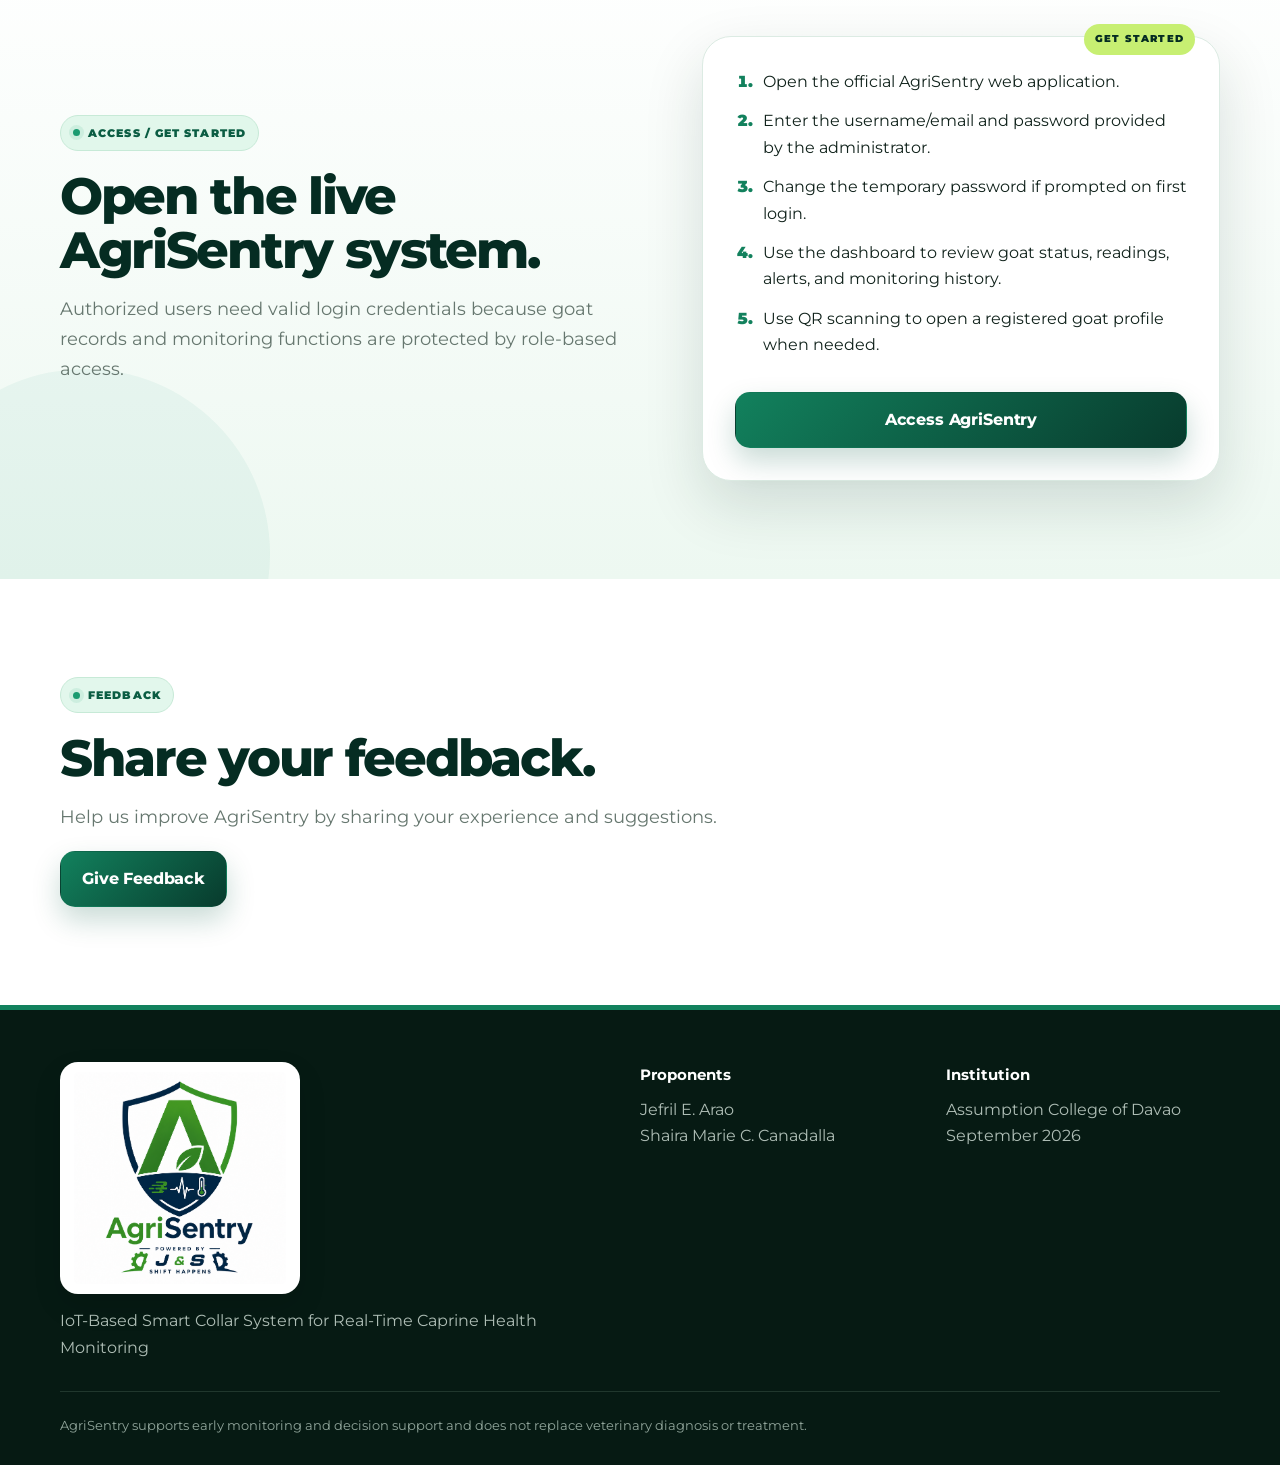
==== commit 75739c65: "Add files via upload" ====
--- a/index.html
+++ b/index.html
@@ -30,6 +30,7 @@
         <a href="#preview">Preview</a>
         <a href="#users">Users</a>
         <a href="#access">Access</a>
+        <a href="#feedback">Feedback</a>
         <a class="btn btn-small btn-primary" href="#access">Get Started</a>
       </nav>
     </div>
@@ -168,6 +169,16 @@
         </div>
       </div>
     </section>
+    <section class="section" id="feedback">
+      <div class="container">
+        <div class="section-heading reveal">
+          <span class="eyebrow">Feedback</span>
+          <h2>Share your feedback.</h2>
+          <p>Help us improve AgriSentry by sharing your experience and suggestions.</p>
+          <a class="btn btn-primary" href="https://docs.google.com/forms/d/e/1FAIpQLSeca8AOGrO79UB3fHJT5fn2O939E4zaV58vu8Ho_uLyG8u1Ag/viewform" target="_blank" rel="noopener noreferrer">Give Feedback</a>
+        </div>
+      </div>
+    </section>
   </main>
 
   <footer class="footer">
